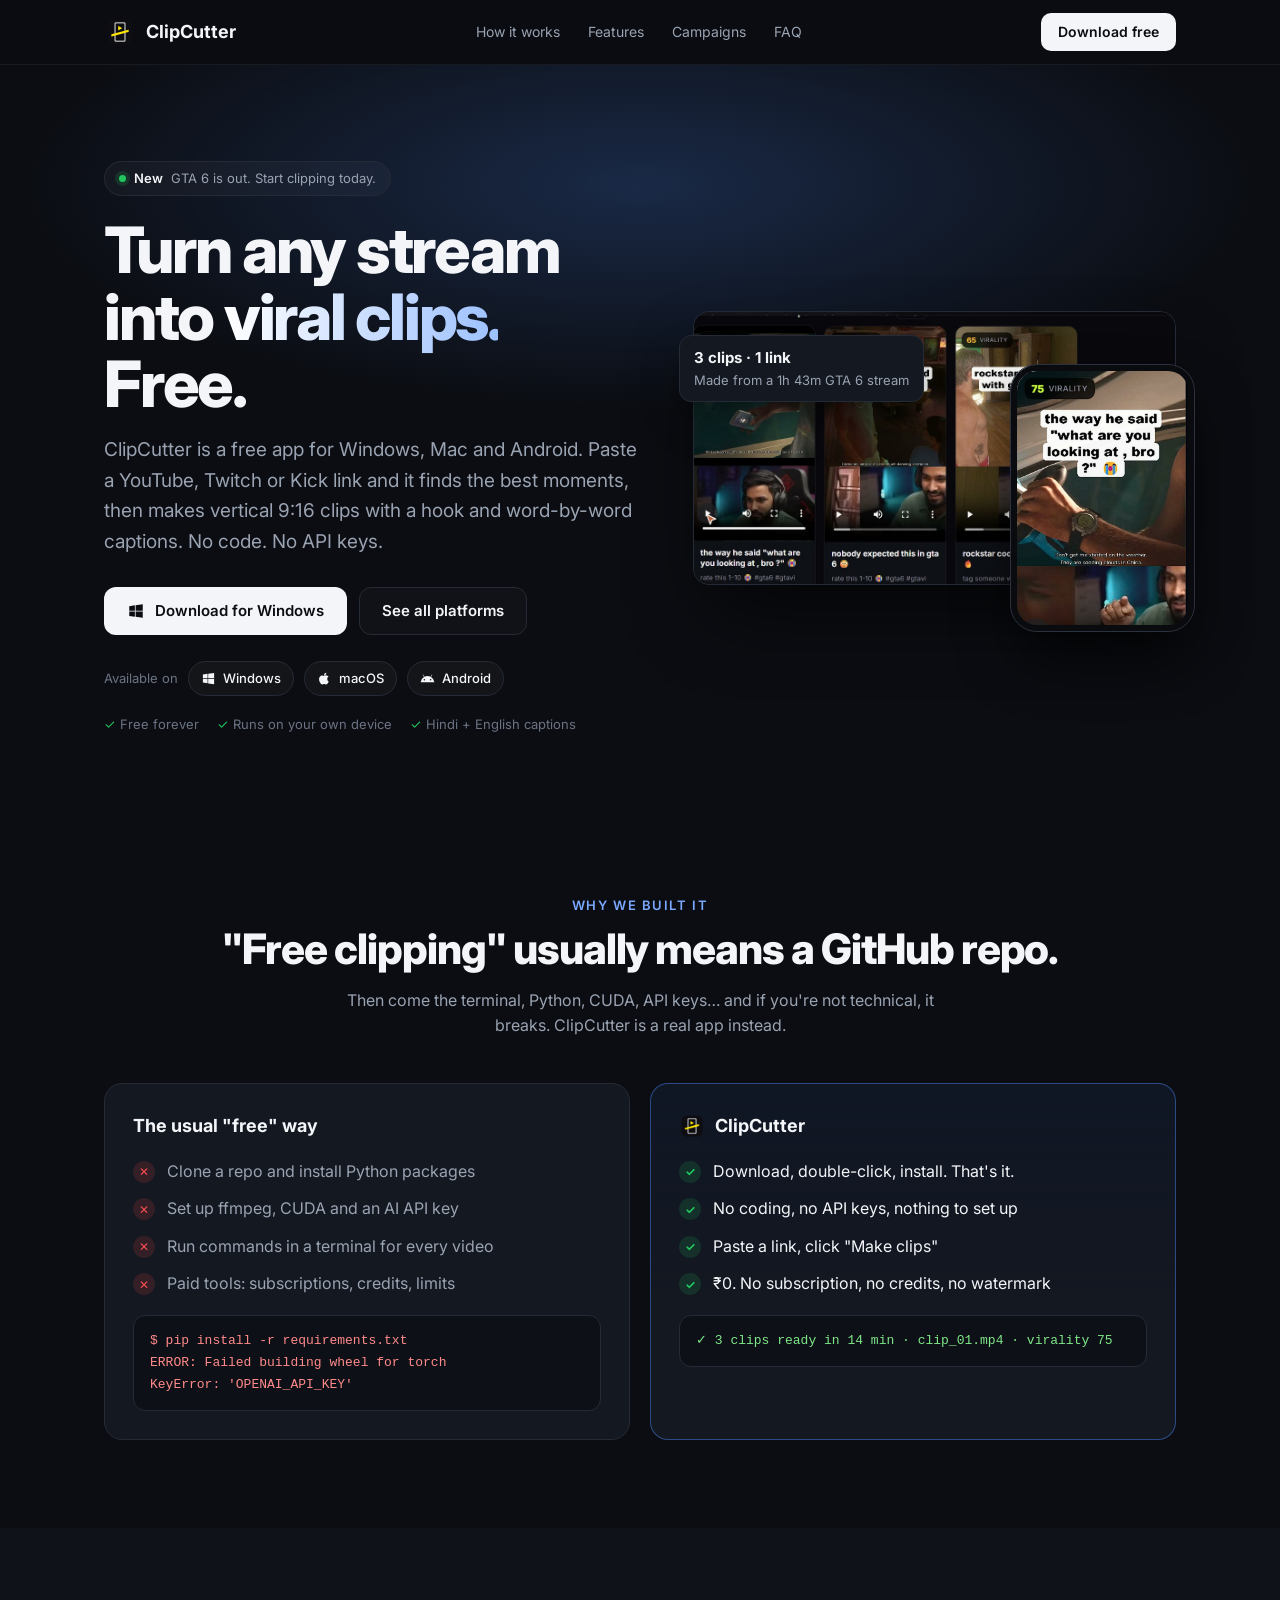
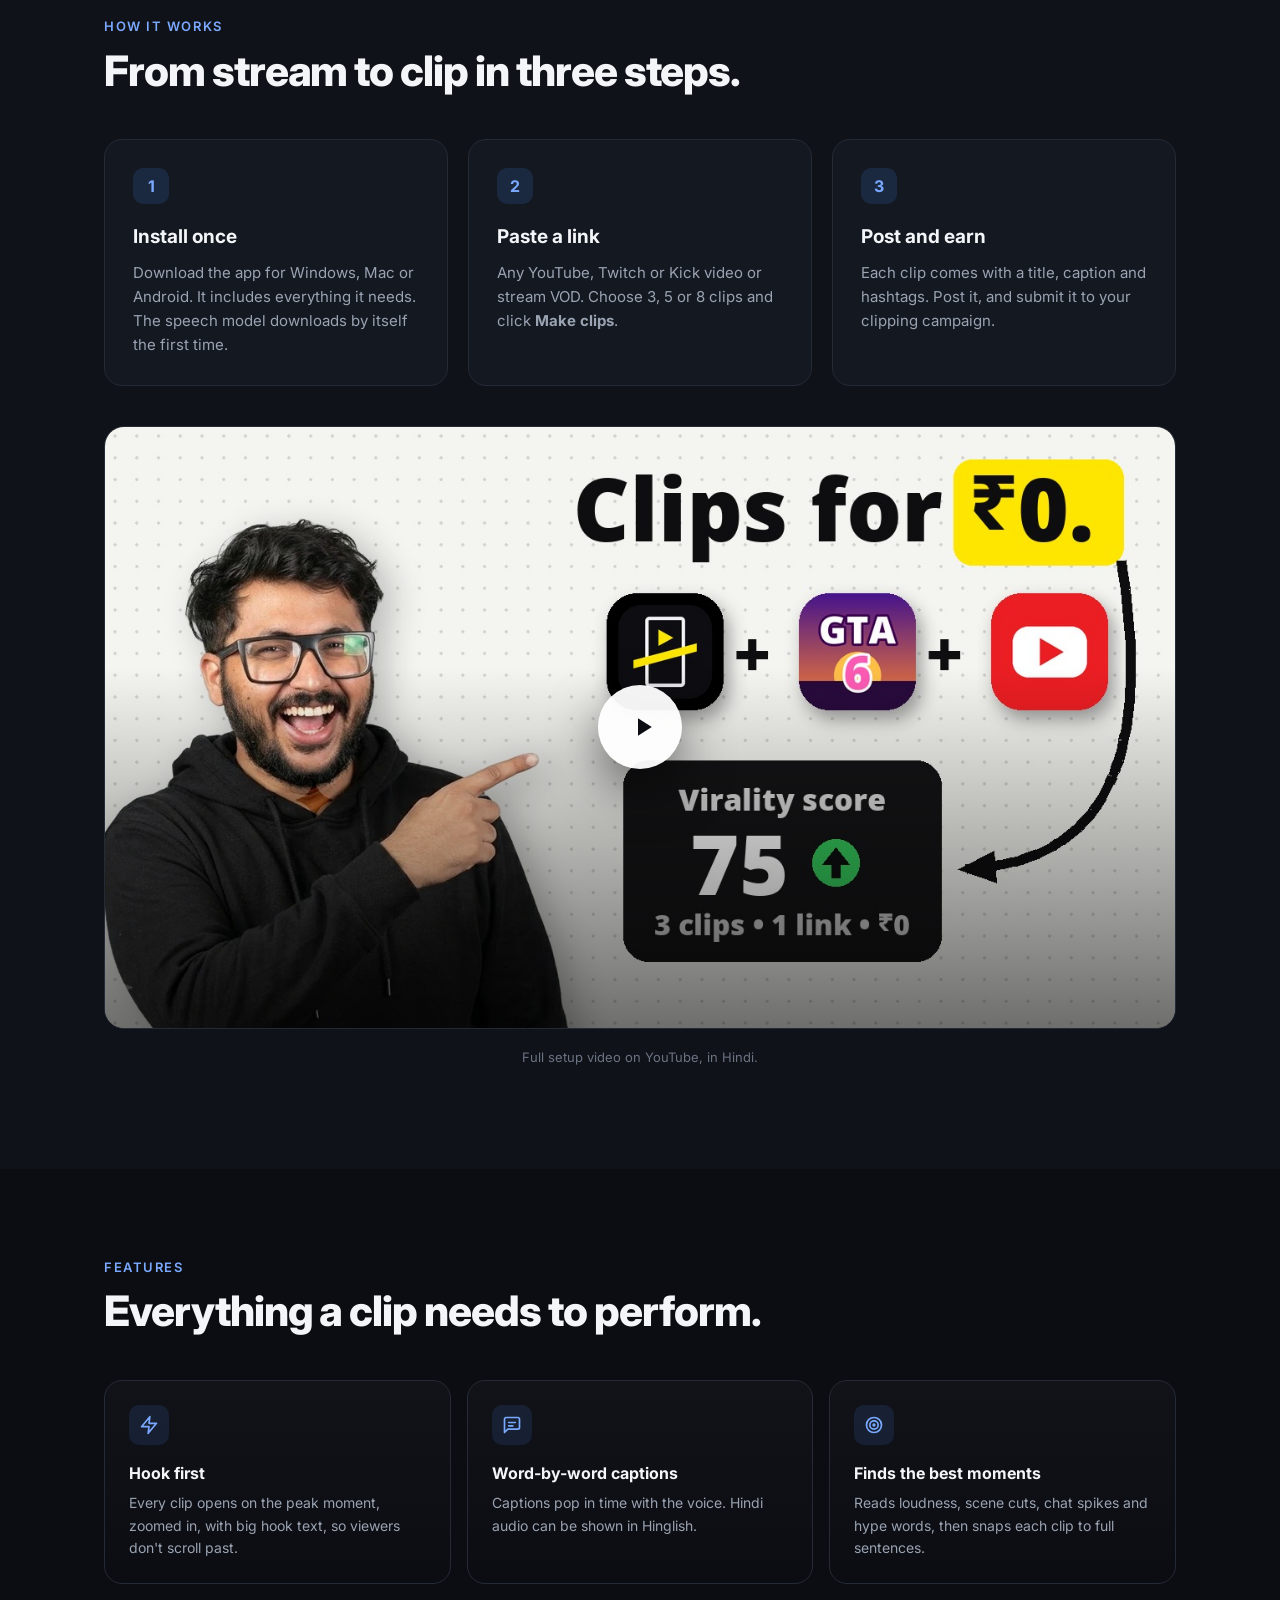
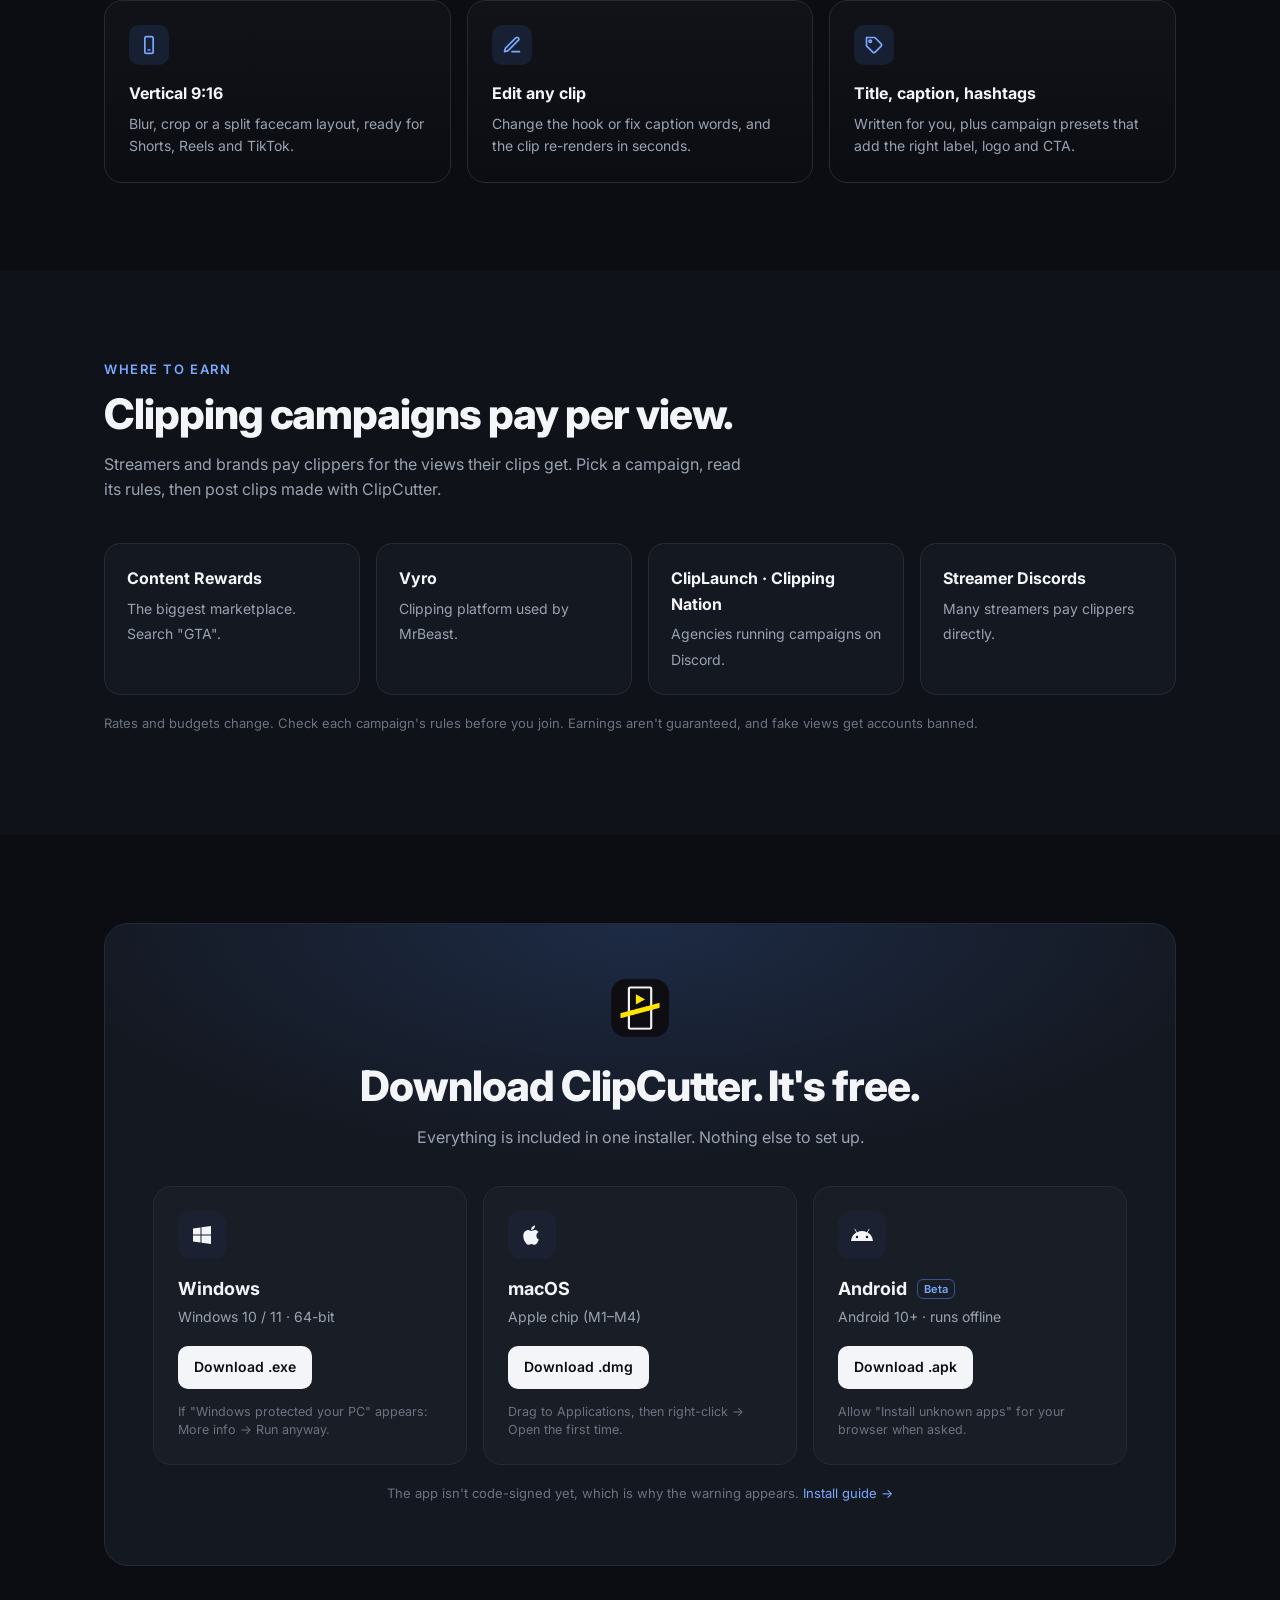
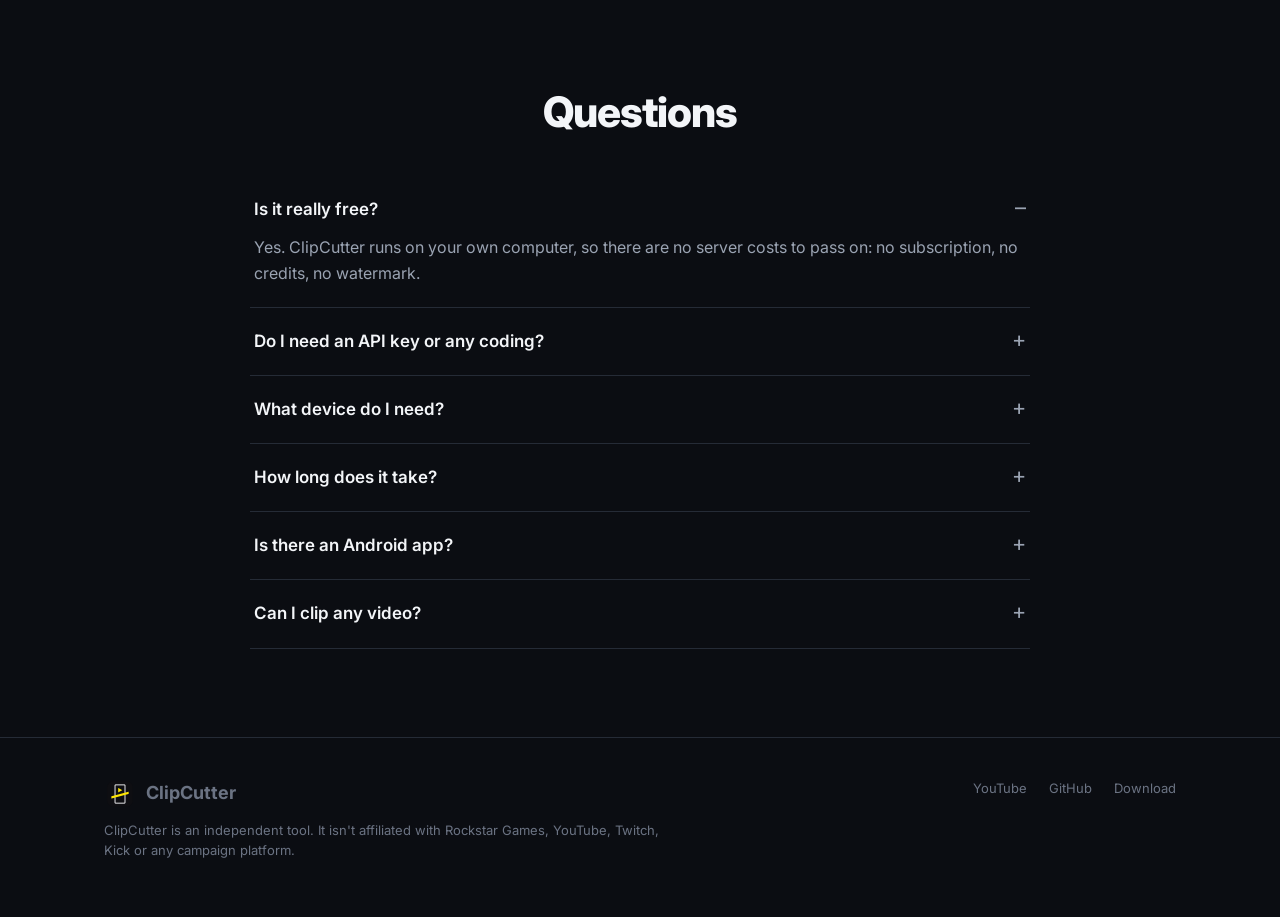
==== web/index.html @ a18f4a1c "Website for clipcutter.in: landing page (Windows, Mac, Android downloads) Co-Authored-By: Claude Opu" ====
<!doctype html>
<html lang="en">
<head>
<meta charset="utf-8">
<meta name="viewport" content="width=device-width, initial-scale=1">
<title>ClipCutter: free AI clipping app for GTA 6 streams</title>
<meta name="description" content="ClipCutter is a free app for Windows, Mac and Android that turns any stream or long video into vertical 9:16 clips with a hook and word-by-word captions. No code, no API keys. Windows and Mac.">
<link rel="canonical" href="https://clipcutter.in/">
<meta property="og:title" content="ClipCutter: free AI clipping app">
<meta property="og:description" content="Paste a stream link, get vertical clips with a hook and captions. Free desktop app for Windows and Mac. No code, no API keys.">
<meta property="og:image" content="https://clipcutter.in/img/video-thumb.jpg">
<meta property="og:url" content="https://clipcutter.in/">
<meta property="og:type" content="website">
<meta name="twitter:card" content="summary_large_image">
<meta name="theme-color" content="#0b0d12">
<link rel="icon" type="image/png" href="img/favicon.png">
<link rel="apple-touch-icon" href="img/apple-touch-icon.png">
<link rel="preconnect" href="https://fonts.googleapis.com">
<link rel="preconnect" href="https://fonts.gstatic.com" crossorigin>
<link href="https://fonts.googleapis.com/css2?family=Inter:wght@400;500;600;700;800&display=swap" rel="stylesheet">
<script type="application/ld+json">
{"@context":"https://schema.org","@type":"SoftwareApplication","name":"ClipCutter","operatingSystem":"Windows 10, Windows 11, macOS (Apple Silicon), Android 10+","applicationCategory":"MultimediaApplication","offers":{"@type":"Offer","price":"0","priceCurrency":"INR"},"url":"https://clipcutter.in/","downloadUrl":"https://github.com/pandeymynk/clipcutter/releases/latest"}
</script>
<style>
:root{
  --bg:#0b0d12; --bg2:#0f1218; --card:#141821; --line:#252b36; --text:#f3f5f8; --sub:#9aa3b2; --dim:#6b7383;
  --acc:#4c8dff; --acc2:#7aa9ff; --ok:#22c55e; --bad:#ff4d4f; --brand:#e6ff3d;
  --r:18px; --max:1120px;
}
*{box-sizing:border-box}
html{scroll-behavior:smooth}
body{margin:0;background:var(--bg);color:var(--text);font:16px/1.6 Inter,system-ui,-apple-system,Segoe UI,Roboto,sans-serif;-webkit-font-smoothing:antialiased}
a{color:inherit;text-decoration:none}
img{max-width:100%;display:block}
.wrap{max-width:var(--max);margin:0 auto;padding:0 24px}
/* nav */
.nav{position:sticky;top:0;z-index:20;background:rgba(11,13,18,.78);backdrop-filter:blur(14px);border-bottom:1px solid rgba(255,255,255,.06)}
.nav .wrap{display:flex;align-items:center;justify-content:space-between;height:64px}
.logo{display:flex;align-items:center;gap:10px;font-weight:700;font-size:18px}
.logo img{width:32px;height:32px;border-radius:8px}
.nav nav{display:flex;gap:28px;font-size:14px;color:var(--sub)}
.nav nav a:hover{color:var(--text)}
.btn{display:inline-flex;align-items:center;justify-content:center;gap:10px;height:48px;padding:0 22px;border-radius:12px;font-weight:600;font-size:15px;border:1px solid transparent;transition:.15s}
.btn.sm{height:38px;padding:0 16px;font-size:14px;border-radius:10px}
.btn.primary{background:var(--text);color:#0b0d12}
.btn.primary:hover{background:#fff;transform:translateY(-1px)}
.btn.ghost{border-color:var(--line);color:var(--text);background:rgba(255,255,255,.02)}
.btn.ghost:hover{border-color:#3a4252;background:rgba(255,255,255,.05)}
.btn svg{width:18px;height:18px}
/* hero */
.hero{position:relative;padding:96px 0 72px;overflow:hidden}
.hero:before{content:"";position:absolute;inset:-200px -20% auto;height:640px;background:radial-gradient(closest-side,rgba(76,141,255,.22),transparent 70%);pointer-events:none}
.hero .wrap{position:relative;display:grid;grid-template-columns:1.05fr .95fr;gap:56px;align-items:center}
.pill{display:inline-flex;align-items:center;gap:8px;padding:6px 14px;border:1px solid var(--line);border-radius:999px;font-size:13px;color:var(--sub);background:rgba(255,255,255,.03)}
.pill b{color:var(--text);font-weight:600}
.dot{width:7px;height:7px;border-radius:50%;background:var(--ok);box-shadow:0 0 0 4px rgba(34,197,94,.15)}
h1{font-size:clamp(38px,5.6vw,64px);line-height:1.05;letter-spacing:-.035em;margin:20px 0 18px;font-weight:800}
h1 .grad{background:linear-gradient(90deg,#fff,#9cc0ff);-webkit-background-clip:text;background-clip:text;color:transparent}
.lead{font-size:clamp(17px,1.6vw,19px);color:var(--sub);max-width:540px;margin:0 0 30px}
.ctas{display:flex;flex-wrap:wrap;gap:12px}
.meta{margin-top:18px;font-size:13px;color:var(--dim);display:flex;flex-wrap:wrap;gap:6px 18px}
.meta span:before{content:"✓ ";color:var(--ok)}
.shot{position:relative}
.shot .app{border-radius:16px;border:1px solid var(--line);box-shadow:0 40px 80px -20px rgba(0,0,0,.7)}
.shot .phone{position:absolute;right:-18px;bottom:-46px;width:38%;border-radius:26px;border:6px solid #0a0b0e;outline:1px solid #2b313d;box-shadow:0 30px 60px -10px rgba(0,0,0,.8)}
.shot .tag{position:absolute;left:-14px;top:24px;background:var(--card);border:1px solid var(--line);border-radius:12px;padding:10px 14px;font-size:13px;color:var(--sub);box-shadow:0 20px 40px -10px rgba(0,0,0,.6)}
.shot .tag b{display:block;color:var(--text);font-size:15px}
/* sections */
section{padding:88px 0}
.eyebrow{font-size:13px;font-weight:600;letter-spacing:.12em;text-transform:uppercase;color:var(--acc2)}
h2{font-size:clamp(28px,3.4vw,42px);letter-spacing:-.025em;line-height:1.15;margin:10px 0 14px;font-weight:800}
.sub{color:var(--sub);max-width:640px;margin:0}
.center{text-align:center}.center .sub{margin:0 auto}
/* compare */
.compare{display:grid;grid-template-columns:1fr 1fr;gap:20px;margin-top:44px}
.col{min-width:0;background:var(--card);border:1px solid var(--line);border-radius:var(--r);padding:28px}
.col h3{margin:0 0 18px;font-size:18px;display:flex;align-items:center;gap:10px}
.col ul{list-style:none;margin:0;padding:0;display:grid;gap:12px;color:var(--sub)}
.col li{display:flex;gap:12px;align-items:flex-start}
.col li i{flex:none;width:22px;height:22px;border-radius:50%;display:grid;place-items:center;font-style:normal;font-size:12px;font-weight:700;margin-top:2px}
.col.bad li i{background:rgba(255,77,79,.14);color:var(--bad)}
.col.good{border-color:rgba(76,141,255,.45);background:linear-gradient(180deg,rgba(76,141,255,.08),var(--card) 60%)}
.col.good li{color:var(--text)}
.col.good li i{background:rgba(34,197,94,.15);color:var(--ok)}
.term{text-overflow:ellipsis;font:13px/1.7 ui-monospace,SFMono-Regular,Menlo,monospace;background:#0d1016;border:1px solid var(--line);border-radius:12px;padding:14px 16px;margin-top:18px;color:#ff8a8a;overflow:hidden;white-space:nowrap}
.term .ok{color:#7ee787}
/* steps */
.steps{display:grid;grid-template-columns:repeat(3,1fr);gap:20px;margin-top:44px}
.step{min-width:0;background:var(--card);border:1px solid var(--line);border-radius:var(--r);padding:28px;position:relative}
.step .n{width:36px;height:36px;border-radius:10px;background:rgba(76,141,255,.14);color:var(--acc2);display:grid;place-items:center;font-weight:700;margin-bottom:18px}
.step h3{margin:0 0 8px;font-size:19px}
.step p{margin:0;color:var(--sub);font-size:15px}
/* features */
.grid{display:grid;grid-template-columns:repeat(3,1fr);gap:16px;margin-top:44px}
.feat{min-width:0;border:1px solid var(--line);border-radius:var(--r);padding:24px;background:linear-gradient(180deg,rgba(255,255,255,.025),transparent)}
.feat .ic{width:40px;height:40px;border-radius:10px;background:rgba(76,141,255,.12);color:var(--acc2);display:grid;place-items:center;margin-bottom:16px}.feat .ic svg{width:20px;height:20px}
.feat h3{margin:0 0 6px;font-size:16px}
.feat p{margin:0;color:var(--sub);font-size:14px}
/* video */
.video{margin-top:40px;border-radius:20px;overflow:hidden;border:1px solid var(--line);aspect-ratio:16/9;background:#000;position:relative}
.video iframe,.video img{width:100%;height:100%;border:0;object-fit:cover}
.video .play{position:absolute;inset:0;display:grid;place-items:center;background:linear-gradient(180deg,transparent 40%,rgba(0,0,0,.55))}
.video .play span{width:84px;height:84px;border-radius:50%;background:rgba(255,255,255,.95);display:grid;place-items:center;box-shadow:0 20px 50px rgba(0,0,0,.5)}
.video .play svg{width:30px;height:30px;margin-left:5px}
/* campaigns */
.camps{display:grid;grid-template-columns:repeat(4,1fr);gap:16px;margin-top:40px}
.camp{border:1px solid var(--line);border-radius:16px;padding:22px;background:var(--card)}
.camp b{display:block;font-size:16px;margin-bottom:4px}
.camp span{color:var(--sub);font-size:14px}
.note{margin-top:18px;color:var(--dim);font-size:13px}
/* download */
.dl{border:1px solid var(--line);border-radius:24px;padding:48px;background:radial-gradient(600px 240px at 50% 0,rgba(76,141,255,.16),transparent),var(--card);text-align:center}
.dl .ctas{justify-content:center;margin-top:28px}
.os{display:grid;grid-template-columns:1fr 1fr;gap:16px;max-width:760px;margin:32px auto 0;text-align:left}
.os div{border:1px solid var(--line);border-radius:14px;padding:18px 20px;font-size:14px;color:var(--sub)}
.os b{color:var(--text);display:block;margin-bottom:4px;font-size:15px}
.plats{display:flex;flex-wrap:wrap;align-items:center;gap:10px;margin-top:26px;font-size:13px;color:var(--dim)}
.plats b{display:inline-flex;align-items:center;gap:7px;padding:6px 12px;border:1px solid var(--line);border-radius:999px;color:var(--text);font-weight:500;background:rgba(255,255,255,.03)}
.plats svg{width:15px;height:15px}
.os3{display:grid;grid-template-columns:repeat(3,1fr);gap:16px;margin:36px auto 0;text-align:left}
.plat{display:flex;flex-direction:column;border:1px solid var(--line);border-radius:18px;padding:24px;background:rgba(255,255,255,.02);transition:.15s}
.plat:hover{border-color:rgba(76,141,255,.6);transform:translateY(-2px);background:rgba(76,141,255,.06)}
.plat .pi{width:48px;height:48px;border-radius:12px;background:#1b2130;display:grid;place-items:center;margin-bottom:16px}
.plat .pi svg{width:24px;height:24px}
.plat b{font-size:18px}.plat b i{font-style:normal;font-size:11px;font-weight:600;color:var(--acc2);border:1px solid rgba(76,141,255,.5);border-radius:6px;padding:2px 6px;margin-left:6px;vertical-align:middle}
.plat span{color:var(--sub);font-size:14px;margin-top:2px}
.plat em{font-style:normal;margin-top:18px;display:inline-flex;align-self:flex-start;background:var(--text);color:#0b0d12;font-weight:600;font-size:14px;padding:10px 16px;border-radius:10px}
.plat small{color:var(--dim);font-size:12.5px;margin-top:14px;line-height:1.5}
/* faq */
.faq{max-width:780px;margin:40px auto 0}
details{border-bottom:1px solid var(--line);padding:20px 4px}
summary{cursor:pointer;list-style:none;font-weight:600;font-size:17px;display:flex;justify-content:space-between;gap:20px}
summary::-webkit-details-marker{display:none}
summary:after{content:"+";color:var(--sub);font-weight:400;font-size:22px;line-height:1}
details[open] summary:after{content:"–"}
details p{color:var(--sub);margin:12px 0 0}
/* footer */
footer{border-top:1px solid var(--line);padding:40px 0 56px;color:var(--dim);font-size:13px}
footer .wrap{display:flex;flex-wrap:wrap;justify-content:space-between;gap:20px;align-items:flex-start}
footer .links{display:flex;gap:22px}
footer a:hover{color:var(--text)}
footer p{max-width:560px;margin:10px 0 0}
/* responsive */
@media (max-width:900px){
  .hero{padding:56px 0 64px}
  .hero .wrap{grid-template-columns:1fr;gap:56px}
  .nav nav{display:none}
  .compare,.steps,.grid,.os,.os3{grid-template-columns:1fr}
  .camps{grid-template-columns:1fr 1fr}
  .shot .phone{right:-4px;bottom:-30px}
  .shot .tag{left:8px;top:-18px}
  section{padding:64px 0}
  .dl{padding:32px 20px}
}
@media (max-width:480px){ .camps{grid-template-columns:1fr} .ctas .btn{width:100%} .nav .logo{font-size:16px} }
</style>
</head>
<body>

<header class="nav">
  <div class="wrap">
    <a class="logo" href="#"><img src="img/icon.png" alt="">ClipCutter</a>
    <nav><a href="#how">How it works</a><a href="#features">Features</a><a href="#campaigns">Campaigns</a><a href="#faq">FAQ</a></nav>
    <a class="btn sm primary" href="#download">Download free</a>
  </div>
</header>

<main>
<!-- HERO -->
<div class="hero">
  <div class="wrap">
    <div>
      <span class="pill"><span class="dot"></span><b>New</b> GTA 6 is out. Start clipping today.</span>
      <h1>Turn any stream into <span class="grad">viral clips.</span> Free.</h1>
      <p class="lead">ClipCutter is a free app for Windows, Mac and Android. Paste a YouTube, Twitch or Kick link and it finds the best moments, then makes vertical 9:16 clips with a hook and word-by-word captions. No code. No API keys.</p>
      <div class="ctas">
        <a class="btn primary" href="#download"><svg viewBox="0 0 24 24" fill="currentColor"><path d="M3 5.5 10.5 4.4v7.1H3zm0 13 7.5 1.1v-7H3zm8.5 1.3L21 21v-8.4h-9.5zm0-15.6v7.4H21V3z"/></svg>Download for Windows</a>
        <a class="btn ghost" href="#download">See all platforms</a><!--<a class="btn ghost" href="#download"><svg viewBox="0 0 24 24" fill="currentColor"><path d="M16.4 12.6c0-2.4 2-3.6 2.1-3.7-1.1-1.7-2.9-1.9-3.5-1.9-1.5-.2-2.9.9-3.7.9-.8 0-1.9-.9-3.2-.8-1.6 0-3.1 1-4 2.4-1.7 3-.4 7.4 1.2 9.8.8 1.2 1.8 2.5 3 2.4 1.2 0 1.7-.8 3.1-.8s1.9.8 3.2.8c1.3 0 2.1-1.2 2.9-2.4.9-1.3 1.3-2.6 1.3-2.7 0 0-2.4-.9-2.4-4M14 5.6c.7-.8 1.1-1.9 1-3-1 0-2.1.7-2.8 1.5-.6.7-1.2 1.8-1 2.9 1.1.1 2.1-.6 2.8-1.4"/></svg>Mac (Apple chip)</a>-->
      </div>
      <div class="plats"><span>Available on</span><b><svg viewBox="0 0 24 24" fill="currentColor"><path d="M3 5.5 10.5 4.4v7.1H3zm0 13 7.5 1.1v-7H3zm8.5 1.3L21 21v-8.4h-9.5zm0-15.6v7.4H21V3z"/></svg>Windows</b><b><svg viewBox="0 0 24 24" fill="currentColor"><path d="M16.4 12.6c0-2.4 2-3.6 2.1-3.7-1.1-1.7-2.9-1.9-3.5-1.9-1.5-.2-2.9.9-3.7.9-.8 0-1.9-.9-3.2-.8-1.6 0-3.1 1-4 2.4-1.7 3-.4 7.4 1.2 9.8.8 1.2 1.8 2.5 3 2.4 1.2 0 1.7-.8 3.1-.8s1.9.8 3.2.8c1.3 0 2.1-1.2 2.9-2.4.9-1.3 1.3-2.6 1.3-2.7 0 0-2.4-.9-2.4-4M14 5.6c.7-.8 1.1-1.9 1-3-1 0-2.1.7-2.8 1.5-.6.7-1.2 1.8-1 2.9 1.1.1 2.1-.6 2.8-1.4"/></svg>macOS</b><b><svg viewBox="0 0 24 24" fill="currentColor"><path d="M17.6 9.48l1.84-3.18a.38.38 0 0 0-.66-.38l-1.86 3.22a11.4 11.4 0 0 0-9.84 0L5.22 5.92a.38.38 0 1 0-.66.38L6.4 9.48A10.8 10.8 0 0 0 1 18h22a10.8 10.8 0 0 0-5.4-8.52M7 15.25a1.25 1.25 0 1 1 0-2.5 1.25 1.25 0 0 1 0 2.5m10 0a1.25 1.25 0 1 1 0-2.5 1.25 1.25 0 0 1 0 2.5"/></svg>Android</b></div>
      <div class="meta"><span>Free forever</span><span>Runs on your own device</span><span>Hindi + English captions</span></div>
    </div>
    <div class="shot">
      <img class="app" src="img/app-clips.jpg" alt="ClipCutter showing three GTA 6 clips it made, with virality scores">
      <img class="phone" src="img/clip.jpg" alt="A vertical GTA 6 clip with a hook and captions">
      <div class="tag"><b>3 clips · 1 link</b>Made from a 1h 43m GTA 6 stream</div>
    </div>
  </div>
</div>

<!-- PROBLEM -->
<section>
  <div class="wrap center">
    <div class="eyebrow">Why we built it</div>
    <h2>"Free clipping" usually means a GitHub repo.</h2>
    <p class="sub">Then come the terminal, Python, CUDA, API keys… and if you're not technical, it breaks. ClipCutter is a real app instead.</p>
    <div class="compare" style="text-align:left">
      <div class="col bad">
        <h3>The usual "free" way</h3>
        <ul>
          <li><i>✕</i>Clone a repo and install Python packages</li>
          <li><i>✕</i>Set up ffmpeg, CUDA and an AI API key</li>
          <li><i>✕</i>Run commands in a terminal for every video</li>
          <li><i>✕</i>Paid tools: subscriptions, credits, limits</li>
        </ul>
        <div class="term">$ pip install -r requirements.txt<br>ERROR: Failed building wheel for torch<br>KeyError: 'OPENAI_API_KEY'</div>
      </div>
      <div class="col good">
        <h3><img src="img/icon.png" alt="" width="26" height="26" style="border-radius:6px">ClipCutter</h3>
        <ul>
          <li><i>✓</i>Download, double-click, install. That's it.</li>
          <li><i>✓</i>No coding, no API keys, nothing to set up</li>
          <li><i>✓</i>Paste a link, click "Make clips"</li>
          <li><i>✓</i>₹0. No subscription, no credits, no watermark</li>
        </ul>
        <div class="term"><span class="ok">✓ 3 clips ready in 14 min · clip_01.mp4 · virality 75</span></div>
      </div>
    </div>
  </div>
</section>

<!-- HOW -->
<section id="how" style="background:var(--bg2)">
  <div class="wrap">
    <div class="eyebrow">How it works</div>
    <h2>From stream to clip in three steps.</h2>
    <div class="steps">
      <div class="step"><div class="n">1</div><h3>Install once</h3><p>Download the app for Windows, Mac or Android. It includes everything it needs. The speech model downloads by itself the first time.</p></div>
      <div class="step"><div class="n">2</div><h3>Paste a link</h3><p>Any YouTube, Twitch or Kick video or stream VOD. Choose 3, 5 or 8 clips and click <b>Make clips</b>.</p></div>
      <div class="step"><div class="n">3</div><h3>Post and earn</h3><p>Each clip comes with a title, caption and hashtags. Post it, and submit it to your clipping campaign.</p></div>
    </div>
    <div class="video" id="video">
      <a href="https://www.youtube.com/watch?v=IZMwiKB4aTA" target="_blank" rel="noopener">
        <img src="img/video-thumb.jpg" alt="Watch the full setup video">
        <div class="play"><span><svg viewBox="0 0 24 24" fill="#0b0d12"><path d="M8 5v14l11-7z"/></svg></span></div>
      </a>
    </div>
    <p class="note center">Full setup video on YouTube, in Hindi.</p>
  </div>
</section>

<!-- FEATURES -->
<section id="features">
  <div class="wrap">
    <div class="eyebrow">Features</div>
    <h2>Everything a clip needs to perform.</h2>
    <div class="grid">
      <div class="feat"><div class="ic"><svg viewBox="0 0 24 24" fill="none" stroke="currentColor" stroke-width="2" stroke-linecap="round" stroke-linejoin="round"><path d="M13 2 3 14h9l-1 8 10-12h-9z"/></svg></div><h3>Hook first</h3><p>Every clip opens on the peak moment, zoomed in, with big hook text, so viewers don't scroll past.</p></div>
      <div class="feat"><div class="ic"><svg viewBox="0 0 24 24" fill="none" stroke="currentColor" stroke-width="2" stroke-linecap="round" stroke-linejoin="round"><path d="M21 15a2 2 0 0 1-2 2H7l-4 4V5a2 2 0 0 1 2-2h14a2 2 0 0 1 2 2z"/><path d="M8 9h8M8 13h5"/></svg></div><h3>Word-by-word captions</h3><p>Captions pop in time with the voice. Hindi audio can be shown in Hinglish.</p></div>
      <div class="feat"><div class="ic"><svg viewBox="0 0 24 24" fill="none" stroke="currentColor" stroke-width="2" stroke-linecap="round" stroke-linejoin="round"><circle cx="12" cy="12" r="9"/><circle cx="12" cy="12" r="5"/><circle cx="12" cy="12" r="1"/></svg></div><h3>Finds the best moments</h3><p>Reads loudness, scene cuts, chat spikes and hype words, then snaps each clip to full sentences.</p></div>
      <div class="feat"><div class="ic"><svg viewBox="0 0 24 24" fill="none" stroke="currentColor" stroke-width="2" stroke-linecap="round" stroke-linejoin="round"><rect x="7" y="2" width="10" height="20" rx="2"/><path d="M11 18h2"/></svg></div><h3>Vertical 9:16</h3><p>Blur, crop or a split facecam layout, ready for Shorts, Reels and TikTok.</p></div>
      <div class="feat"><div class="ic"><svg viewBox="0 0 24 24" fill="none" stroke="currentColor" stroke-width="2" stroke-linecap="round" stroke-linejoin="round"><path d="M12 20h9"/><path d="M16.5 3.5a2.1 2.1 0 0 1 3 3L7 19l-4 1 1-4z"/></svg></div><h3>Edit any clip</h3><p>Change the hook or fix caption words, and the clip re-renders in seconds.</p></div>
      <div class="feat"><div class="ic"><svg viewBox="0 0 24 24" fill="none" stroke="currentColor" stroke-width="2" stroke-linecap="round" stroke-linejoin="round"><path d="M20.6 13.4 13.4 20.6a2 2 0 0 1-2.8 0L3 13V3h10l7.6 7.6a2 2 0 0 1 0 2.8z"/><circle cx="7.5" cy="7.5" r="1.5"/></svg></div><h3>Title, caption, hashtags</h3><p>Written for you, plus campaign presets that add the right label, logo and CTA.</p></div>
    </div>
  </div>
</section>

<!-- CAMPAIGNS -->
<section id="campaigns" style="background:var(--bg2)">
  <div class="wrap">
    <div class="eyebrow">Where to earn</div>
    <h2>Clipping campaigns pay per view.</h2>
    <p class="sub">Streamers and brands pay clippers for the views their clips get. Pick a campaign, read its rules, then post clips made with ClipCutter.</p>
    <div class="camps">
      <a class="camp" href="https://contentrewards.com" target="_blank" rel="noopener"><b>Content Rewards</b><span>The biggest marketplace. Search "GTA".</span></a>
      <a class="camp" href="https://vyro.com" target="_blank" rel="noopener"><b>Vyro</b><span>Clipping platform used by MrBeast.</span></a>
      <div class="camp"><b>ClipLaunch · Clipping Nation</b><span>Agencies running campaigns on Discord.</span></div>
      <div class="camp"><b>Streamer Discords</b><span>Many streamers pay clippers directly.</span></div>
    </div>
    <p class="note">Rates and budgets change. Check each campaign's rules before you join. Earnings aren't guaranteed, and fake views get accounts banned.</p>
  </div>
</section>

<!-- DOWNLOAD -->
<section id="download">
  <div class="wrap">
    <div class="dl">
      <img src="img/icon.png" alt="" width="72" height="72" style="margin:0 auto 18px;border-radius:18px">
      <h2 style="margin-top:0">Download ClipCutter. It's free.</h2>
      <p class="sub" style="margin:0 auto">Everything is included in one installer. Nothing else to set up.</p>
      <div class="os3">
        <a class="plat" href="https://github.com/pandeymynk/clipcutter/releases/latest" target="_blank" rel="noopener"><div class="pi"><svg viewBox="0 0 24 24" fill="currentColor"><path d="M3 5.5 10.5 4.4v7.1H3zm0 13 7.5 1.1v-7H3zm8.5 1.3L21 21v-8.4h-9.5zm0-15.6v7.4H21V3z"/></svg></div><b>Windows</b><span>Windows 10 / 11 · 64-bit</span><em>Download .exe</em>
          <small>If "Windows protected your PC" appears: More info → Run anyway.</small></a>
        <a class="plat" href="https://github.com/pandeymynk/clipcutter/releases/latest" target="_blank" rel="noopener"><div class="pi"><svg viewBox="0 0 24 24" fill="currentColor"><path d="M16.4 12.6c0-2.4 2-3.6 2.1-3.7-1.1-1.7-2.9-1.9-3.5-1.9-1.5-.2-2.9.9-3.7.9-.8 0-1.9-.9-3.2-.8-1.6 0-3.1 1-4 2.4-1.7 3-.4 7.4 1.2 9.8.8 1.2 1.8 2.5 3 2.4 1.2 0 1.7-.8 3.1-.8s1.9.8 3.2.8c1.3 0 2.1-1.2 2.9-2.4.9-1.3 1.3-2.6 1.3-2.7 0 0-2.4-.9-2.4-4M14 5.6c.7-.8 1.1-1.9 1-3-1 0-2.1.7-2.8 1.5-.6.7-1.2 1.8-1 2.9 1.1.1 2.1-.6 2.8-1.4"/></svg></div><b>macOS</b><span>Apple chip (M1–M4)</span><em>Download .dmg</em>
          <small>Drag to Applications, then right-click → Open the first time.</small></a>
        <a class="plat" href="https://github.com/pandeymynk/clipcutter/releases/latest" target="_blank" rel="noopener"><div class="pi"><svg viewBox="0 0 24 24" fill="currentColor"><path d="M17.6 9.48l1.84-3.18a.38.38 0 0 0-.66-.38l-1.86 3.22a11.4 11.4 0 0 0-9.84 0L5.22 5.92a.38.38 0 1 0-.66.38L6.4 9.48A10.8 10.8 0 0 0 1 18h22a10.8 10.8 0 0 0-5.4-8.52M7 15.25a1.25 1.25 0 1 1 0-2.5 1.25 1.25 0 0 1 0 2.5m10 0a1.25 1.25 0 1 1 0-2.5 1.25 1.25 0 0 1 0 2.5"/></svg></div><b>Android <i>Beta</i></b><span>Android 10+ · runs offline</span><em>Download .apk</em>
          <small>Allow "Install unknown apps" for your browser when asked.</small></a>
      </div>
      <p class="note">The app isn't code-signed yet, which is why the warning appears. <a href="https://github.com/pandeymynk/clipcutter/blob/main/docs/INSTALL.md" target="_blank" rel="noopener" style="color:var(--acc2)">Install guide →</a></p>
    </div>
  </div>
</section>

<!-- FAQ -->
<section id="faq" style="padding-top:24px">
  <div class="wrap">
    <h2 class="center">Questions</h2>
    <div class="faq">
      <details open><summary>Is it really free?</summary><p>Yes. ClipCutter runs on your own computer, so there are no server costs to pass on: no subscription, no credits, no watermark.</p></details>
      <details><summary>Do I need an API key or any coding?</summary><p>No. Clips, captions and hooks work out of the box. If you want AI-written hooks, you can paste a free key (NVIDIA, Groq, OpenRouter or Gemini) into the app. That part is optional.</p></details>
      <details><summary>What device do I need?</summary><p>Windows 10/11 (64-bit), a Mac with an Apple chip, or an Android 10+ phone. 8 GB RAM is enough. Keep a few GB free: the app downloads the video once and cuts clips from it.</p></details>
      <details><summary>How long does it take?</summary><p>Most of the time goes into downloading. A 1h 43m GTA 6 stream took about 15 minutes on a normal laptop, and each clip rendered in under 30 seconds.</p></details>
      <details><summary>Is there an Android app?</summary><p>Yes, in beta. The Android app runs fully offline on the phone: it downloads the video, finds the moments and renders clips itself. Clips take longer than on a laptop, and a phone with 6 GB RAM or more works best.</p></details>
      <details><summary>Can I clip any video?</summary><p>Only clip content you have permission to use, such as a campaign's own footage or a streamer who allows clipping. Follow each campaign's rules.</p></details>
    </div>
  </div>
</section>
</main>

<footer>
  <div class="wrap">
    <div>
      <a class="logo" href="#"><img src="img/icon.png" alt="">ClipCutter</a>
      <p>ClipCutter is an independent tool. It isn't affiliated with Rockstar Games, YouTube, Twitch, Kick or any campaign platform.</p>
    </div>
    <div class="links">
      <a href="https://www.youtube.com/channel/UC2say3EqnwX8rt2Wl0jIXGg" target="_blank" rel="noopener">YouTube</a>
      <a href="https://github.com/pandeymynk/clipcutter" target="_blank" rel="noopener">GitHub</a>
      <a href="#download">Download</a>
    </div>
  </div>
</footer>
</body>
</html>
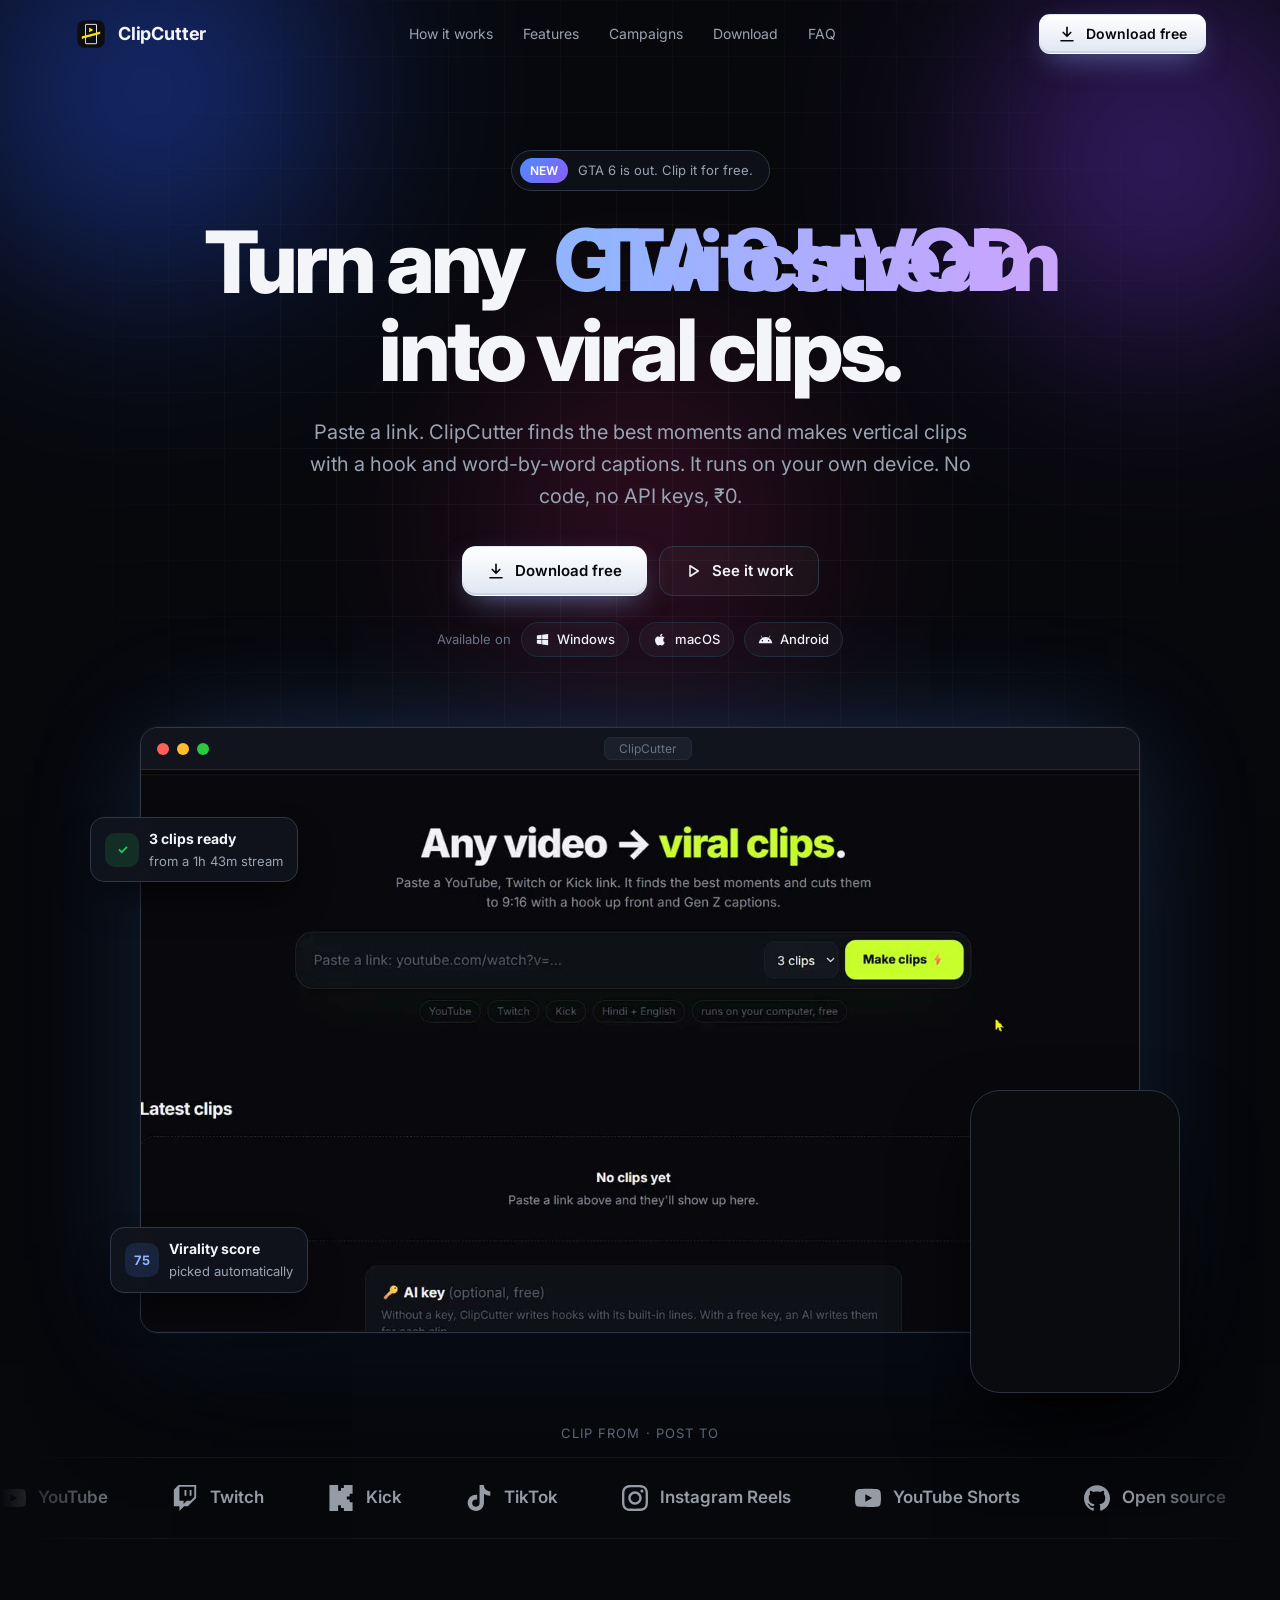
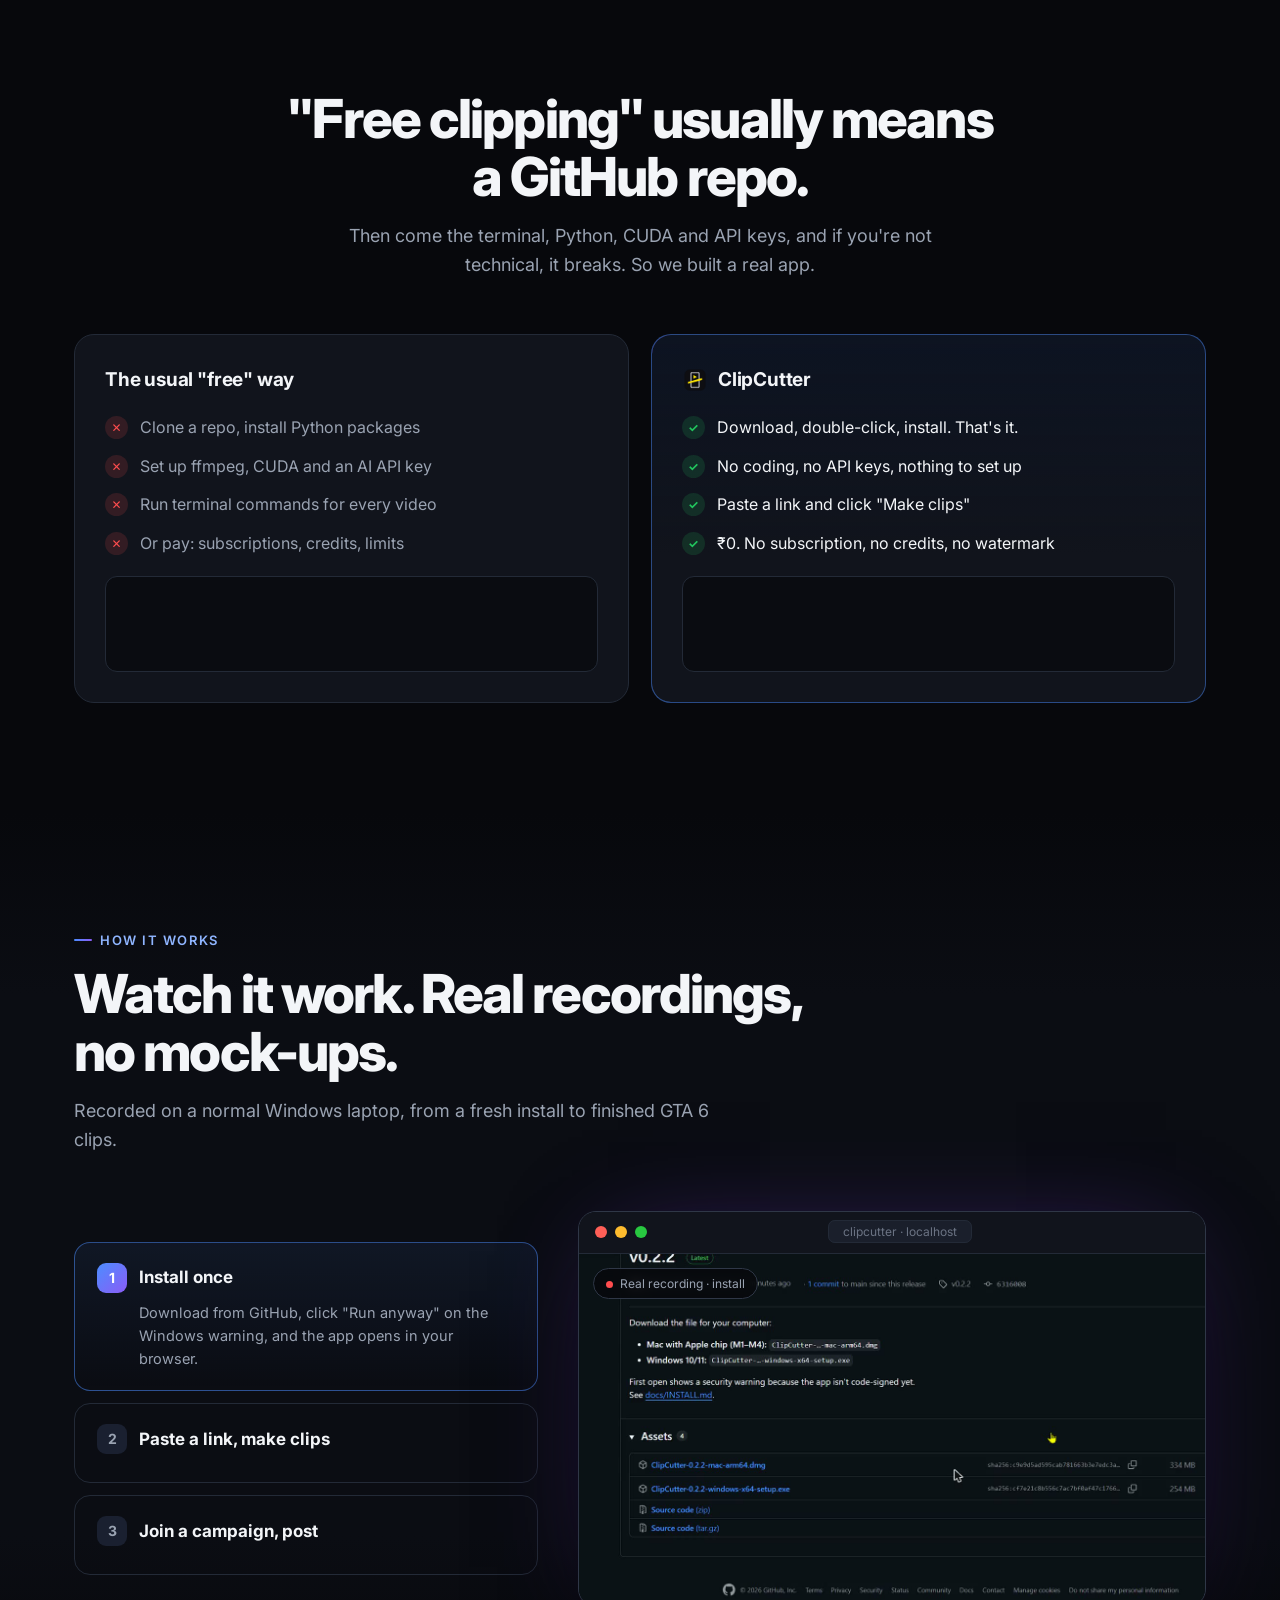
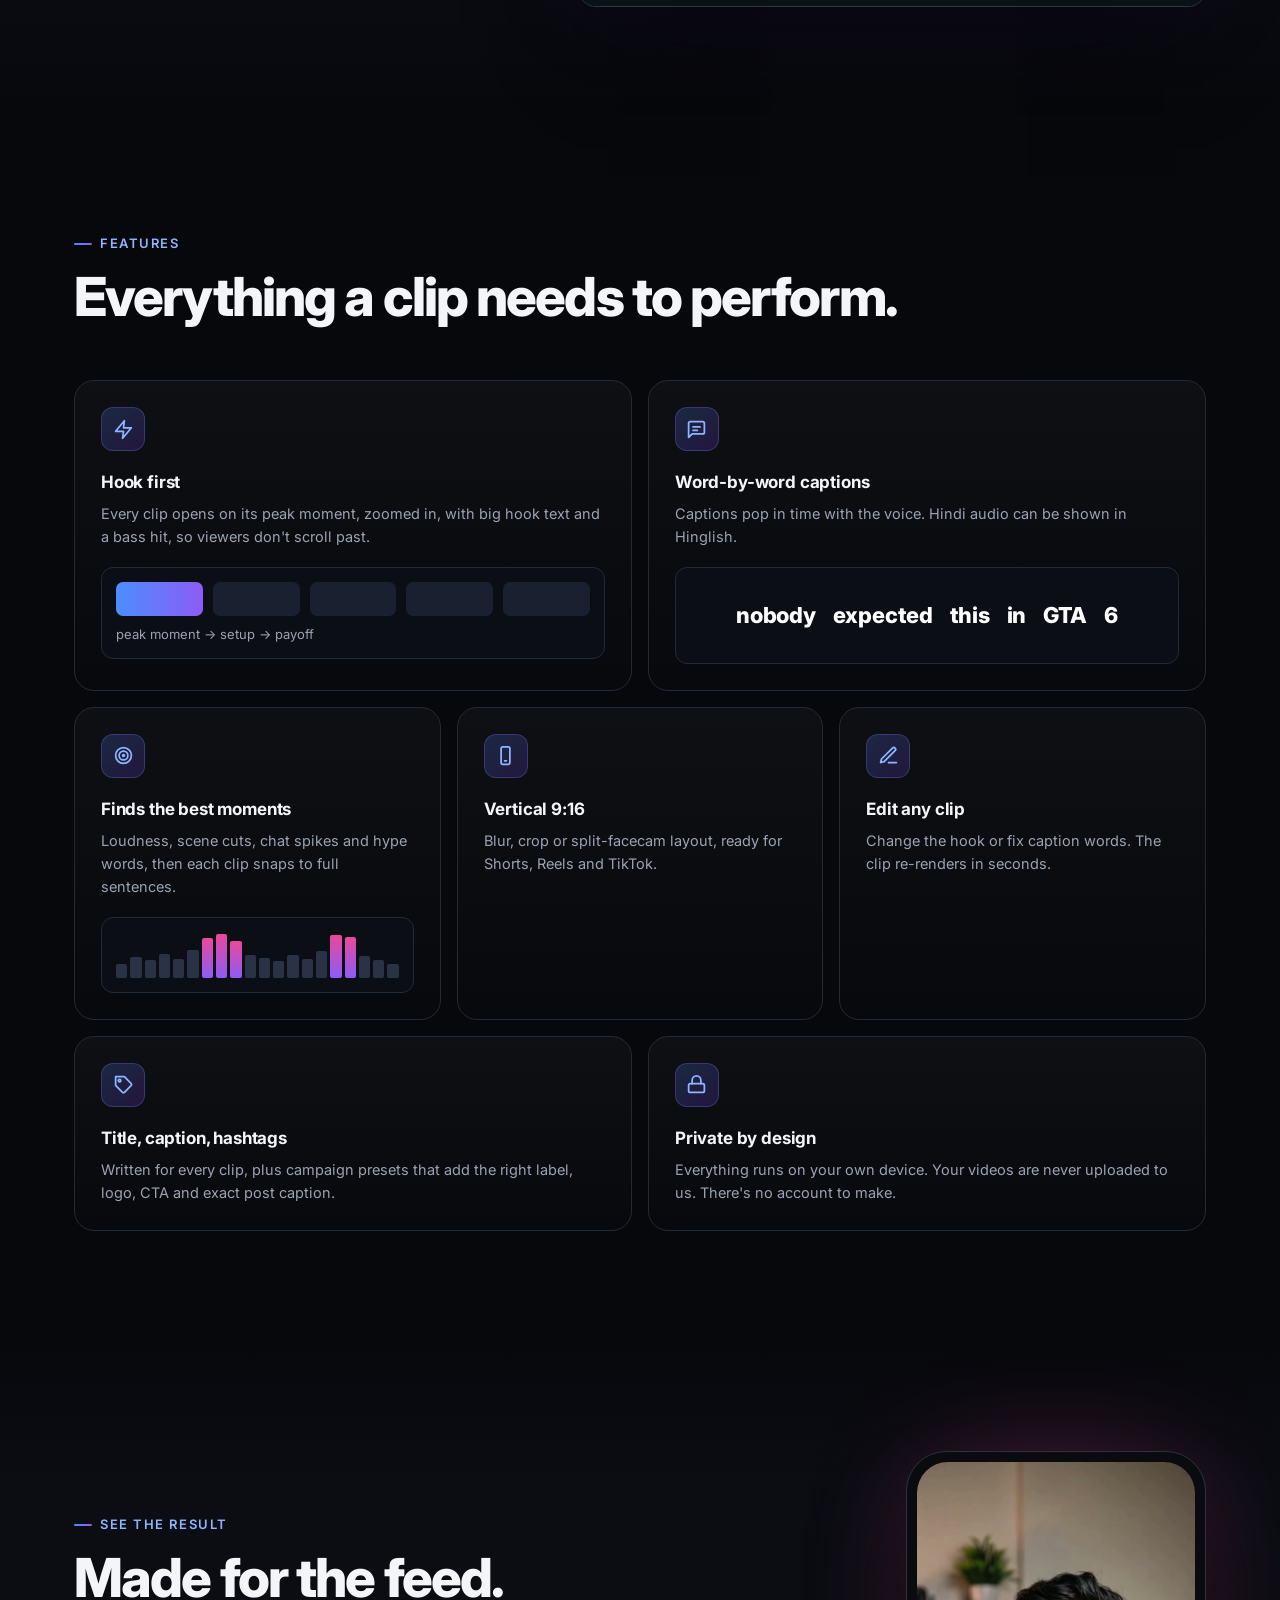
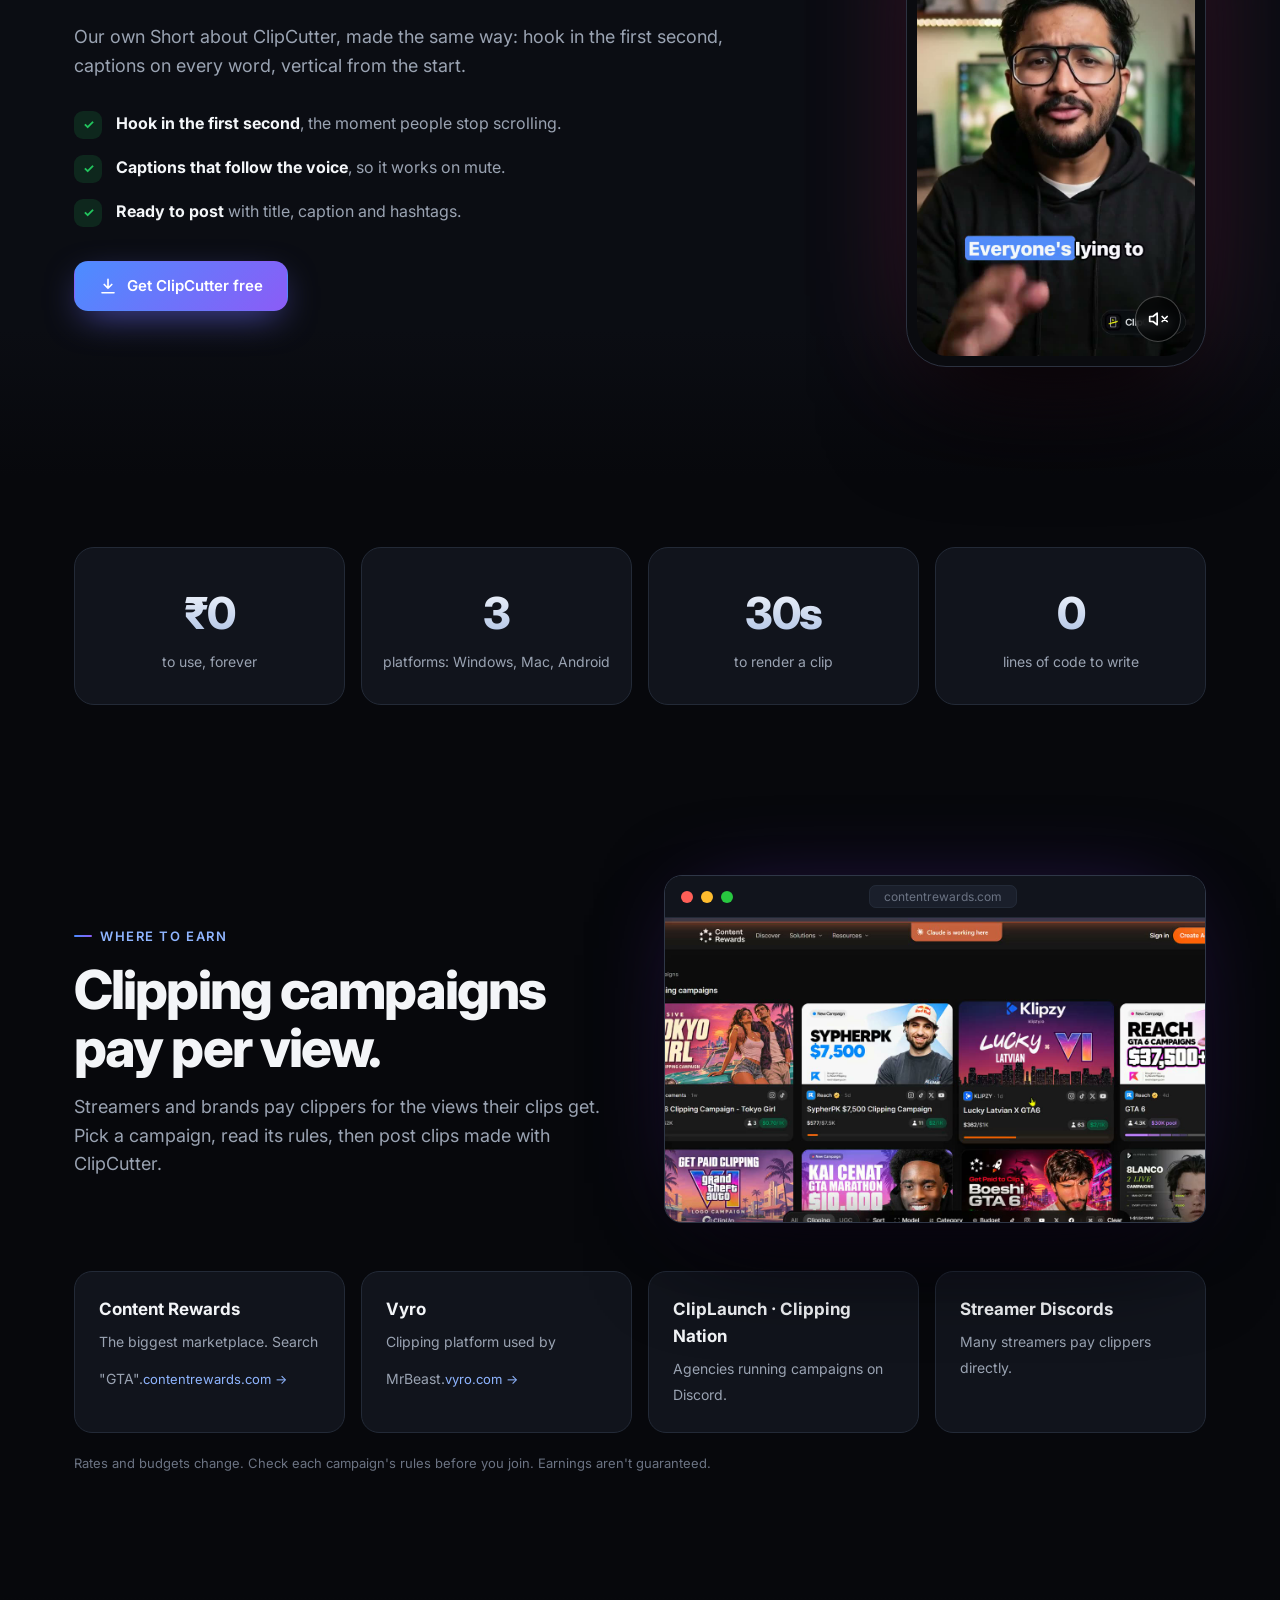
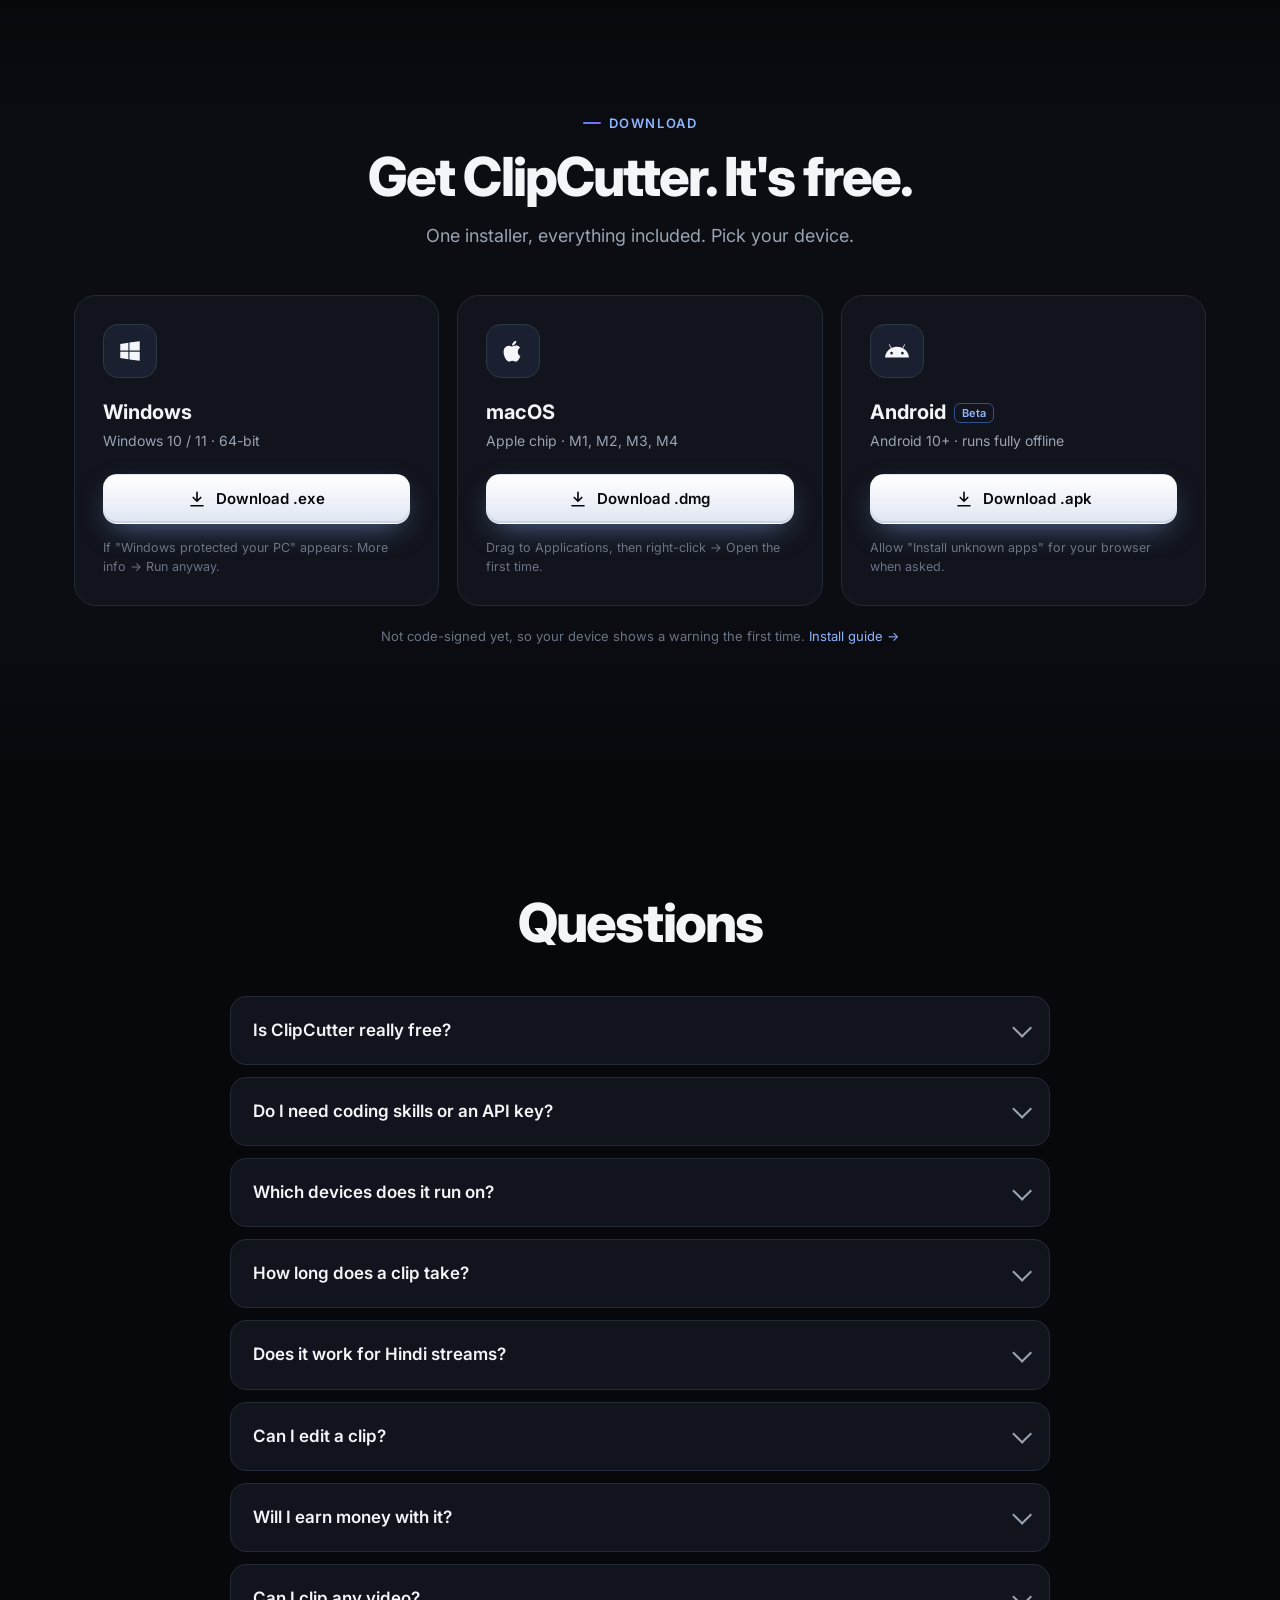
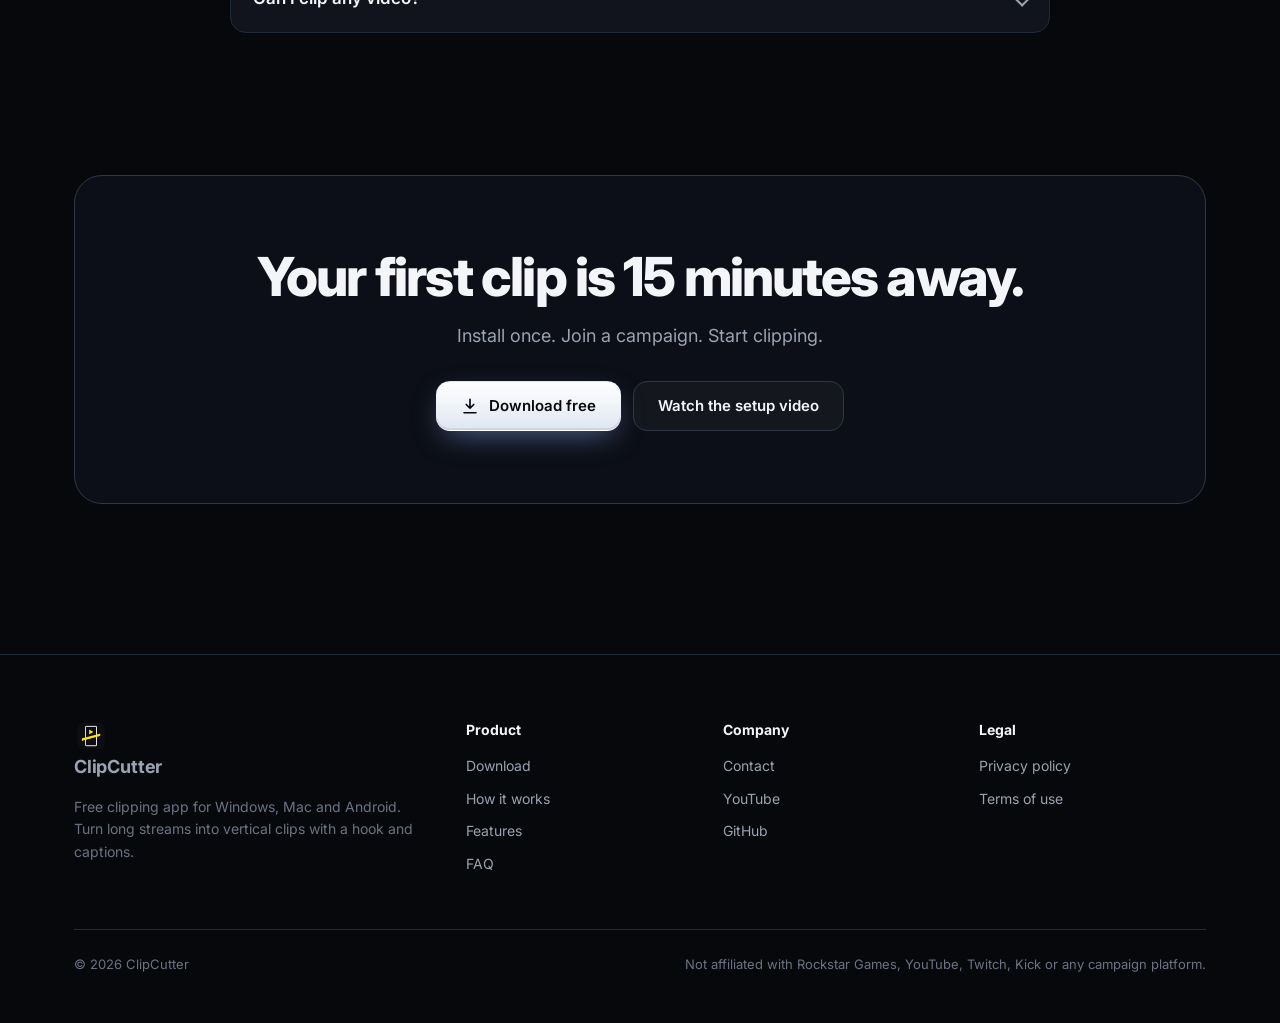
==== commit df29515e: "Website: animated multi-page site (home, download, privacy, terms, contact, 404) Real screen-recordi" ====
--- a/web/index.html
+++ b/web/index.html
@@ -4,321 +4,233 @@
 <meta charset="utf-8">
 <meta name="viewport" content="width=device-width, initial-scale=1">
 <title>ClipCutter: free AI clipping app for GTA 6 streams</title>
-<meta name="description" content="ClipCutter is a free app for Windows, Mac and Android that turns any stream or long video into vertical 9:16 clips with a hook and word-by-word captions. No code, no API keys. Windows and Mac.">
+<meta name="description" content="Free app for Windows, Mac and Android. Paste a stream link and get vertical 9:16 clips with a hook and word-by-word captions. No code, no API keys.">
 <link rel="canonical" href="https://clipcutter.in/">
-<meta property="og:title" content="ClipCutter: free AI clipping app">
-<meta property="og:description" content="Paste a stream link, get vertical clips with a hook and captions. Free desktop app for Windows and Mac. No code, no API keys.">
+<meta property="og:site_name" content="ClipCutter">
+<meta property="og:title" content="ClipCutter: free AI clipping app for GTA 6 streams">
+<meta property="og:description" content="Free app for Windows, Mac and Android. Paste a stream link and get vertical 9:16 clips with a hook and word-by-word captions. No code, no API keys.">
 <meta property="og:image" content="https://clipcutter.in/img/video-thumb.jpg">
 <meta property="og:url" content="https://clipcutter.in/">
 <meta property="og:type" content="website">
 <meta name="twitter:card" content="summary_large_image">
-<meta name="theme-color" content="#0b0d12">
+<meta name="theme-color" content="#07080c">
 <link rel="icon" type="image/png" href="img/favicon.png">
 <link rel="apple-touch-icon" href="img/apple-touch-icon.png">
 <link rel="preconnect" href="https://fonts.googleapis.com">
 <link rel="preconnect" href="https://fonts.gstatic.com" crossorigin>
 <link href="https://fonts.googleapis.com/css2?family=Inter:wght@400;500;600;700;800&display=swap" rel="stylesheet">
-<script type="application/ld+json">
-{"@context":"https://schema.org","@type":"SoftwareApplication","name":"ClipCutter","operatingSystem":"Windows 10, Windows 11, macOS (Apple Silicon), Android 10+","applicationCategory":"MultimediaApplication","offers":{"@type":"Offer","price":"0","priceCurrency":"INR"},"url":"https://clipcutter.in/","downloadUrl":"https://github.com/pandeymynk/clipcutter/releases/latest"}
-</script>
-<style>
-:root{
-  --bg:#0b0d12; --bg2:#0f1218; --card:#141821; --line:#252b36; --text:#f3f5f8; --sub:#9aa3b2; --dim:#6b7383;
-  --acc:#4c8dff; --acc2:#7aa9ff; --ok:#22c55e; --bad:#ff4d4f; --brand:#e6ff3d;
-  --r:18px; --max:1120px;
-}
-*{box-sizing:border-box}
-html{scroll-behavior:smooth}
-body{margin:0;background:var(--bg);color:var(--text);font:16px/1.6 Inter,system-ui,-apple-system,Segoe UI,Roboto,sans-serif;-webkit-font-smoothing:antialiased}
-a{color:inherit;text-decoration:none}
-img{max-width:100%;display:block}
-.wrap{max-width:var(--max);margin:0 auto;padding:0 24px}
-/* nav */
-.nav{position:sticky;top:0;z-index:20;background:rgba(11,13,18,.78);backdrop-filter:blur(14px);border-bottom:1px solid rgba(255,255,255,.06)}
-.nav .wrap{display:flex;align-items:center;justify-content:space-between;height:64px}
-.logo{display:flex;align-items:center;gap:10px;font-weight:700;font-size:18px}
-.logo img{width:32px;height:32px;border-radius:8px}
-.nav nav{display:flex;gap:28px;font-size:14px;color:var(--sub)}
-.nav nav a:hover{color:var(--text)}
-.btn{display:inline-flex;align-items:center;justify-content:center;gap:10px;height:48px;padding:0 22px;border-radius:12px;font-weight:600;font-size:15px;border:1px solid transparent;transition:.15s}
-.btn.sm{height:38px;padding:0 16px;font-size:14px;border-radius:10px}
-.btn.primary{background:var(--text);color:#0b0d12}
-.btn.primary:hover{background:#fff;transform:translateY(-1px)}
-.btn.ghost{border-color:var(--line);color:var(--text);background:rgba(255,255,255,.02)}
-.btn.ghost:hover{border-color:#3a4252;background:rgba(255,255,255,.05)}
-.btn svg{width:18px;height:18px}
-/* hero */
-.hero{position:relative;padding:96px 0 72px;overflow:hidden}
-.hero:before{content:"";position:absolute;inset:-200px -20% auto;height:640px;background:radial-gradient(closest-side,rgba(76,141,255,.22),transparent 70%);pointer-events:none}
-.hero .wrap{position:relative;display:grid;grid-template-columns:1.05fr .95fr;gap:56px;align-items:center}
-.pill{display:inline-flex;align-items:center;gap:8px;padding:6px 14px;border:1px solid var(--line);border-radius:999px;font-size:13px;color:var(--sub);background:rgba(255,255,255,.03)}
-.pill b{color:var(--text);font-weight:600}
-.dot{width:7px;height:7px;border-radius:50%;background:var(--ok);box-shadow:0 0 0 4px rgba(34,197,94,.15)}
-h1{font-size:clamp(38px,5.6vw,64px);line-height:1.05;letter-spacing:-.035em;margin:20px 0 18px;font-weight:800}
-h1 .grad{background:linear-gradient(90deg,#fff,#9cc0ff);-webkit-background-clip:text;background-clip:text;color:transparent}
-.lead{font-size:clamp(17px,1.6vw,19px);color:var(--sub);max-width:540px;margin:0 0 30px}
-.ctas{display:flex;flex-wrap:wrap;gap:12px}
-.meta{margin-top:18px;font-size:13px;color:var(--dim);display:flex;flex-wrap:wrap;gap:6px 18px}
-.meta span:before{content:"✓ ";color:var(--ok)}
-.shot{position:relative}
-.shot .app{border-radius:16px;border:1px solid var(--line);box-shadow:0 40px 80px -20px rgba(0,0,0,.7)}
-.shot .phone{position:absolute;right:-18px;bottom:-46px;width:38%;border-radius:26px;border:6px solid #0a0b0e;outline:1px solid #2b313d;box-shadow:0 30px 60px -10px rgba(0,0,0,.8)}
-.shot .tag{position:absolute;left:-14px;top:24px;background:var(--card);border:1px solid var(--line);border-radius:12px;padding:10px 14px;font-size:13px;color:var(--sub);box-shadow:0 20px 40px -10px rgba(0,0,0,.6)}
-.shot .tag b{display:block;color:var(--text);font-size:15px}
-/* sections */
-section{padding:88px 0}
-.eyebrow{font-size:13px;font-weight:600;letter-spacing:.12em;text-transform:uppercase;color:var(--acc2)}
-h2{font-size:clamp(28px,3.4vw,42px);letter-spacing:-.025em;line-height:1.15;margin:10px 0 14px;font-weight:800}
-.sub{color:var(--sub);max-width:640px;margin:0}
-.center{text-align:center}.center .sub{margin:0 auto}
-/* compare */
-.compare{display:grid;grid-template-columns:1fr 1fr;gap:20px;margin-top:44px}
-.col{min-width:0;background:var(--card);border:1px solid var(--line);border-radius:var(--r);padding:28px}
-.col h3{margin:0 0 18px;font-size:18px;display:flex;align-items:center;gap:10px}
-.col ul{list-style:none;margin:0;padding:0;display:grid;gap:12px;color:var(--sub)}
-.col li{display:flex;gap:12px;align-items:flex-start}
-.col li i{flex:none;width:22px;height:22px;border-radius:50%;display:grid;place-items:center;font-style:normal;font-size:12px;font-weight:700;margin-top:2px}
-.col.bad li i{background:rgba(255,77,79,.14);color:var(--bad)}
-.col.good{border-color:rgba(76,141,255,.45);background:linear-gradient(180deg,rgba(76,141,255,.08),var(--card) 60%)}
-.col.good li{color:var(--text)}
-.col.good li i{background:rgba(34,197,94,.15);color:var(--ok)}
-.term{text-overflow:ellipsis;font:13px/1.7 ui-monospace,SFMono-Regular,Menlo,monospace;background:#0d1016;border:1px solid var(--line);border-radius:12px;padding:14px 16px;margin-top:18px;color:#ff8a8a;overflow:hidden;white-space:nowrap}
-.term .ok{color:#7ee787}
-/* steps */
-.steps{display:grid;grid-template-columns:repeat(3,1fr);gap:20px;margin-top:44px}
-.step{min-width:0;background:var(--card);border:1px solid var(--line);border-radius:var(--r);padding:28px;position:relative}
-.step .n{width:36px;height:36px;border-radius:10px;background:rgba(76,141,255,.14);color:var(--acc2);display:grid;place-items:center;font-weight:700;margin-bottom:18px}
-.step h3{margin:0 0 8px;font-size:19px}
-.step p{margin:0;color:var(--sub);font-size:15px}
-/* features */
-.grid{display:grid;grid-template-columns:repeat(3,1fr);gap:16px;margin-top:44px}
-.feat{min-width:0;border:1px solid var(--line);border-radius:var(--r);padding:24px;background:linear-gradient(180deg,rgba(255,255,255,.025),transparent)}
-.feat .ic{width:40px;height:40px;border-radius:10px;background:rgba(76,141,255,.12);color:var(--acc2);display:grid;place-items:center;margin-bottom:16px}.feat .ic svg{width:20px;height:20px}
-.feat h3{margin:0 0 6px;font-size:16px}
-.feat p{margin:0;color:var(--sub);font-size:14px}
-/* video */
-.video{margin-top:40px;border-radius:20px;overflow:hidden;border:1px solid var(--line);aspect-ratio:16/9;background:#000;position:relative}
-.video iframe,.video img{width:100%;height:100%;border:0;object-fit:cover}
-.video .play{position:absolute;inset:0;display:grid;place-items:center;background:linear-gradient(180deg,transparent 40%,rgba(0,0,0,.55))}
-.video .play span{width:84px;height:84px;border-radius:50%;background:rgba(255,255,255,.95);display:grid;place-items:center;box-shadow:0 20px 50px rgba(0,0,0,.5)}
-.video .play svg{width:30px;height:30px;margin-left:5px}
-/* campaigns */
-.camps{display:grid;grid-template-columns:repeat(4,1fr);gap:16px;margin-top:40px}
-.camp{border:1px solid var(--line);border-radius:16px;padding:22px;background:var(--card)}
-.camp b{display:block;font-size:16px;margin-bottom:4px}
-.camp span{color:var(--sub);font-size:14px}
-.note{margin-top:18px;color:var(--dim);font-size:13px}
-/* download */
-.dl{border:1px solid var(--line);border-radius:24px;padding:48px;background:radial-gradient(600px 240px at 50% 0,rgba(76,141,255,.16),transparent),var(--card);text-align:center}
-.dl .ctas{justify-content:center;margin-top:28px}
-.os{display:grid;grid-template-columns:1fr 1fr;gap:16px;max-width:760px;margin:32px auto 0;text-align:left}
-.os div{border:1px solid var(--line);border-radius:14px;padding:18px 20px;font-size:14px;color:var(--sub)}
-.os b{color:var(--text);display:block;margin-bottom:4px;font-size:15px}
-.plats{display:flex;flex-wrap:wrap;align-items:center;gap:10px;margin-top:26px;font-size:13px;color:var(--dim)}
-.plats b{display:inline-flex;align-items:center;gap:7px;padding:6px 12px;border:1px solid var(--line);border-radius:999px;color:var(--text);font-weight:500;background:rgba(255,255,255,.03)}
-.plats svg{width:15px;height:15px}
-.os3{display:grid;grid-template-columns:repeat(3,1fr);gap:16px;margin:36px auto 0;text-align:left}
-.plat{display:flex;flex-direction:column;border:1px solid var(--line);border-radius:18px;padding:24px;background:rgba(255,255,255,.02);transition:.15s}
-.plat:hover{border-color:rgba(76,141,255,.6);transform:translateY(-2px);background:rgba(76,141,255,.06)}
-.plat .pi{width:48px;height:48px;border-radius:12px;background:#1b2130;display:grid;place-items:center;margin-bottom:16px}
-.plat .pi svg{width:24px;height:24px}
-.plat b{font-size:18px}.plat b i{font-style:normal;font-size:11px;font-weight:600;color:var(--acc2);border:1px solid rgba(76,141,255,.5);border-radius:6px;padding:2px 6px;margin-left:6px;vertical-align:middle}
-.plat span{color:var(--sub);font-size:14px;margin-top:2px}
-.plat em{font-style:normal;margin-top:18px;display:inline-flex;align-self:flex-start;background:var(--text);color:#0b0d12;font-weight:600;font-size:14px;padding:10px 16px;border-radius:10px}
-.plat small{color:var(--dim);font-size:12.5px;margin-top:14px;line-height:1.5}
-/* faq */
-.faq{max-width:780px;margin:40px auto 0}
-details{border-bottom:1px solid var(--line);padding:20px 4px}
-summary{cursor:pointer;list-style:none;font-weight:600;font-size:17px;display:flex;justify-content:space-between;gap:20px}
-summary::-webkit-details-marker{display:none}
-summary:after{content:"+";color:var(--sub);font-weight:400;font-size:22px;line-height:1}
-details[open] summary:after{content:"–"}
-details p{color:var(--sub);margin:12px 0 0}
-/* footer */
-footer{border-top:1px solid var(--line);padding:40px 0 56px;color:var(--dim);font-size:13px}
-footer .wrap{display:flex;flex-wrap:wrap;justify-content:space-between;gap:20px;align-items:flex-start}
-footer .links{display:flex;gap:22px}
-footer a:hover{color:var(--text)}
-footer p{max-width:560px;margin:10px 0 0}
-/* responsive */
-@media (max-width:900px){
-  .hero{padding:56px 0 64px}
-  .hero .wrap{grid-template-columns:1fr;gap:56px}
-  .nav nav{display:none}
-  .compare,.steps,.grid,.os,.os3{grid-template-columns:1fr}
-  .camps{grid-template-columns:1fr 1fr}
-  .shot .phone{right:-4px;bottom:-30px}
-  .shot .tag{left:8px;top:-18px}
-  section{padding:64px 0}
-  .dl{padding:32px 20px}
-}
-@media (max-width:480px){ .camps{grid-template-columns:1fr} .ctas .btn{width:100%} .nav .logo{font-size:16px} }
-</style>
+<link rel="stylesheet" href="assets/site.css">
 </head>
 <body>
-
 <header class="nav">
   <div class="wrap">
-    <a class="logo" href="#"><img src="img/icon.png" alt="">ClipCutter</a>
-    <nav><a href="#how">How it works</a><a href="#features">Features</a><a href="#campaigns">Campaigns</a><a href="#faq">FAQ</a></nav>
-    <a class="btn sm primary" href="#download">Download free</a>
+    <a class="logo" href="index.html"><img src="img/icon.png" alt="">ClipCutter</a>
+    <nav class="menu"><a href="index.html#demo">How it works</a><a href="index.html#features">Features</a><a href="index.html#campaigns">Campaigns</a><a href="download.html">Download</a><a href="index.html#faq">FAQ</a></nav>
+    <a class="btn sm primary" href="download.html"><svg viewBox="0 0 24 24" fill="none" stroke="currentColor" stroke-width="2.2" stroke-linecap="round" stroke-linejoin="round"><path d="M12 3v12m0 0-5-5m5 5 5-5M4 21h16"/></svg>Download free</a>
+    <button class="burger" aria-label="Menu"><svg viewBox="0 0 24 24" fill="none" stroke="currentColor" stroke-width="2" stroke-linecap="round" stroke-linejoin="round"><path d="M4 7h16M4 12h16M4 17h16"/></svg></button>
   </div>
 </header>
 
 <main>
-<!-- HERO -->
 <div class="hero">
-  <div class="wrap">
-    <div>
-      <span class="pill"><span class="dot"></span><b>New</b> GTA 6 is out. Start clipping today.</span>
-      <h1>Turn any stream into <span class="grad">viral clips.</span> Free.</h1>
-      <p class="lead">ClipCutter is a free app for Windows, Mac and Android. Paste a YouTube, Twitch or Kick link and it finds the best moments, then makes vertical 9:16 clips with a hook and word-by-word captions. No code. No API keys.</p>
-      <div class="ctas">
-        <a class="btn primary" href="#download"><svg viewBox="0 0 24 24" fill="currentColor"><path d="M3 5.5 10.5 4.4v7.1H3zm0 13 7.5 1.1v-7H3zm8.5 1.3L21 21v-8.4h-9.5zm0-15.6v7.4H21V3z"/></svg>Download for Windows</a>
-        <a class="btn ghost" href="#download">See all platforms</a><!--<a class="btn ghost" href="#download"><svg viewBox="0 0 24 24" fill="currentColor"><path d="M16.4 12.6c0-2.4 2-3.6 2.1-3.7-1.1-1.7-2.9-1.9-3.5-1.9-1.5-.2-2.9.9-3.7.9-.8 0-1.9-.9-3.2-.8-1.6 0-3.1 1-4 2.4-1.7 3-.4 7.4 1.2 9.8.8 1.2 1.8 2.5 3 2.4 1.2 0 1.7-.8 3.1-.8s1.9.8 3.2.8c1.3 0 2.1-1.2 2.9-2.4.9-1.3 1.3-2.6 1.3-2.7 0 0-2.4-.9-2.4-4M14 5.6c.7-.8 1.1-1.9 1-3-1 0-2.1.7-2.8 1.5-.6.7-1.2 1.8-1 2.9 1.1.1 2.1-.6 2.8-1.4"/></svg>Mac (Apple chip)</a>-->
-      </div>
-      <div class="plats"><span>Available on</span><b><svg viewBox="0 0 24 24" fill="currentColor"><path d="M3 5.5 10.5 4.4v7.1H3zm0 13 7.5 1.1v-7H3zm8.5 1.3L21 21v-8.4h-9.5zm0-15.6v7.4H21V3z"/></svg>Windows</b><b><svg viewBox="0 0 24 24" fill="currentColor"><path d="M16.4 12.6c0-2.4 2-3.6 2.1-3.7-1.1-1.7-2.9-1.9-3.5-1.9-1.5-.2-2.9.9-3.7.9-.8 0-1.9-.9-3.2-.8-1.6 0-3.1 1-4 2.4-1.7 3-.4 7.4 1.2 9.8.8 1.2 1.8 2.5 3 2.4 1.2 0 1.7-.8 3.1-.8s1.9.8 3.2.8c1.3 0 2.1-1.2 2.9-2.4.9-1.3 1.3-2.6 1.3-2.7 0 0-2.4-.9-2.4-4M14 5.6c.7-.8 1.1-1.9 1-3-1 0-2.1.7-2.8 1.5-.6.7-1.2 1.8-1 2.9 1.1.1 2.1-.6 2.8-1.4"/></svg>macOS</b><b><svg viewBox="0 0 24 24" fill="currentColor"><path d="M17.6 9.48l1.84-3.18a.38.38 0 0 0-.66-.38l-1.86 3.22a11.4 11.4 0 0 0-9.84 0L5.22 5.92a.38.38 0 1 0-.66.38L6.4 9.48A10.8 10.8 0 0 0 1 18h22a10.8 10.8 0 0 0-5.4-8.52M7 15.25a1.25 1.25 0 1 1 0-2.5 1.25 1.25 0 0 1 0 2.5m10 0a1.25 1.25 0 1 1 0-2.5 1.25 1.25 0 0 1 0 2.5"/></svg>Android</b></div>
-      <div class="meta"><span>Free forever</span><span>Runs on your own device</span><span>Hindi + English captions</span></div>
-    </div>
-    <div class="shot">
-      <img class="app" src="img/app-clips.jpg" alt="ClipCutter showing three GTA 6 clips it made, with virality scores">
-      <img class="phone" src="img/clip.jpg" alt="A vertical GTA 6 clip with a hook and captions">
-      <div class="tag"><b>3 clips · 1 link</b>Made from a 1h 43m GTA 6 stream</div>
+  <div class="aurora"><i></i><i></i><i></i></div><div class="grid-bg"></div>
+  <div class="wrap">
+    <span class="pill rv"><b>NEW</b>GTA 6 is out. Clip it for free.</span>
+    <h1 class="rv d1">Turn any <span class="rot"><span class="grad">GTA 6 stream</span><span class="grad">Twitch VOD</span><span class="grad">podcast</span><span class="grad">YouTube video</span></span><br>into viral clips.</h1>
+    <p class="lead rv d2">Paste a link. ClipCutter finds the best moments and makes vertical clips with a hook and word-by-word captions. It runs on your own device. No code, no API keys, ₹0.</p>
+    <div class="ctas rv d3">
+      <a class="btn primary" href="download.html"><svg viewBox="0 0 24 24" fill="none" stroke="currentColor" stroke-width="2.2" stroke-linecap="round" stroke-linejoin="round"><path d="M12 3v12m0 0-5-5m5 5 5-5M4 21h16"/></svg>Download free</a>
+      <a class="btn ghost" href="#demo"><svg viewBox="0 0 24 24" fill="none" stroke="currentColor" stroke-width="2" stroke-linecap="round" stroke-linejoin="round"><path d="M8 5v14l11-7z"/></svg>See it work</a>
+    </div>
+    <div class="plats rv d4"><span>Available on</span><b><svg viewBox="0 0 24 24" fill="currentColor"><path d="M3 5.5 10.5 4.4v7.1H3zm0 13 7.5 1.1v-7H3zm8.5 1.3L21 21v-8.4h-9.5zm0-15.6v7.4H21V3z"/></svg>Windows</b><b><svg viewBox="0 0 24 24" fill="currentColor"><path d="M16.4 12.6c0-2.4 2-3.6 2.1-3.7-1.1-1.7-2.9-1.9-3.5-1.9-1.5-.2-2.9.9-3.7.9-.8 0-1.9-.9-3.2-.8-1.6 0-3.1 1-4 2.4-1.7 3-.4 7.4 1.2 9.8.8 1.2 1.8 2.5 3 2.4 1.2 0 1.7-.8 3.1-.8s1.9.8 3.2.8c1.3 0 2.1-1.2 2.9-2.4.9-1.3 1.3-2.6 1.3-2.7 0 0-2.4-.9-2.4-4M14 5.6c.7-.8 1.1-1.9 1-3-1 0-2.1.7-2.8 1.5-.6.7-1.2 1.8-1 2.9 1.1.1 2.1-.6 2.8-1.4"/></svg>macOS</b><b><svg viewBox="0 0 24 24" fill="currentColor"><path d="M17.6 9.48l1.84-3.18a.38.38 0 0 0-.66-.38l-1.86 3.22a11.4 11.4 0 0 0-9.84 0L5.22 5.92a.38.38 0 1 0-.66.38L6.4 9.48A10.8 10.8 0 0 0 1 18h22a10.8 10.8 0 0 0-5.4-8.52M7 15.25a1.25 1.25 0 1 1 0-2.5 1.25 1.25 0 0 1 0 2.5m10 0a1.25 1.25 0 1 1 0-2.5 1.25 1.25 0 0 1 0 2.5"/></svg>Android</b></div>
+    <div class="stage">
+      <div class="window">
+        <div class="bar"><i></i><i></i><i></i><span><em>ClipCutter</em></span></div>
+        <video data-auto muted loop playsinline preload="metadata" poster="media/demo-make.jpg" src="media/demo-make.mp4"></video>
+      </div>
+      <div class="phone"><video data-auto muted loop playsinline preload="metadata" src="media/clip.mp4"></video></div>
+      <div class="chip c1"><span class="ic">✓</span><span><b>3 clips ready</b>from a 1h 43m stream</span></div>
+      <div class="chip c2"><span class="ic">75</span><span><b>Virality score</b>picked automatically</span></div>
     </div>
   </div>
 </div>
 
-<!-- PROBLEM -->
+<div class="mlabel">Clip from · post to</div>
+<div class="marquee"><div class="track"><span><img src="img/brands/youtube.svg" alt="">YouTube</span><span><img src="img/brands/twitch.svg" alt="">Twitch</span><span><img src="img/brands/kick.svg" alt="">Kick</span><span><img src="img/brands/tiktok.svg" alt="">TikTok</span><span><img src="img/brands/instagram.svg" alt="">Instagram Reels</span><span><img src="img/brands/youtube.svg" alt="">YouTube Shorts</span><span><img src="img/brands/github.svg" alt="">Open source</span><span><img src="img/brands/youtube.svg" alt="">YouTube</span><span><img src="img/brands/twitch.svg" alt="">Twitch</span><span><img src="img/brands/kick.svg" alt="">Kick</span><span><img src="img/brands/tiktok.svg" alt="">TikTok</span><span><img src="img/brands/instagram.svg" alt="">Instagram Reels</span><span><img src="img/brands/youtube.svg" alt="">YouTube Shorts</span><span><img src="img/brands/github.svg" alt="">Open source</span></div></div>
+
 <section>
   <div class="wrap center">
-    <div class="eyebrow">Why we built it</div>
-    <h2>"Free clipping" usually means a GitHub repo.</h2>
-    <p class="sub">Then come the terminal, Python, CUDA, API keys… and if you're not technical, it breaks. ClipCutter is a real app instead.</p>
+    <span class="eyebrow rv">Why we built it</span>
+    <h2 class="rv d1">"Free clipping" usually means<br>a GitHub repo.</h2>
+    <p class="sub rv d2">Then come the terminal, Python, CUDA and API keys, and if you're not technical, it breaks. So we built a real app.</p>
     <div class="compare" style="text-align:left">
-      <div class="col bad">
+      <div class="col bad rv d1">
         <h3>The usual "free" way</h3>
-        <ul>
-          <li><i>✕</i>Clone a repo and install Python packages</li>
-          <li><i>✕</i>Set up ffmpeg, CUDA and an AI API key</li>
-          <li><i>✕</i>Run commands in a terminal for every video</li>
-          <li><i>✕</i>Paid tools: subscriptions, credits, limits</li>
-        </ul>
-        <div class="term">$ pip install -r requirements.txt<br>ERROR: Failed building wheel for torch<br>KeyError: 'OPENAI_API_KEY'</div>
-      </div>
-      <div class="col good">
-        <h3><img src="img/icon.png" alt="" width="26" height="26" style="border-radius:6px">ClipCutter</h3>
-        <ul>
-          <li><i>✓</i>Download, double-click, install. That's it.</li>
-          <li><i>✓</i>No coding, no API keys, nothing to set up</li>
-          <li><i>✓</i>Paste a link, click "Make clips"</li>
-          <li><i>✓</i>₹0. No subscription, no credits, no watermark</li>
-        </ul>
-        <div class="term"><span class="ok">✓ 3 clips ready in 14 min · clip_01.mp4 · virality 75</span></div>
-      </div>
-    </div>
-  </div>
-</section>
-
-<!-- HOW -->
-<section id="how" style="background:var(--bg2)">
-  <div class="wrap">
-    <div class="eyebrow">How it works</div>
-    <h2>From stream to clip in three steps.</h2>
-    <div class="steps">
-      <div class="step"><div class="n">1</div><h3>Install once</h3><p>Download the app for Windows, Mac or Android. It includes everything it needs. The speech model downloads by itself the first time.</p></div>
-      <div class="step"><div class="n">2</div><h3>Paste a link</h3><p>Any YouTube, Twitch or Kick video or stream VOD. Choose 3, 5 or 8 clips and click <b>Make clips</b>.</p></div>
-      <div class="step"><div class="n">3</div><h3>Post and earn</h3><p>Each clip comes with a title, caption and hashtags. Post it, and submit it to your clipping campaign.</p></div>
-    </div>
-    <div class="video" id="video">
-      <a href="https://www.youtube.com/watch?v=IZMwiKB4aTA" target="_blank" rel="noopener">
-        <img src="img/video-thumb.jpg" alt="Watch the full setup video">
-        <div class="play"><span><svg viewBox="0 0 24 24" fill="#0b0d12"><path d="M8 5v14l11-7z"/></svg></span></div>
-      </a>
-    </div>
-    <p class="note center">Full setup video on YouTube, in Hindi.</p>
-  </div>
-</section>
-
-<!-- FEATURES -->
+        <ul><li><i>✕</i>Clone a repo, install Python packages</li><li><i>✕</i>Set up ffmpeg, CUDA and an AI API key</li>
+        <li><i>✕</i>Run terminal commands for every video</li><li><i>✕</i>Or pay: subscriptions, credits, limits</li></ul>
+        <div class="term" data-type='[["cmd", "$ git clone github.com/someone/free-ai-clipper"], ["cmd", "$ pip install -r requirements.txt"], ["", "ERROR: Failed building wheel for torch"], ["cmd", "$ python main.py stream.mp4"], ["", "KeyError: 'OPENAI_API_KEY'"]]'></div>
+      </div>
+      <div class="col good rv d2">
+        <h3><img src="img/icon.png" alt="" width="26" height="26" style="border-radius:7px">ClipCutter</h3>
+        <ul><li><i>✓</i>Download, double-click, install. That's it.</li><li><i>✓</i>No coding, no API keys, nothing to set up</li>
+        <li><i>✓</i>Paste a link and click "Make clips"</li><li><i>✓</i>₹0. No subscription, no credits, no watermark</li></ul>
+        <div class="term" data-type='[["cmd", "> Paste link \u00b7 3 clips \u00b7 Make clips"], ["ok", "\u2713 Downloaded \u00b7 found 9 moments"], ["ok", "\u2713 clip_01.mp4  virality 75"], ["ok", "\u2713 3 clips ready"]]'></div>
+      </div>
+    </div>
+  </div>
+</section>
+
+<section id="demo" class="alt">
+  <div class="wrap">
+    <span class="eyebrow rv">How it works</span>
+    <h2 class="rv d1">Watch it work. Real recordings,<br>no mock-ups.</h2>
+    <p class="sub rv d2">Recorded on a normal Windows laptop, from a fresh install to finished GTA 6 clips.</p>
+    <div class="demo">
+      <div class="tabs rv">
+        <button class="tab" data-src="media/demo-install.mp4" data-poster="media/demo-install.jpg" data-label="Real recording · install">
+          <b><span>1</span>Install once</b><p>Download from GitHub, click "Run anyway" on the Windows warning, and the app opens in your browser.</p><i class="prog"></i></button>
+        <button class="tab" data-src="media/demo-make.mp4" data-poster="media/demo-make.jpg" data-label="Real recording · making clips (sped up)">
+          <b><span>2</span>Paste a link, make clips</b><p>Paste a GTA 6 stream, pick 3 clips. It downloads, finds the hype moments and renders each clip with a hook and captions.</p><i class="prog"></i></button>
+        <button class="tab" data-src="media/demo-campaigns.mp4" data-poster="media/demo-campaigns.jpg" data-label="Real recording · Content Rewards">
+          <b><span>3</span>Join a campaign, post</b><p>Pick a GTA campaign on Content Rewards or Vyro, post your clips, and submit them for paid views.</p><i class="prog"></i></button>
+      </div>
+      <div class="screen rv d2">
+        <div class="bar"><i></i><i></i><i></i><span><em>clipcutter · localhost</em></span></div>
+        <video muted playsinline preload="metadata"></video>
+        <span class="label">Real screen recording</span>
+      </div>
+    </div>
+  </div>
+</section>
+
 <section id="features">
   <div class="wrap">
-    <div class="eyebrow">Features</div>
-    <h2>Everything a clip needs to perform.</h2>
-    <div class="grid">
-      <div class="feat"><div class="ic"><svg viewBox="0 0 24 24" fill="none" stroke="currentColor" stroke-width="2" stroke-linecap="round" stroke-linejoin="round"><path d="M13 2 3 14h9l-1 8 10-12h-9z"/></svg></div><h3>Hook first</h3><p>Every clip opens on the peak moment, zoomed in, with big hook text, so viewers don't scroll past.</p></div>
-      <div class="feat"><div class="ic"><svg viewBox="0 0 24 24" fill="none" stroke="currentColor" stroke-width="2" stroke-linecap="round" stroke-linejoin="round"><path d="M21 15a2 2 0 0 1-2 2H7l-4 4V5a2 2 0 0 1 2-2h14a2 2 0 0 1 2 2z"/><path d="M8 9h8M8 13h5"/></svg></div><h3>Word-by-word captions</h3><p>Captions pop in time with the voice. Hindi audio can be shown in Hinglish.</p></div>
-      <div class="feat"><div class="ic"><svg viewBox="0 0 24 24" fill="none" stroke="currentColor" stroke-width="2" stroke-linecap="round" stroke-linejoin="round"><circle cx="12" cy="12" r="9"/><circle cx="12" cy="12" r="5"/><circle cx="12" cy="12" r="1"/></svg></div><h3>Finds the best moments</h3><p>Reads loudness, scene cuts, chat spikes and hype words, then snaps each clip to full sentences.</p></div>
-      <div class="feat"><div class="ic"><svg viewBox="0 0 24 24" fill="none" stroke="currentColor" stroke-width="2" stroke-linecap="round" stroke-linejoin="round"><rect x="7" y="2" width="10" height="20" rx="2"/><path d="M11 18h2"/></svg></div><h3>Vertical 9:16</h3><p>Blur, crop or a split facecam layout, ready for Shorts, Reels and TikTok.</p></div>
-      <div class="feat"><div class="ic"><svg viewBox="0 0 24 24" fill="none" stroke="currentColor" stroke-width="2" stroke-linecap="round" stroke-linejoin="round"><path d="M12 20h9"/><path d="M16.5 3.5a2.1 2.1 0 0 1 3 3L7 19l-4 1 1-4z"/></svg></div><h3>Edit any clip</h3><p>Change the hook or fix caption words, and the clip re-renders in seconds.</p></div>
-      <div class="feat"><div class="ic"><svg viewBox="0 0 24 24" fill="none" stroke="currentColor" stroke-width="2" stroke-linecap="round" stroke-linejoin="round"><path d="M20.6 13.4 13.4 20.6a2 2 0 0 1-2.8 0L3 13V3h10l7.6 7.6a2 2 0 0 1 0 2.8z"/><circle cx="7.5" cy="7.5" r="1.5"/></svg></div><h3>Title, caption, hashtags</h3><p>Written for you, plus campaign presets that add the right label, logo and CTA.</p></div>
-    </div>
-  </div>
-</section>
-
-<!-- CAMPAIGNS -->
-<section id="campaigns" style="background:var(--bg2)">
-  <div class="wrap">
-    <div class="eyebrow">Where to earn</div>
-    <h2>Clipping campaigns pay per view.</h2>
-    <p class="sub">Streamers and brands pay clippers for the views their clips get. Pick a campaign, read its rules, then post clips made with ClipCutter.</p>
+    <span class="eyebrow rv">Features</span>
+    <h2 class="rv d1">Everything a clip needs to perform.</h2>
+    <div class="bento">
+      <div class="feat w3 rv"><div class="ic"><svg viewBox="0 0 24 24" fill="none" stroke="currentColor" stroke-width="2" stroke-linecap="round" stroke-linejoin="round"><path d="M13 2 3 14h9l-1 8 10-12h-9z"/></svg></div><h3>Hook first</h3>
+        <p>Every clip opens on its peak moment, zoomed in, with big hook text and a bass hit, so viewers don't scroll past.</p>
+        <div class="viz"><div class="hookdemo"><i class="pk"></i><i></i><i></i><i></i><i></i></div><div style="margin-top:8px">peak moment → setup → payoff</div></div></div>
+      <div class="feat w3 rv d1"><div class="ic"><svg viewBox="0 0 24 24" fill="none" stroke="currentColor" stroke-width="2" stroke-linecap="round" stroke-linejoin="round"><path d="M21 15a2 2 0 0 1-2 2H7l-4 4V5a2 2 0 0 1 2-2h14a2 2 0 0 1 2 2z"/><path d="M8 9h8M8 13h5"/></svg></div><h3>Word-by-word captions</h3>
+        <p>Captions pop in time with the voice. Hindi audio can be shown in Hinglish.</p>
+        <div class="viz"><div class="capdemo"><span>nobody</span> <span>expected</span> <span>this</span> <span>in</span> <span>GTA</span> <span>6</span> </div></div></div>
+      <div class="feat rv"><div class="ic"><svg viewBox="0 0 24 24" fill="none" stroke="currentColor" stroke-width="2" stroke-linecap="round" stroke-linejoin="round"><circle cx="12" cy="12" r="9"/><circle cx="12" cy="12" r="5"/><circle cx="12" cy="12" r="1"/></svg></div><h3>Finds the best moments</h3>
+        <p>Loudness, scene cuts, chat spikes and hype words, then each clip snaps to full sentences.</p>
+        <div class="viz"><div class="wave"><i class="" style="height:30%;animation-delay:-0.00s"></i><i class="" style="height:45%;animation-delay:-0.08s"></i><i class="" style="height:38%;animation-delay:-0.16s"></i><i class="" style="height:52%;animation-delay:-0.24s"></i><i class="" style="height:40%;animation-delay:-0.32s"></i><i class="" style="height:60%;animation-delay:-0.40s"></i><i class="hi" style="height:85%;animation-delay:-0.48s"></i><i class="hi" style="height:95%;animation-delay:-0.56s"></i><i class="hi" style="height:80%;animation-delay:-0.64s"></i><i class="" style="height:50%;animation-delay:-0.72s"></i><i class="" style="height:42%;animation-delay:-0.80s"></i><i class="" style="height:36%;animation-delay:-0.88s"></i><i class="" style="height:48%;animation-delay:-0.96s"></i><i class="" style="height:40%;animation-delay:-1.04s"></i><i class="" style="height:58%;animation-delay:-1.12s"></i><i class="hi" style="height:92%;animation-delay:-1.20s"></i><i class="hi" style="height:88%;animation-delay:-1.28s"></i><i class="" style="height:46%;animation-delay:-1.36s"></i><i class="" style="height:38%;animation-delay:-1.44s"></i><i class="" style="height:30%;animation-delay:-1.52s"></i></div></div></div>
+      <div class="feat rv d1"><div class="ic"><svg viewBox="0 0 24 24" fill="none" stroke="currentColor" stroke-width="2" stroke-linecap="round" stroke-linejoin="round"><rect x="7" y="2" width="10" height="20" rx="2"/><path d="M11 18h2"/></svg></div><h3>Vertical 9:16</h3>
+        <p>Blur, crop or split-facecam layout, ready for Shorts, Reels and TikTok.</p></div>
+      <div class="feat rv d2"><div class="ic"><svg viewBox="0 0 24 24" fill="none" stroke="currentColor" stroke-width="2" stroke-linecap="round" stroke-linejoin="round"><path d="M12 20h9"/><path d="M16.5 3.5a2.1 2.1 0 0 1 3 3L7 19l-4 1 1-4z"/></svg></div><h3>Edit any clip</h3>
+        <p>Change the hook or fix caption words. The clip re-renders in seconds.</p></div>
+      <div class="feat w3 rv"><div class="ic"><svg viewBox="0 0 24 24" fill="none" stroke="currentColor" stroke-width="2" stroke-linecap="round" stroke-linejoin="round"><path d="M20.6 13.4 13.4 20.6a2 2 0 0 1-2.8 0L3 13V3h10l7.6 7.6a2 2 0 0 1 0 2.8z"/><circle cx="7.5" cy="7.5" r="1.5"/></svg></div><h3>Title, caption, hashtags</h3>
+        <p>Written for every clip, plus campaign presets that add the right label, logo, CTA and exact post caption.</p></div>
+      <div class="feat w3 rv d1"><div class="ic"><svg viewBox="0 0 24 24" fill="none" stroke="currentColor" stroke-width="2" stroke-linecap="round" stroke-linejoin="round"><rect x="3" y="11" width="18" height="10" rx="2"/><path d="M7 11V7a5 5 0 0 1 10 0v4"/></svg></div><h3>Private by design</h3>
+        <p>Everything runs on your own device. Your videos are never uploaded to us. There's no account to make.</p></div>
+    </div>
+  </div>
+</section>
+
+<section class="alt">
+  <div class="wrap reel">
+    <div>
+      <span class="eyebrow rv">See the result</span>
+      <h2 class="rv d1">Made for the feed.</h2>
+      <p class="sub rv d2">Our own Short about ClipCutter, made the same way: hook in the first second, captions on every word, vertical from the start.</p>
+      <div class="points">
+        <div class="rv d1"><i>✓</i><span><b>Hook in the first second</b>, the moment people stop scrolling.</span></div>
+        <div class="rv d2"><i>✓</i><span><b>Captions that follow the voice</b>, so it works on mute.</span></div>
+        <div class="rv d3"><i>✓</i><span><b>Ready to post</b> with title, caption and hashtags.</span></div>
+      </div>
+      <div class="ctas rv d4" style="justify-content:flex-start;margin-top:34px"><a class="btn glow" href="download.html"><svg viewBox="0 0 24 24" fill="none" stroke="currentColor" stroke-width="2.2" stroke-linecap="round" stroke-linejoin="round"><path d="M12 3v12m0 0-5-5m5 5 5-5M4 21h16"/></svg>Get ClipCutter free</a></div>
+    </div>
+    <div class="reelphone rv d2">
+      <video data-auto muted loop playsinline preload="metadata" poster="media/reel-poster.jpg" src="media/reel.mp4"></video>
+      <button class="snd" aria-label="Sound" data-off='<svg viewBox="0 0 24 24" fill="none" stroke="currentColor" stroke-width="2" stroke-linecap="round" stroke-linejoin="round"><path d="M11 5 6 9H2v6h4l5 4z"/><path d="m23 9-6 6M17 9l6 6"/></svg>' data-on='<svg viewBox="0 0 24 24" fill="none" stroke="currentColor" stroke-width="2" stroke-linecap="round" stroke-linejoin="round"><path d="M11 5 6 9H2v6h4l5 4z"/><path d="M15.5 8.5a5 5 0 0 1 0 7M19 5a10 10 0 0 1 0 14"/></svg>'><svg viewBox="0 0 24 24" fill="none" stroke="currentColor" stroke-width="2" stroke-linecap="round" stroke-linejoin="round"><path d="M11 5 6 9H2v6h4l5 4z"/><path d="m23 9-6 6M17 9l6 6"/></svg></button>
+    </div>
+  </div>
+</section>
+
+<section style="padding-top:60px;padding-bottom:60px">
+  <div class="wrap stats">
+    <div class="stat rv"><b data-count="0" data-pre="₹">₹0</b><span>to use, forever</span></div>
+    <div class="stat rv d1"><b data-count="3">3</b><span>platforms: Windows, Mac, Android</span></div>
+    <div class="stat rv d2"><b data-count="30" data-pre="&lt;" data-suf="s">30s</b><span>to render a clip</span></div>
+    <div class="stat rv d3"><b data-count="0">0</b><span>lines of code to write</span></div>
+  </div>
+</section>
+
+<section id="campaigns">
+  <div class="wrap">
+    <div class="split">
+      <div>
+        <span class="eyebrow rv">Where to earn</span>
+        <h2 class="rv d1">Clipping campaigns pay per view.</h2>
+        <p class="sub rv d2">Streamers and brands pay clippers for the views their clips get. Pick a campaign, read its rules, then post clips made with ClipCutter.</p>
+      </div>
+      <div class="screen rv d2"><div class="bar"><i></i><i></i><i></i><span><em>contentrewards.com</em></span></div>
+        <video data-auto muted loop playsinline preload="metadata" poster="media/demo-campaigns.jpg" src="media/demo-campaigns.mp4"></video></div>
+    </div>
     <div class="camps">
-      <a class="camp" href="https://contentrewards.com" target="_blank" rel="noopener"><b>Content Rewards</b><span>The biggest marketplace. Search "GTA".</span></a>
-      <a class="camp" href="https://vyro.com" target="_blank" rel="noopener"><b>Vyro</b><span>Clipping platform used by MrBeast.</span></a>
-      <div class="camp"><b>ClipLaunch · Clipping Nation</b><span>Agencies running campaigns on Discord.</span></div>
-      <div class="camp"><b>Streamer Discords</b><span>Many streamers pay clippers directly.</span></div>
-    </div>
-    <p class="note">Rates and budgets change. Check each campaign's rules before you join. Earnings aren't guaranteed, and fake views get accounts banned.</p>
-  </div>
-</section>
-
-<!-- DOWNLOAD -->
-<section id="download">
-  <div class="wrap">
-    <div class="dl">
-      <img src="img/icon.png" alt="" width="72" height="72" style="margin:0 auto 18px;border-radius:18px">
-      <h2 style="margin-top:0">Download ClipCutter. It's free.</h2>
-      <p class="sub" style="margin:0 auto">Everything is included in one installer. Nothing else to set up.</p>
-      <div class="os3">
-        <a class="plat" href="https://github.com/pandeymynk/clipcutter/releases/latest" target="_blank" rel="noopener"><div class="pi"><svg viewBox="0 0 24 24" fill="currentColor"><path d="M3 5.5 10.5 4.4v7.1H3zm0 13 7.5 1.1v-7H3zm8.5 1.3L21 21v-8.4h-9.5zm0-15.6v7.4H21V3z"/></svg></div><b>Windows</b><span>Windows 10 / 11 · 64-bit</span><em>Download .exe</em>
-          <small>If "Windows protected your PC" appears: More info → Run anyway.</small></a>
-        <a class="plat" href="https://github.com/pandeymynk/clipcutter/releases/latest" target="_blank" rel="noopener"><div class="pi"><svg viewBox="0 0 24 24" fill="currentColor"><path d="M16.4 12.6c0-2.4 2-3.6 2.1-3.7-1.1-1.7-2.9-1.9-3.5-1.9-1.5-.2-2.9.9-3.7.9-.8 0-1.9-.9-3.2-.8-1.6 0-3.1 1-4 2.4-1.7 3-.4 7.4 1.2 9.8.8 1.2 1.8 2.5 3 2.4 1.2 0 1.7-.8 3.1-.8s1.9.8 3.2.8c1.3 0 2.1-1.2 2.9-2.4.9-1.3 1.3-2.6 1.3-2.7 0 0-2.4-.9-2.4-4M14 5.6c.7-.8 1.1-1.9 1-3-1 0-2.1.7-2.8 1.5-.6.7-1.2 1.8-1 2.9 1.1.1 2.1-.6 2.8-1.4"/></svg></div><b>macOS</b><span>Apple chip (M1–M4)</span><em>Download .dmg</em>
-          <small>Drag to Applications, then right-click → Open the first time.</small></a>
-        <a class="plat" href="https://github.com/pandeymynk/clipcutter/releases/latest" target="_blank" rel="noopener"><div class="pi"><svg viewBox="0 0 24 24" fill="currentColor"><path d="M17.6 9.48l1.84-3.18a.38.38 0 0 0-.66-.38l-1.86 3.22a11.4 11.4 0 0 0-9.84 0L5.22 5.92a.38.38 0 1 0-.66.38L6.4 9.48A10.8 10.8 0 0 0 1 18h22a10.8 10.8 0 0 0-5.4-8.52M7 15.25a1.25 1.25 0 1 1 0-2.5 1.25 1.25 0 0 1 0 2.5m10 0a1.25 1.25 0 1 1 0-2.5 1.25 1.25 0 0 1 0 2.5"/></svg></div><b>Android <i>Beta</i></b><span>Android 10+ · runs offline</span><em>Download .apk</em>
-          <small>Allow "Install unknown apps" for your browser when asked.</small></a>
-      </div>
-      <p class="note">The app isn't code-signed yet, which is why the warning appears. <a href="https://github.com/pandeymynk/clipcutter/blob/main/docs/INSTALL.md" target="_blank" rel="noopener" style="color:var(--acc2)">Install guide →</a></p>
-    </div>
-  </div>
-</section>
-
-<!-- FAQ -->
-<section id="faq" style="padding-top:24px">
-  <div class="wrap">
-    <h2 class="center">Questions</h2>
-    <div class="faq">
-      <details open><summary>Is it really free?</summary><p>Yes. ClipCutter runs on your own computer, so there are no server costs to pass on: no subscription, no credits, no watermark.</p></details>
-      <details><summary>Do I need an API key or any coding?</summary><p>No. Clips, captions and hooks work out of the box. If you want AI-written hooks, you can paste a free key (NVIDIA, Groq, OpenRouter or Gemini) into the app. That part is optional.</p></details>
-      <details><summary>What device do I need?</summary><p>Windows 10/11 (64-bit), a Mac with an Apple chip, or an Android 10+ phone. 8 GB RAM is enough. Keep a few GB free: the app downloads the video once and cuts clips from it.</p></details>
-      <details><summary>How long does it take?</summary><p>Most of the time goes into downloading. A 1h 43m GTA 6 stream took about 15 minutes on a normal laptop, and each clip rendered in under 30 seconds.</p></details>
-      <details><summary>Is there an Android app?</summary><p>Yes, in beta. The Android app runs fully offline on the phone: it downloads the video, finds the moments and renders clips itself. Clips take longer than on a laptop, and a phone with 6 GB RAM or more works best.</p></details>
-      <details><summary>Can I clip any video?</summary><p>Only clip content you have permission to use, such as a campaign's own footage or a streamer who allows clipping. Follow each campaign's rules.</p></details>
+      <a class="camp rv" href="https://contentrewards.com" target="_blank" rel="noopener"><b>Content Rewards</b><span>The biggest marketplace. Search "GTA".</span><em>contentrewards.com →</em></a>
+      <a class="camp rv d1" href="https://vyro.com" target="_blank" rel="noopener"><b>Vyro</b><span>Clipping platform used by MrBeast.</span><em>vyro.com →</em></a>
+      <div class="camp rv d2"><b>ClipLaunch · Clipping Nation</b><span>Agencies running campaigns on Discord.</span></div>
+      <div class="camp rv d3"><b>Streamer Discords</b><span>Many streamers pay clippers directly.</span></div>
+    </div>
+    <p class="note">Rates and budgets change. Check each campaign's rules before you join. Earnings aren't guaranteed.</p>
+  </div>
+</section>
+
+<section id="download" class="alt">
+  <div class="wrap center">
+    <span class="eyebrow rv">Download</span>
+    <h2 class="rv d1">Get ClipCutter. It's free.</h2>
+    <p class="sub rv d2">One installer, everything included. Pick your device.</p>
+    <div class="os3">
+  <div class="plat rv d1" data-os="win"><div class="pi"><svg viewBox="0 0 24 24" fill="currentColor"><path d="M3 5.5 10.5 4.4v7.1H3zm0 13 7.5 1.1v-7H3zm8.5 1.3L21 21v-8.4h-9.5zm0-15.6v7.4H21V3z"/></svg></div><b>Windows</b><span>Windows 10 / 11 · 64-bit</span>
+    <a class="btn primary" href="https://github.com/pandeymynk/clipcutter/releases/latest" target="_blank" rel="noopener"><svg viewBox="0 0 24 24" fill="none" stroke="currentColor" stroke-width="2.2" stroke-linecap="round" stroke-linejoin="round"><path d="M12 3v12m0 0-5-5m5 5 5-5M4 21h16"/></svg>Download .exe</a>
+    <small>If "Windows protected your PC" appears: More info → Run anyway.</small></div>
+  <div class="plat rv d2" data-os="mac"><div class="pi"><svg viewBox="0 0 24 24" fill="currentColor"><path d="M16.4 12.6c0-2.4 2-3.6 2.1-3.7-1.1-1.7-2.9-1.9-3.5-1.9-1.5-.2-2.9.9-3.7.9-.8 0-1.9-.9-3.2-.8-1.6 0-3.1 1-4 2.4-1.7 3-.4 7.4 1.2 9.8.8 1.2 1.8 2.5 3 2.4 1.2 0 1.7-.8 3.1-.8s1.9.8 3.2.8c1.3 0 2.1-1.2 2.9-2.4.9-1.3 1.3-2.6 1.3-2.7 0 0-2.4-.9-2.4-4M14 5.6c.7-.8 1.1-1.9 1-3-1 0-2.1.7-2.8 1.5-.6.7-1.2 1.8-1 2.9 1.1.1 2.1-.6 2.8-1.4"/></svg></div><b>macOS</b><span>Apple chip · M1, M2, M3, M4</span>
+    <a class="btn primary" href="https://github.com/pandeymynk/clipcutter/releases/latest" target="_blank" rel="noopener"><svg viewBox="0 0 24 24" fill="none" stroke="currentColor" stroke-width="2.2" stroke-linecap="round" stroke-linejoin="round"><path d="M12 3v12m0 0-5-5m5 5 5-5M4 21h16"/></svg>Download .dmg</a>
+    <small>Drag to Applications, then right-click → Open the first time.</small></div>
+  <div class="plat rv d3" data-os="android"><div class="pi"><svg viewBox="0 0 24 24" fill="currentColor"><path d="M17.6 9.48l1.84-3.18a.38.38 0 0 0-.66-.38l-1.86 3.22a11.4 11.4 0 0 0-9.84 0L5.22 5.92a.38.38 0 1 0-.66.38L6.4 9.48A10.8 10.8 0 0 0 1 18h22a10.8 10.8 0 0 0-5.4-8.52M7 15.25a1.25 1.25 0 1 1 0-2.5 1.25 1.25 0 0 1 0 2.5m10 0a1.25 1.25 0 1 1 0-2.5 1.25 1.25 0 0 1 0 2.5"/></svg></div><b>Android<i>Beta</i></b><span>Android 10+ · runs fully offline</span>
+    <a class="btn primary" href="https://github.com/pandeymynk/clipcutter/releases/latest" target="_blank" rel="noopener"><svg viewBox="0 0 24 24" fill="none" stroke="currentColor" stroke-width="2.2" stroke-linecap="round" stroke-linejoin="round"><path d="M12 3v12m0 0-5-5m5 5 5-5M4 21h16"/></svg>Download .apk</a>
+    <small>Allow "Install unknown apps" for your browser when asked.</small></div>
+</div>
+    <p class="note">Not code-signed yet, so your device shows a warning the first time. <a href="download.html" style="color:var(--acc2)">Install guide →</a></p>
+  </div>
+</section>
+
+<section id="faq">
+  <div class="wrap">
+    <h2 class="center rv">Questions</h2>
+    <div class="faq"><details class="rv"><summary>Is ClipCutter really free?</summary><p>Yes. It runs on your own device, so there are no server costs to pass on to you: no subscription, no credits and no watermark.</p></details><details class="rv"><summary>Do I need coding skills or an API key?</summary><p>No. Install it and paste a link. Clips, captions and hooks work out of the box. A free AI key (NVIDIA, Groq, OpenRouter or Gemini) is optional, only if you want AI-written hooks.</p></details><details class="rv"><summary>Which devices does it run on?</summary><p>Windows 10/11 (64-bit), Macs with an Apple chip (M1–M4), and Android 10+ phones (beta). 8 GB RAM is enough on a computer; on Android, 6 GB or more works best.</p></details><details class="rv"><summary>How long does a clip take?</summary><p>Most of the time goes into downloading the video. A 1h 43m GTA 6 stream took about 15 minutes on a normal laptop, and each clip rendered in under 30 seconds. Phones are slower.</p></details><details class="rv"><summary>Does it work for Hindi streams?</summary><p>Yes. It understands Hindi and English hype words, and Hindi captions can be shown in Hinglish (Roman letters).</p></details><details class="rv"><summary>Can I edit a clip?</summary><p>Yes. Change the hook text or fix any caption word, and the clip re-renders in a few seconds. Title and post caption are editable too.</p></details><details class="rv"><summary>Will I earn money with it?</summary><p>ClipCutter makes the clips. Earnings come from clipping campaigns and depend on views, the campaign's rate and its rules. There's no guarantee, and fake views get accounts banned.</p></details><details class="rv"><summary>Can I clip any video?</summary><p>Only clip content you have permission to use, such as a campaign's own footage or a streamer who allows clipping.</p></details></div>
+  </div>
+</section>
+
+<section style="padding-top:20px">
+  <div class="wrap">
+    <div class="band rv">
+      <div class="aurora"><i></i><i></i><i></i></div>
+      <h2 style="margin-top:0">Your first clip is 15 minutes away.</h2>
+      <p class="sub" style="margin:0 auto 30px">Install once. Join a campaign. Start clipping.</p>
+      <div class="ctas"><a class="btn primary" href="download.html"><svg viewBox="0 0 24 24" fill="none" stroke="currentColor" stroke-width="2.2" stroke-linecap="round" stroke-linejoin="round"><path d="M12 3v12m0 0-5-5m5 5 5-5M4 21h16"/></svg>Download free</a><a class="btn ghost" href="https://www.youtube.com/watch?v=IZMwiKB4aTA" target="_blank" rel="noopener">Watch the setup video</a></div>
     </div>
   </div>
 </section>
 </main>
-
 <footer>
   <div class="wrap">
-    <div>
-      <a class="logo" href="#"><img src="img/icon.png" alt="">ClipCutter</a>
-      <p>ClipCutter is an independent tool. It isn't affiliated with Rockstar Games, YouTube, Twitch, Kick or any campaign platform.</p>
-    </div>
-    <div class="links">
-      <a href="https://www.youtube.com/channel/UC2say3EqnwX8rt2Wl0jIXGg" target="_blank" rel="noopener">YouTube</a>
-      <a href="https://github.com/pandeymynk/clipcutter" target="_blank" rel="noopener">GitHub</a>
-      <a href="#download">Download</a>
-    </div>
+    <div class="fgrid">
+      <div>
+        <a class="logo" href="index.html"><img src="img/icon.png" alt="">ClipCutter</a>
+        <p>Free clipping app for Windows, Mac and Android. Turn long streams into vertical clips with a hook and captions.</p>
+      </div>
+      <div><h4>Product</h4><a href="download.html">Download</a><a href="index.html#demo">How it works</a><a href="index.html#features">Features</a><a href="index.html#faq">FAQ</a></div>
+      <div><h4>Company</h4><a href="contact.html">Contact</a><a href="https://www.youtube.com/channel/UC2say3EqnwX8rt2Wl0jIXGg" target="_blank" rel="noopener">YouTube</a><a href="https://github.com/pandeymynk/clipcutter" target="_blank" rel="noopener">GitHub</a></div>
+      <div><h4>Legal</h4><a href="privacy.html">Privacy policy</a><a href="terms.html">Terms of use</a></div>
+    </div>
+    <div class="fbot"><span>© <span data-year>2026</span> ClipCutter</span><span>Not affiliated with Rockstar Games, YouTube, Twitch, Kick or any campaign platform.</span></div>
   </div>
 </footer>
+<script src="assets/site.js" defer></script>
 </body>
 </html>
--- a/web/assets/site.css
+++ b/web/assets/site.css
@@ -0,0 +1,274 @@
+:root{
+  --bg:#07080c; --bg2:#0b0d13; --card:#11141c; --card2:#151a24; --line:#232a37; --line2:#2f3747;
+  --text:#f3f5f8; --sub:#9aa3b2; --dim:#6b7383;
+  --acc:#4c8dff; --acc2:#8fb5ff; --vio:#8b5cf6; --pink:#ec4899; --ok:#22c55e; --bad:#ff4d4f; --brand:#e6ff3d;
+  --r:20px; --max:1180px;
+}
+*{box-sizing:border-box}
+html{scroll-behavior:smooth}
+body{margin:0;background:var(--bg);color:var(--text);font:16px/1.6 Inter,system-ui,-apple-system,"Segoe UI",Roboto,sans-serif;-webkit-font-smoothing:antialiased;overflow-x:hidden}
+a{color:inherit;text-decoration:none}
+img,video{max-width:100%;display:block}
+code{font:13px ui-monospace,SFMono-Regular,Menlo,monospace;background:#161b25;border:1px solid var(--line);border-radius:6px;padding:1px 6px}
+.wrap{max-width:var(--max);margin:0 auto;padding:0 24px}
+::selection{background:rgba(76,141,255,.35)}
+
+/* ---------- nav ---------- */
+.nav{position:fixed;inset:0 0 auto;z-index:50;transition:.3s}
+.nav.scrolled{background:rgba(7,8,12,.72);backdrop-filter:blur(16px) saturate(140%);border-bottom:1px solid rgba(255,255,255,.06)}
+.nav .wrap{display:flex;align-items:center;justify-content:space-between;height:68px}
+.logo{display:flex;align-items:center;gap:10px;font-weight:700;font-size:18px;letter-spacing:-.01em}
+.logo img{width:34px;height:34px;border-radius:9px}
+.menu{display:flex;gap:30px;font-size:14px;color:var(--sub)}
+.menu a{position:relative;transition:.2s}
+.menu a:hover,.menu a.on{color:var(--text)}
+.menu a:after{content:"";position:absolute;left:0;right:100%;bottom:-6px;height:2px;background:var(--acc);border-radius:2px;transition:.25s}
+.menu a:hover:after,.menu a.on:after{right:0}
+.burger{display:none;background:none;border:0;color:var(--text);width:40px;height:40px;cursor:pointer}
+.burger svg{width:24px;height:24px}
+
+/* ---------- buttons ---------- */
+.btn{position:relative;display:inline-flex;align-items:center;justify-content:center;gap:10px;height:50px;padding:0 24px;border-radius:14px;font-weight:600;font-size:15px;border:1px solid transparent;transition:transform .2s,box-shadow .2s,background .2s,border-color .2s;cursor:pointer;white-space:nowrap}
+.btn.sm{height:40px;padding:0 18px;font-size:14px;border-radius:11px}
+.btn svg{width:18px;height:18px}
+.btn.primary{background:linear-gradient(180deg,#fff,#dfe6f2);color:#07080c;box-shadow:0 10px 30px -10px rgba(143,181,255,.6),inset 0 -2px 0 rgba(0,0,0,.08)}
+.btn.primary:hover{transform:translateY(-2px);box-shadow:0 18px 40px -12px rgba(143,181,255,.75)}
+.btn.ghost{border-color:var(--line2);background:rgba(255,255,255,.03);color:var(--text)}
+.btn.ghost:hover{border-color:#4a5468;background:rgba(255,255,255,.06);transform:translateY(-2px)}
+.btn.glow{background:linear-gradient(135deg,var(--acc),var(--vio));color:#fff;box-shadow:0 12px 36px -10px rgba(110,110,255,.7)}
+.btn.glow:hover{transform:translateY(-2px);box-shadow:0 20px 46px -10px rgba(110,110,255,.9)}
+
+/* ---------- aurora background ---------- */
+.aurora{position:absolute;inset:0;overflow:hidden;pointer-events:none;z-index:0}
+.aurora i{position:absolute;border-radius:50%;filter:blur(90px);opacity:.55;animation:float 18s ease-in-out infinite}
+.aurora i:nth-child(1){width:620px;height:620px;left:-160px;top:-220px;background:radial-gradient(circle,#2b5cff,transparent 65%)}
+.aurora i:nth-child(2){width:560px;height:560px;right:-160px;top:-120px;background:radial-gradient(circle,#7c3aed,transparent 65%);animation-delay:-6s}
+.aurora i:nth-child(3){width:520px;height:520px;left:30%;top:260px;background:radial-gradient(circle,#db2777,transparent 65%);opacity:.28;animation-delay:-12s}
+@keyframes float{0%,100%{transform:translate(0,0) scale(1)}33%{transform:translate(60px,40px) scale(1.08)}66%{transform:translate(-40px,30px) scale(.95)}}
+.grid-bg{position:absolute;inset:0;background-image:linear-gradient(rgba(255,255,255,.035) 1px,transparent 1px),linear-gradient(90deg,rgba(255,255,255,.035) 1px,transparent 1px);background-size:56px 56px;mask-image:radial-gradient(ellipse 70% 60% at 50% 30%,#000 30%,transparent 75%);pointer-events:none}
+
+/* ---------- hero ---------- */
+.hero{position:relative;padding:150px 0 90px;text-align:center}
+.hero .wrap{position:relative;z-index:2}
+.pill{display:inline-flex;align-items:center;gap:10px;padding:7px 16px 7px 8px;border:1px solid var(--line2);border-radius:999px;font-size:13px;color:var(--sub);background:rgba(17,20,28,.7);backdrop-filter:blur(8px)}
+.pill b{color:#fff;font-weight:600;background:linear-gradient(135deg,var(--acc),var(--vio));padding:3px 10px;border-radius:999px;font-size:12px}
+h1{font-size:clamp(42px,7vw,86px);line-height:1.02;letter-spacing:-.045em;margin:26px auto 22px;font-weight:800;max-width:1000px}
+.grad{background:linear-gradient(90deg,#8fb5ff,#c4a6ff 45%,#ff8fc8);-webkit-background-clip:text;background-clip:text;color:transparent;background-size:200% 100%;animation:shine 6s linear infinite}
+@keyframes shine{to{background-position:-200% 0}}
+.rot{display:inline-grid;justify-items:center;vertical-align:bottom;height:1.04em;overflow:hidden}
+.rot span{grid-area:1/1;transform:translateY(105%);opacity:0;transition:transform .6s cubic-bezier(.2,.8,.2,1),opacity .6s}
+.rot span.on{transform:none;opacity:1}
+.rot span.out{transform:translateY(-105%);opacity:0}
+.lead{font-size:clamp(17px,1.7vw,20px);color:var(--sub);max-width:680px;margin:0 auto 34px}
+.ctas{display:flex;flex-wrap:wrap;gap:12px;justify-content:center}
+.plats{display:flex;flex-wrap:wrap;justify-content:center;align-items:center;gap:10px;margin-top:26px;font-size:13px;color:var(--dim)}
+.plats b{display:inline-flex;align-items:center;gap:7px;padding:6px 13px;border:1px solid var(--line);border-radius:999px;color:var(--text);font-weight:500;background:rgba(255,255,255,.03)}
+.plats svg{width:15px;height:15px}
+
+/* app window + phone */
+.stage{position:relative;margin:70px auto 0;max-width:1000px;perspective:1600px}
+.window{position:relative;border-radius:18px;background:#0d1017;border:1px solid var(--line2);box-shadow:0 60px 120px -30px rgba(0,0,0,.9),0 0 0 1px rgba(255,255,255,.03),0 0 120px -30px rgba(76,141,255,.45);overflow:hidden;transform:rotateX(14deg) scale(.96);transform-origin:50% 0;transition:transform 1.2s cubic-bezier(.2,.8,.2,1)}
+.window.in{transform:none}
+.bar{display:flex;align-items:center;gap:8px;height:42px;padding:0 16px;border-bottom:1px solid var(--line);background:#11141c}
+.bar i{width:12px;height:12px;border-radius:50%;background:#ff5f57}.bar i:nth-child(2){background:#febc2e}.bar i:nth-child(3){background:#28c840}
+.bar span{flex:1;text-align:center;font-size:12px;color:var(--dim);margin-right:44px}
+.bar span em{font-style:normal;background:#1a1f2b;border:1px solid var(--line);border-radius:7px;padding:3px 14px}
+.window video{width:100%;aspect-ratio:16/9;object-fit:cover;background:#0b0d12}
+.phone{position:absolute;right:-40px;bottom:-60px;width:210px;border-radius:30px;padding:8px;background:#0a0b0f;border:1px solid #2c3240;box-shadow:0 40px 80px -10px rgba(0,0,0,.9);animation:bob 6s ease-in-out infinite}
+.phone video{border-radius:22px;aspect-ratio:540/800;object-fit:cover;width:100%}
+@keyframes bob{0%,100%{transform:translateY(0) rotate(3deg)}50%{transform:translateY(-14px) rotate(1deg)}}
+.chip{position:absolute;display:flex;align-items:center;gap:10px;background:rgba(17,20,28,.9);backdrop-filter:blur(10px);border:1px solid var(--line2);border-radius:14px;padding:10px 14px;font-size:13px;color:var(--sub);box-shadow:0 20px 40px -12px rgba(0,0,0,.8);animation:bob 7s ease-in-out infinite;text-align:left}
+.chip b{display:block;color:var(--text);font-size:14px}
+.chip .ic{width:34px;height:34px;border-radius:10px;display:grid;place-items:center;background:rgba(34,197,94,.15);color:var(--ok);font-weight:700}
+.chip.c1{left:-50px;top:90px;animation-delay:-2s}
+.chip.c2{left:-30px;bottom:40px;animation-delay:-4s}
+.chip.c2 .ic{background:rgba(76,141,255,.15);color:var(--acc2)}
+
+/* ---------- marquee ---------- */
+.marquee{position:relative;overflow:hidden;padding:26px 0;border-block:1px solid rgba(255,255,255,.05);mask-image:linear-gradient(90deg,transparent,#000 12%,#000 88%,transparent)}
+.track{display:flex;gap:64px;width:max-content;animation:scroll 32s linear infinite}
+.track span{display:flex;align-items:center;gap:12px;color:#c9d1dc;font-weight:600;font-size:17px;opacity:.75;white-space:nowrap}
+.track img{width:26px;height:26px}
+@keyframes scroll{to{transform:translateX(-50%)}}
+.mlabel{text-align:center;color:var(--dim);font-size:13px;margin-bottom:14px;letter-spacing:.08em;text-transform:uppercase}
+
+/* ---------- sections ---------- */
+section{position:relative;padding:110px 0}
+.eyebrow{display:inline-flex;align-items:center;gap:8px;font-size:13px;font-weight:600;letter-spacing:.12em;text-transform:uppercase;color:var(--acc2)}
+.eyebrow:before{content:"";width:18px;height:2px;border-radius:2px;background:linear-gradient(90deg,var(--acc),var(--vio))}
+h2{font-size:clamp(32px,4.2vw,54px);letter-spacing:-.035em;line-height:1.08;margin:14px 0 16px;font-weight:800}
+h3{letter-spacing:-.01em}
+.sub{color:var(--sub);max-width:660px;margin:0;font-size:18px}
+.center{text-align:center}.center .sub{margin:0 auto}
+.alt{background:linear-gradient(180deg,var(--bg),var(--bg2) 20%,var(--bg2) 80%,var(--bg))}
+
+/* reveal */
+.rv{opacity:0;transform:translateY(34px);transition:opacity .9s cubic-bezier(.2,.8,.2,1),transform .9s cubic-bezier(.2,.8,.2,1)}
+.rv.in{opacity:1;transform:none}
+.rv.d1{transition-delay:.08s}.rv.d2{transition-delay:.16s}.rv.d3{transition-delay:.24s}.rv.d4{transition-delay:.32s}.rv.d5{transition-delay:.4s}
+
+/* compare */
+.compare{display:grid;grid-template-columns:1fr 1fr;gap:22px;margin-top:54px}
+.col{min-width:0;position:relative;background:var(--card);border:1px solid var(--line);border-radius:var(--r);padding:30px;overflow:hidden}
+.col h3{margin:0 0 20px;font-size:19px;display:flex;align-items:center;gap:10px}
+.col ul{list-style:none;margin:0;padding:0;display:grid;gap:13px;color:var(--sub)}
+.col li{display:flex;gap:12px;align-items:flex-start}
+.col li i{flex:none;width:23px;height:23px;border-radius:50%;display:grid;place-items:center;font-style:normal;font-size:12px;font-weight:700;margin-top:1px}
+.col.bad li i{background:rgba(255,77,79,.14);color:var(--bad)}
+.col.good{border-color:rgba(76,141,255,.45);background:linear-gradient(180deg,rgba(76,141,255,.09),var(--card) 60%)}
+.col.good:before{content:"";position:absolute;inset:-1px;border-radius:var(--r);padding:1px;background:conic-gradient(from var(--a,0deg),transparent 60%,var(--acc),var(--vio),transparent 90%);-webkit-mask:linear-gradient(#000 0 0) content-box,linear-gradient(#000 0 0);-webkit-mask-composite:xor;mask-composite:exclude;animation:spin 5s linear infinite}
+@property --a{syntax:"<angle>";initial-value:0deg;inherits:false}
+@keyframes spin{to{--a:360deg}}
+.col.good li{color:var(--text)}
+.col.good li i{background:rgba(34,197,94,.15);color:var(--ok)}
+.term{font:13px/1.75 ui-monospace,SFMono-Regular,Menlo,monospace;background:#0a0c11;border:1px solid var(--line);border-radius:12px;padding:14px 16px;margin-top:20px;min-height:96px;color:#ff8a8a;white-space:pre-wrap;word-break:break-all}
+.term .ok{color:#7ee787}.term .cmd{color:#9aa3b2}
+.term .cur{display:inline-block;width:8px;height:15px;background:#c9d1dc;vertical-align:-2px;animation:blink 1s steps(1) infinite}
+@keyframes blink{50%{opacity:0}}
+
+/* demo tabs */
+.demo{display:grid;grid-template-columns:.85fr 1.15fr;gap:40px;align-items:center;margin-top:56px}
+.tabs{display:grid;gap:12px}
+.tab{position:relative;text-align:left;background:transparent;border:1px solid var(--line);border-radius:16px;padding:20px 22px;color:var(--sub);cursor:pointer;transition:.25s;font:inherit;overflow:hidden}
+.tab b{display:flex;align-items:center;gap:12px;color:var(--text);font-size:17px}
+.tab b span{width:30px;height:30px;border-radius:9px;display:grid;place-items:center;font-size:14px;background:#1a2030;color:var(--sub);transition:.25s}
+.tab p{margin:8px 0 0 42px;font-size:14.5px;max-height:0;opacity:0;overflow:hidden;transition:max-height .4s,opacity .4s}
+.tab.on{border-color:rgba(76,141,255,.5);background:linear-gradient(180deg,rgba(76,141,255,.08),transparent)}
+.tab.on b span{background:linear-gradient(135deg,var(--acc),var(--vio));color:#fff}
+.tab.on p{max-height:120px;opacity:1}
+.tab .prog{position:absolute;left:0;bottom:0;height:2px;width:0;background:linear-gradient(90deg,var(--acc),var(--vio))}
+.screen{position:relative;border-radius:18px;border:1px solid var(--line2);background:#0d1017;overflow:hidden;box-shadow:0 50px 100px -30px rgba(0,0,0,.9),0 0 100px -40px rgba(124,58,237,.5)}
+.screen video{width:100%;aspect-ratio:16/9;object-fit:cover;transition:opacity .35s}
+.screen .label{position:absolute;left:14px;top:56px;background:rgba(7,8,12,.8);border:1px solid var(--line2);border-radius:999px;padding:5px 12px;font-size:12px;color:var(--sub);backdrop-filter:blur(6px)}
+.screen .label:before{content:"";display:inline-block;width:7px;height:7px;border-radius:50%;background:var(--bad);margin-right:7px;animation:blink 1.2s steps(1) infinite}
+
+/* bento features */
+.bento{display:grid;grid-template-columns:repeat(6,1fr);gap:16px;margin-top:54px}
+.feat{min-width:0;position:relative;grid-column:span 2;border:1px solid var(--line);border-radius:var(--r);padding:26px;background:linear-gradient(180deg,rgba(255,255,255,.03),rgba(255,255,255,.005));overflow:hidden;transition:border-color .3s,transform .3s}
+.feat.w3{grid-column:span 3}
+.feat:hover{border-color:var(--line2);transform:translateY(-4px)}
+.feat:after{content:"";position:absolute;inset:0;background:radial-gradient(400px circle at var(--mx,50%) var(--my,0%),rgba(76,141,255,.12),transparent 40%);opacity:0;transition:opacity .3s;pointer-events:none}
+.feat:hover:after{opacity:1}
+.feat .ic{width:44px;height:44px;border-radius:12px;background:linear-gradient(135deg,rgba(76,141,255,.2),rgba(124,58,237,.2));color:var(--acc2);display:grid;place-items:center;margin-bottom:18px;border:1px solid rgba(124,141,255,.25)}
+.feat .ic svg{width:21px;height:21px}
+.feat h3{margin:0 0 6px;font-size:17px}
+.feat p{margin:0;color:var(--sub);font-size:14.5px}
+.feat .viz{margin-top:18px;border-radius:12px;border:1px solid var(--line);background:#0b0e14;padding:14px;font-size:13px;color:var(--sub)}
+.capdemo{font-weight:800;font-size:22px;letter-spacing:-.01em;color:#fff;text-align:center;padding:16px 8px}
+.capdemo span{transition:.2s;padding:2px 6px;border-radius:7px}
+.capdemo span.on{background:var(--acc);color:#fff}
+.hookdemo{display:flex;align-items:center;gap:10px}
+.hookdemo i{flex:1;height:34px;border-radius:7px;background:#1a2030;position:relative;overflow:hidden}
+.hookdemo i.pk{background:linear-gradient(90deg,var(--acc),var(--vio));animation:pulse 2s ease-in-out infinite}
+@keyframes pulse{50%{opacity:.6}}
+.wave{display:flex;align-items:flex-end;gap:3px;height:46px}
+.wave i{flex:1;background:#2a3346;border-radius:2px;animation:wav 1.6s ease-in-out infinite}
+.wave i.hi{background:linear-gradient(180deg,var(--pink),var(--vio))}
+@keyframes wav{50%{transform:scaleY(.55)}}
+
+/* reel */
+.reel{display:grid;grid-template-columns:1fr auto;gap:60px;align-items:center}
+.reelphone{position:relative;width:300px;border-radius:40px;padding:10px;background:#0a0b0f;border:1px solid #2c3240;box-shadow:0 60px 100px -20px rgba(0,0,0,.9),0 0 120px -30px rgba(236,72,153,.45)}
+.reelphone video{border-radius:31px;width:100%;aspect-ratio:9/16;object-fit:cover;background:#000}
+.snd{position:absolute;right:24px;bottom:24px;width:46px;height:46px;border-radius:50%;border:1px solid rgba(255,255,255,.25);background:rgba(0,0,0,.55);backdrop-filter:blur(6px);color:#fff;display:grid;place-items:center;cursor:pointer}
+.snd svg{width:20px;height:20px}
+.points{display:grid;gap:16px;margin-top:30px}
+.points div{display:flex;gap:14px;align-items:flex-start;color:var(--sub)}
+.points b{color:var(--text)}
+.points i{flex:none;width:28px;height:28px;border-radius:9px;display:grid;place-items:center;background:rgba(34,197,94,.14);color:var(--ok);font-style:normal;font-size:13px;font-weight:700}
+
+/* stats */
+.stats{display:grid;grid-template-columns:repeat(4,1fr);gap:16px;margin-top:10px}
+.stat{text-align:center;border:1px solid var(--line);border-radius:var(--r);padding:30px 16px;background:var(--card)}
+.stat b{display:block;font-size:44px;font-weight:800;letter-spacing:-.03em;background:linear-gradient(180deg,#fff,#9fb7e0);-webkit-background-clip:text;background-clip:text;color:transparent}
+.stat span{color:var(--sub);font-size:14px}
+
+/* campaigns */
+.camps{display:grid;grid-template-columns:repeat(4,1fr);gap:16px;margin-top:48px}
+.camp{min-width:0;border:1px solid var(--line);border-radius:18px;padding:24px;background:var(--card);transition:.25s}
+.camp:hover{border-color:var(--line2);transform:translateY(-3px)}
+.camp b{display:block;font-size:17px;margin-bottom:6px}
+.camp span{color:var(--sub);font-size:14px}
+.camp em{display:inline-block;margin-top:14px;font-style:normal;font-size:13px;color:var(--acc2)}
+.note{margin-top:20px;color:var(--dim);font-size:13px}
+.split{display:grid;grid-template-columns:1fr 1fr;gap:48px;align-items:center}
+
+/* cta band */
+.band{position:relative;border-radius:28px;padding:72px 40px;text-align:center;overflow:hidden;border:1px solid var(--line2);background:#0c0f17}
+.band .aurora i{opacity:.4}
+.band>*{position:relative;z-index:2}
+
+/* platform cards */
+.os3{display:grid;grid-template-columns:repeat(3,1fr);gap:18px;margin-top:44px;text-align:left}
+.plat{position:relative;display:flex;flex-direction:column;border:1px solid var(--line);border-radius:22px;padding:28px;background:var(--card);transition:.3s;overflow:hidden}
+.plat:hover,.plat.you{border-color:rgba(76,141,255,.55);transform:translateY(-4px);box-shadow:0 30px 60px -30px rgba(76,141,255,.5)}
+.plat.you:before{content:"Your device";position:absolute;right:18px;top:18px;font-size:11px;font-weight:600;color:#fff;background:linear-gradient(135deg,var(--acc),var(--vio));padding:4px 10px;border-radius:999px}
+.plat .pi{width:54px;height:54px;border-radius:15px;background:#1a2030;display:grid;place-items:center;margin-bottom:18px;border:1px solid var(--line2)}
+.plat .pi svg{width:26px;height:26px}
+.plat b{font-size:20px}
+.plat b i{font-style:normal;font-size:11px;font-weight:600;color:var(--acc2);border:1px solid rgba(76,141,255,.5);border-radius:6px;padding:2px 7px;margin-left:8px;vertical-align:middle}
+.plat span{color:var(--sub);font-size:14px;margin-top:2px}
+.plat .btn{margin-top:22px;align-self:stretch}
+.plat small{color:var(--dim);font-size:12.5px;margin-top:14px;line-height:1.55}
+
+/* faq */
+.faq{max-width:820px;margin:44px auto 0}
+details{border:1px solid var(--line);border-radius:16px;padding:0 22px;margin-bottom:12px;background:var(--card);transition:border-color .2s}
+details[open]{border-color:var(--line2)}
+summary{cursor:pointer;list-style:none;font-weight:600;font-size:17px;display:flex;justify-content:space-between;align-items:center;gap:20px;padding:20px 0}
+summary::-webkit-details-marker{display:none}
+summary:after{content:"";flex:none;width:12px;height:12px;border-right:2px solid var(--sub);border-bottom:2px solid var(--sub);transform:rotate(45deg) translateY(-3px);transition:.25s}
+details[open] summary:after{transform:rotate(-135deg) translateY(-3px)}
+details p{color:var(--sub);margin:0 0 20px}
+
+/* page (legal etc.) */
+.page{padding:150px 0 90px}
+.page .doc{max-width:780px}
+.doc h1{font-size:clamp(38px,5vw,56px);margin:14px 0 10px}
+.doc .upd{color:var(--dim);font-size:14px;margin-bottom:40px}
+.doc h2{font-size:24px;margin:40px 0 10px;letter-spacing:-.02em}
+.doc p,.doc li{color:var(--sub)}
+.doc a{color:var(--acc2)}
+.doc ul{padding-left:20px}
+.steps{display:grid;gap:14px;margin:18px 0 0;padding:0;list-style:none;counter-reset:s}
+.steps li{counter-increment:s;display:flex;gap:14px;align-items:flex-start;color:var(--sub)}
+.steps li:before{content:counter(s);flex:none;width:28px;height:28px;border-radius:9px;display:grid;place-items:center;background:#1a2030;color:var(--text);font-weight:700;font-size:13px}
+.box{border:1px solid var(--line);border-radius:20px;padding:28px;background:var(--card)}
+.req{display:grid;grid-template-columns:repeat(3,1fr);gap:16px;margin-top:20px}
+.req div{border:1px solid var(--line);border-radius:16px;padding:20px;background:rgba(255,255,255,.02);font-size:14px;color:var(--sub)}
+.req b{display:block;color:var(--text);margin-bottom:8px;font-size:16px}
+.contact{display:grid;grid-template-columns:repeat(3,1fr);gap:16px;margin-top:30px}
+.contact a{border:1px solid var(--line);border-radius:18px;padding:24px;background:var(--card);transition:.25s}
+.contact a:hover{border-color:var(--line2);transform:translateY(-3px)}
+.contact img{width:30px;height:30px;margin-bottom:14px}
+.contact b{display:block;font-size:17px}
+.contact span{color:var(--sub);font-size:14px}
+
+/* footer */
+footer{border-top:1px solid var(--line);padding:64px 0 48px;color:var(--dim);font-size:14px;margin-top:40px}
+.fgrid{display:grid;grid-template-columns:1.6fr 1fr 1fr 1fr;gap:30px}
+.fgrid h4{color:var(--text);font-size:14px;margin:0 0 14px}
+.fgrid a{display:block;margin-bottom:10px;color:var(--sub)}
+.fgrid a:hover{color:var(--text)}
+.fgrid p{max-width:340px;margin:14px 0 0}
+.fbot{display:flex;justify-content:space-between;gap:20px;flex-wrap:wrap;margin-top:44px;padding-top:24px;border-top:1px solid var(--line);font-size:13px}
+
+/* responsive */
+@media (max-width:960px){
+  .menu{display:none}.burger{display:grid;place-items:center}
+  .nav.open .menu{display:flex;flex-direction:column;position:absolute;top:68px;left:0;right:0;background:rgba(7,8,12,.97);padding:20px 24px 28px;gap:18px;border-bottom:1px solid var(--line);font-size:17px}
+  .nav .wrap>.btn{display:none}
+  .hero{padding:120px 0 70px}
+  .phone{width:130px;right:-6px;bottom:-40px}
+  .chip{display:none}
+  .compare,.demo,.reel,.split,.os3,.req,.contact{grid-template-columns:1fr}
+  .bento{grid-template-columns:1fr}.feat,.feat.w3{grid-column:auto}
+  .stats,.camps{grid-template-columns:1fr 1fr}
+  .fgrid{grid-template-columns:1fr 1fr}
+  .reelphone{width:260px;margin:0 auto}
+  section{padding:80px 0}
+  .band{padding:52px 22px}
+}
+@media (max-width:520px){.ctas .btn{width:100%}.stats,.camps{grid-template-columns:1fr}.fgrid{grid-template-columns:1fr}}
+@media (prefers-reduced-motion:reduce){*,*:before,*:after{animation:none!important;transition:none!important}.rv{opacity:1;transform:none}.window{transform:none}}
+.box>b{display:flex;align-items:center;gap:10px}.box>b svg{width:22px;height:22px}
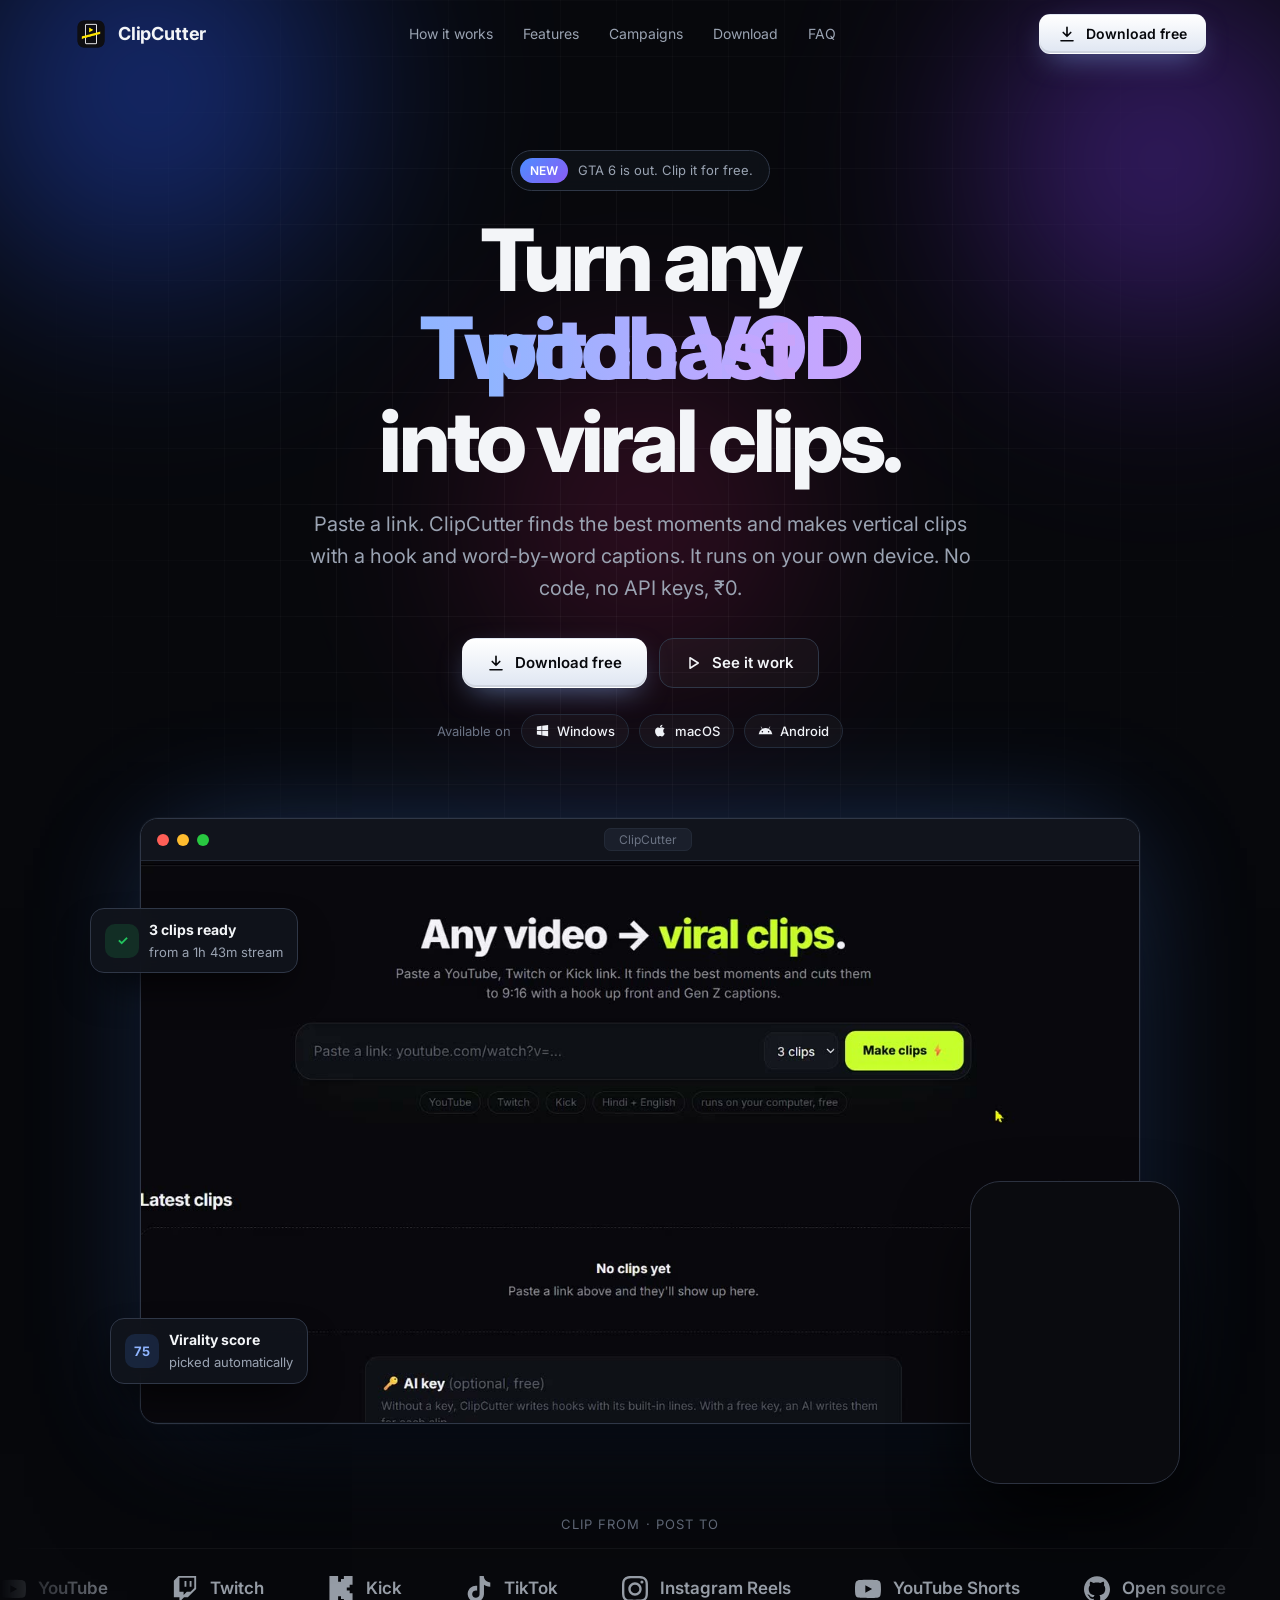
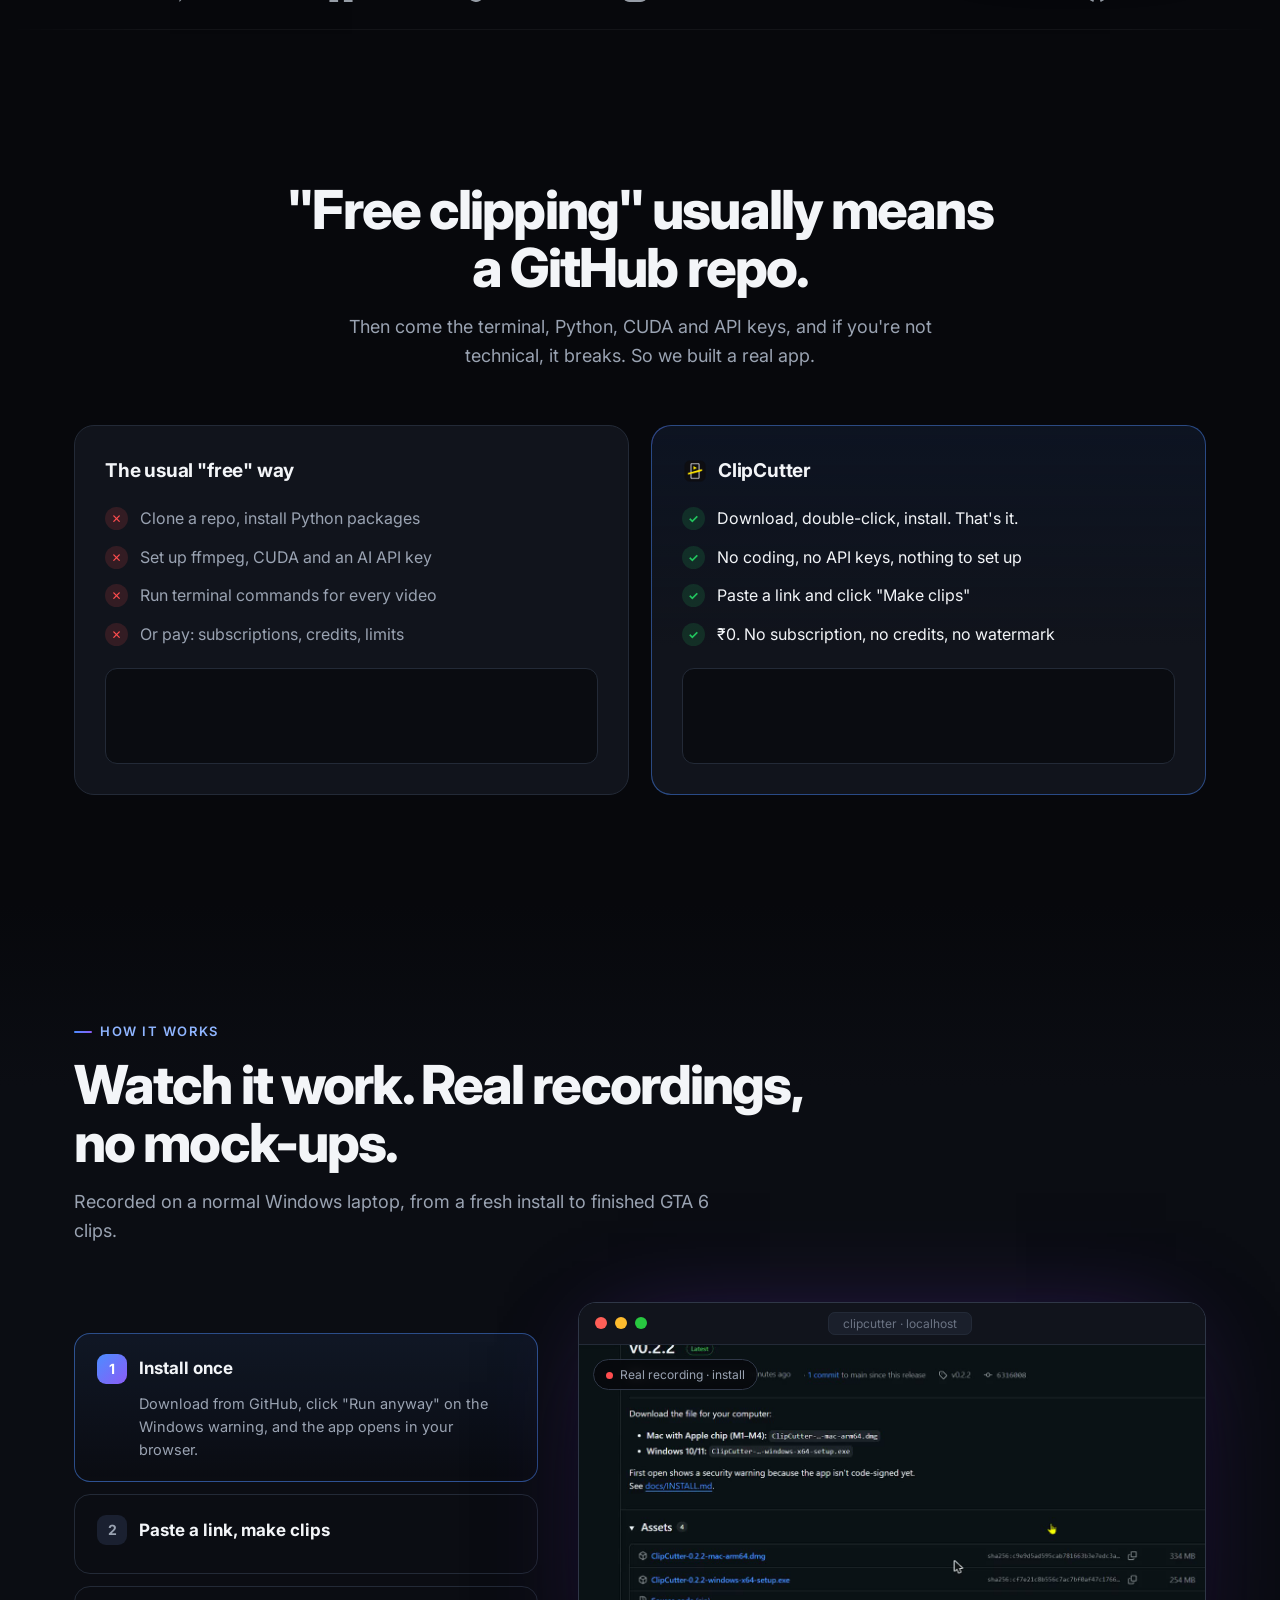
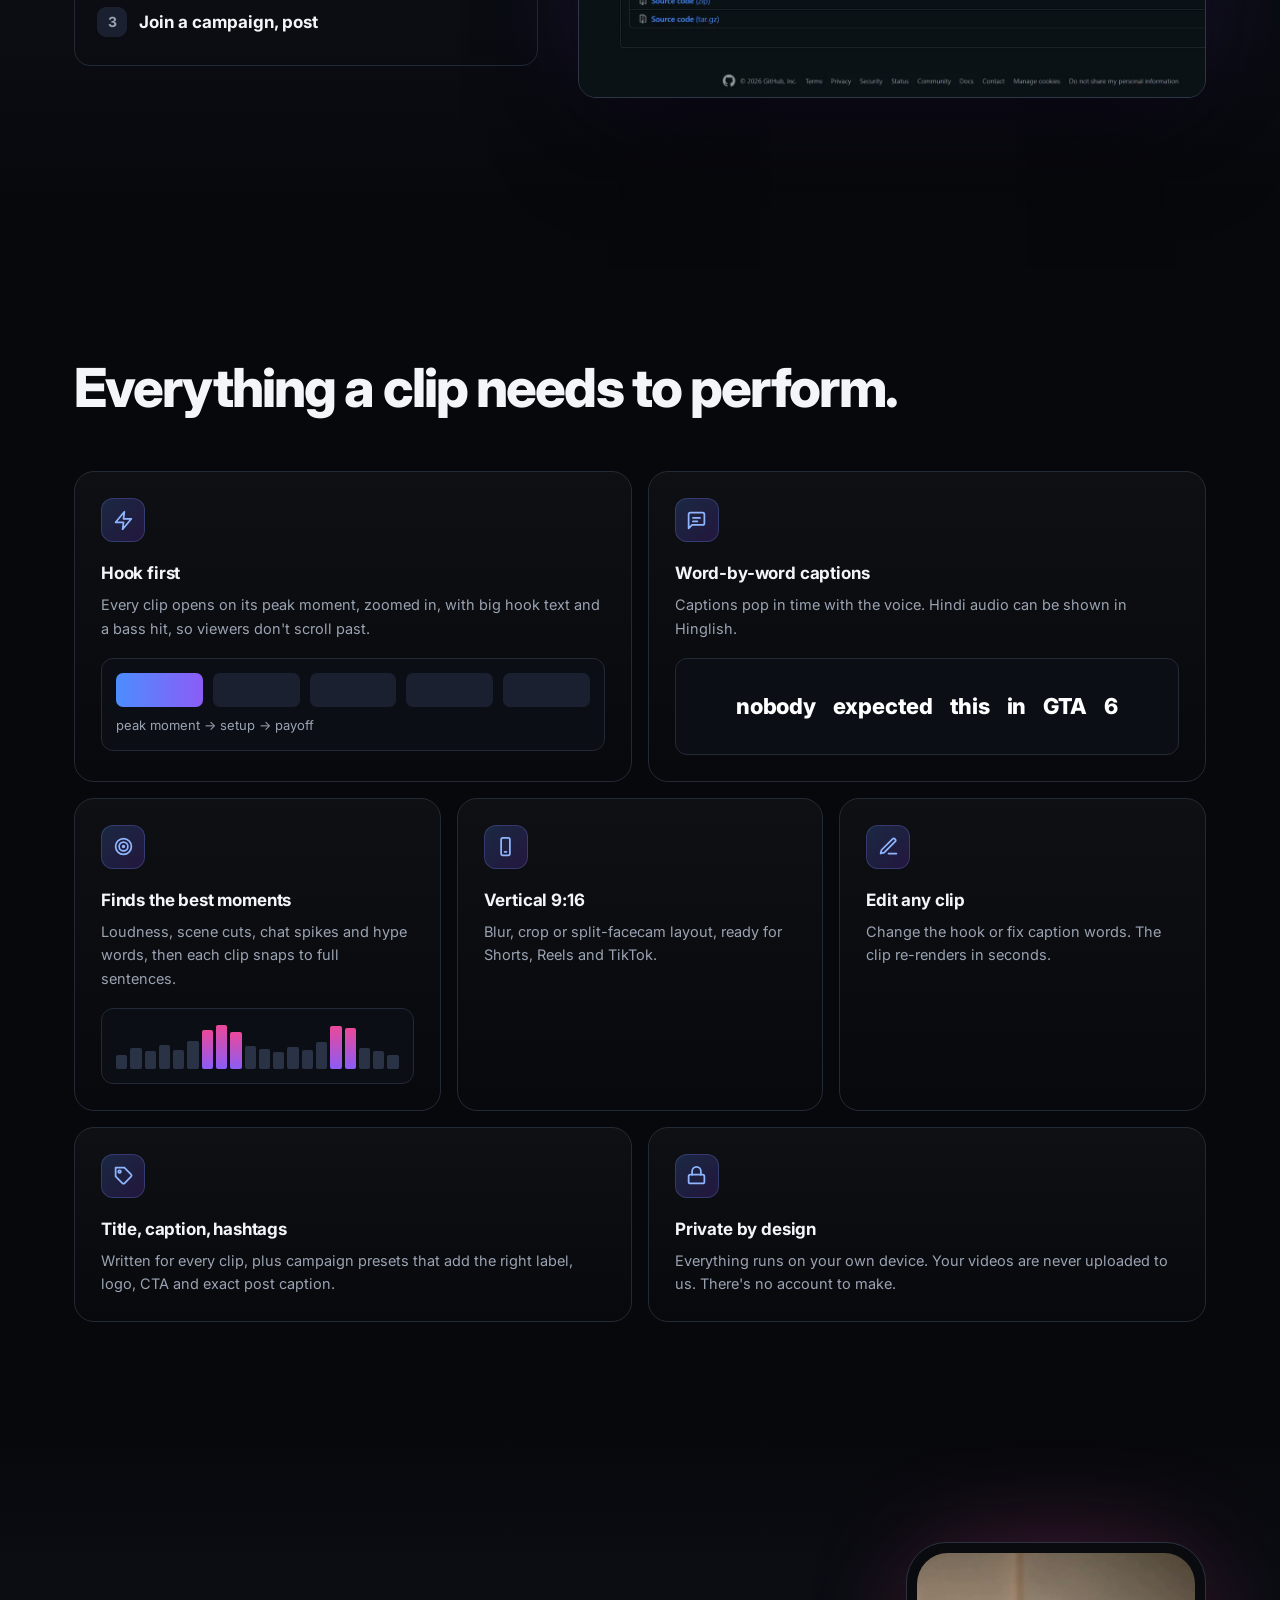
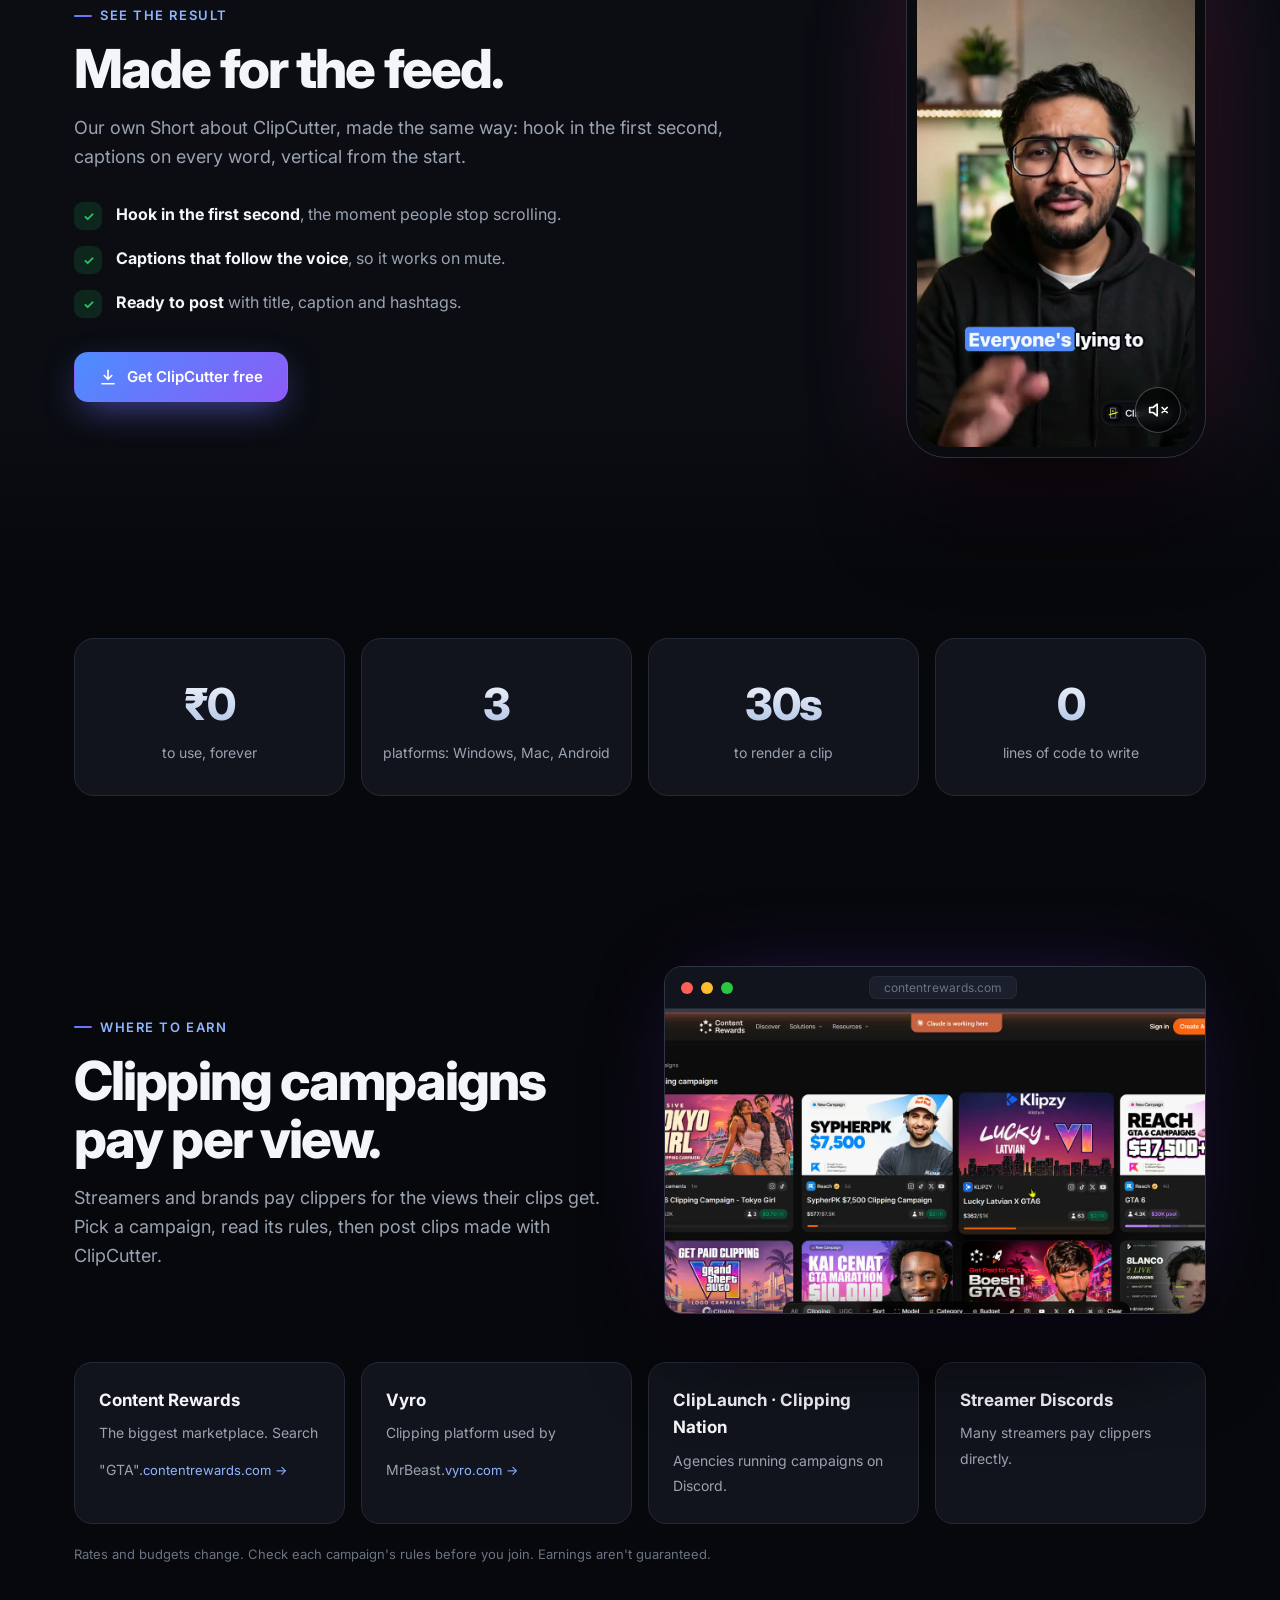
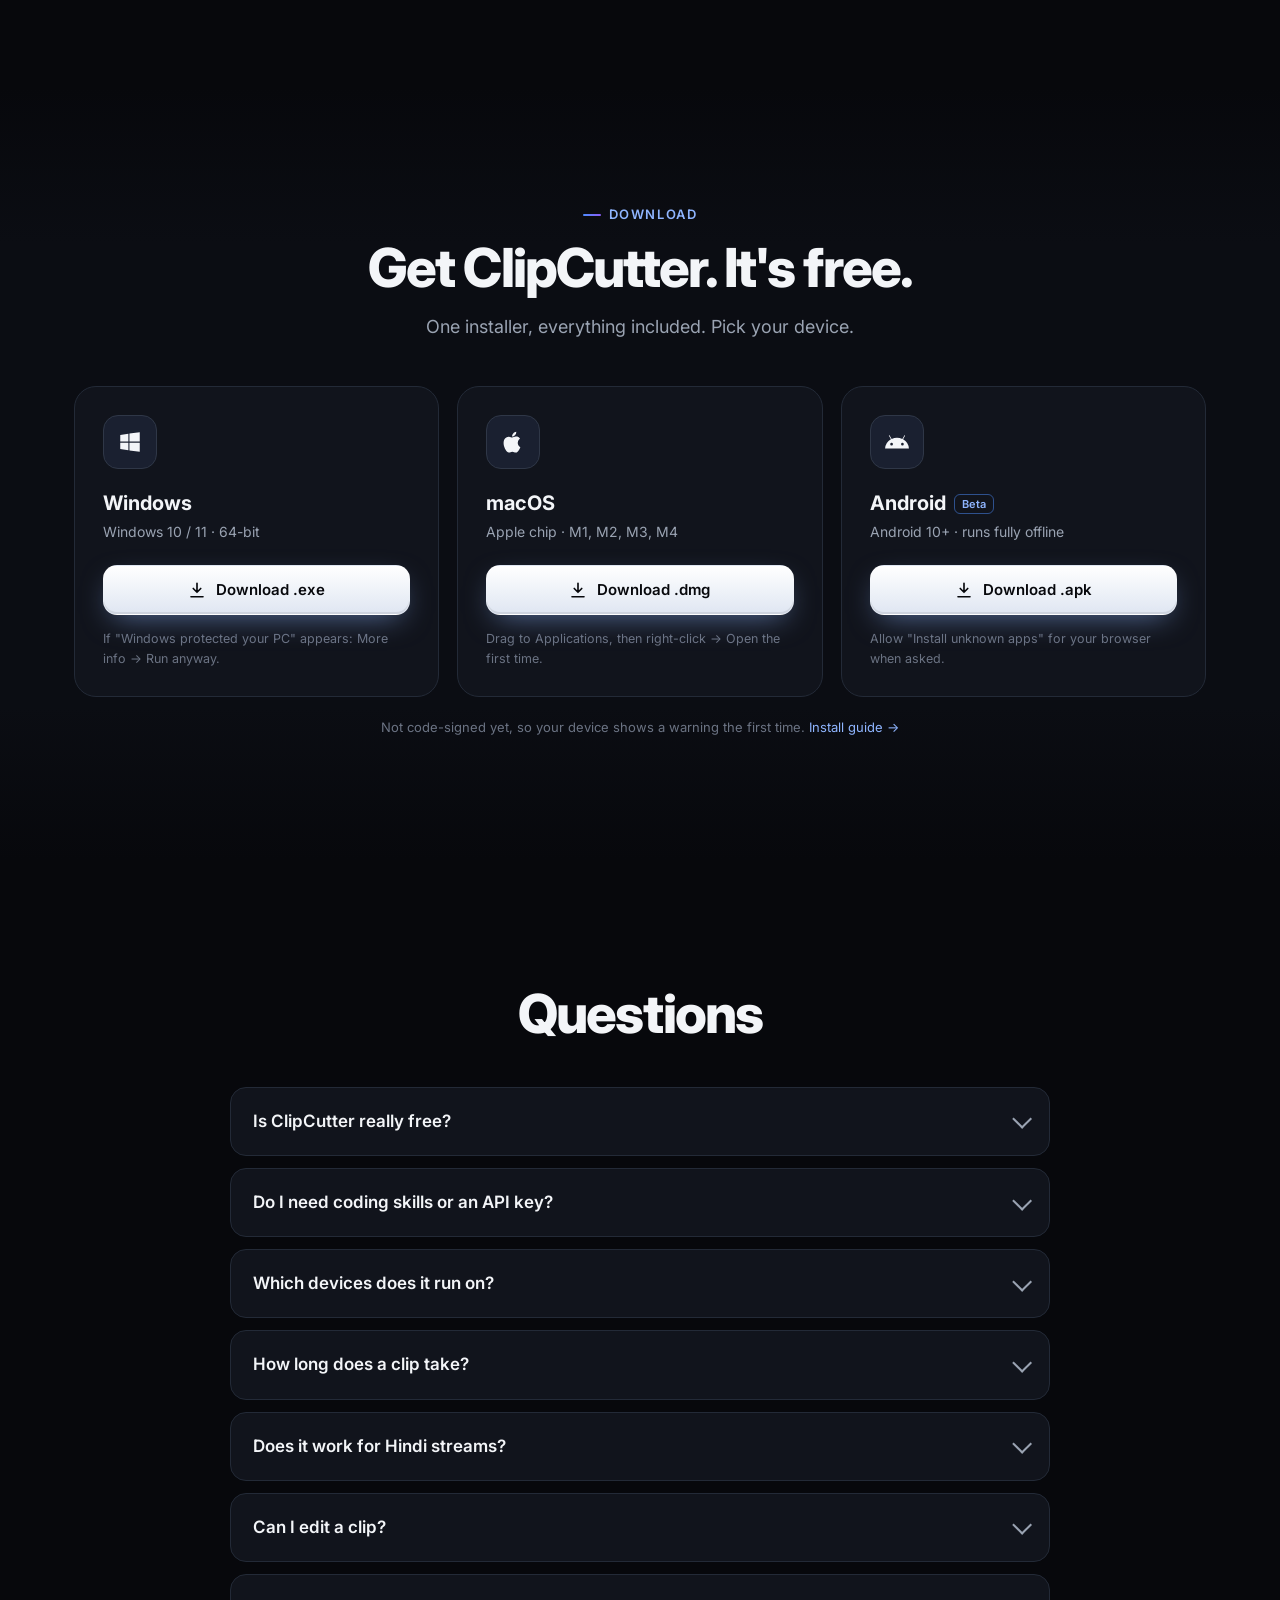
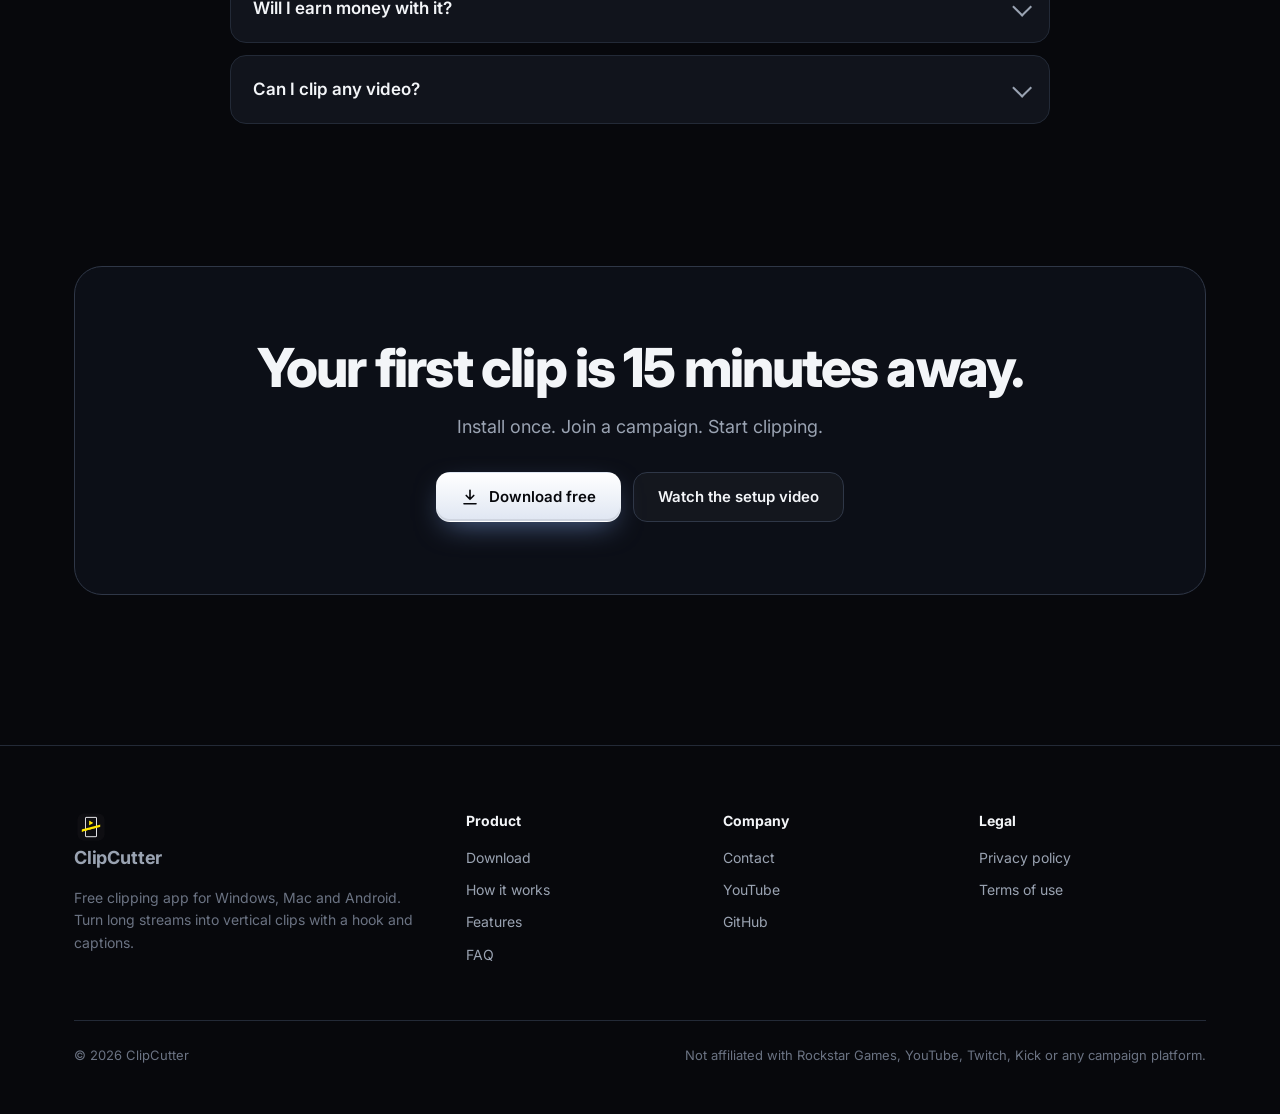
==== commit 795c6a31: "Website: live on clipcutter.in (Vercel); headline rotation fix, cache-busted assets Co-Authored-By: " ====
--- a/web/index.html
+++ b/web/index.html
@@ -19,7 +19,7 @@
 <link rel="preconnect" href="https://fonts.googleapis.com">
 <link rel="preconnect" href="https://fonts.gstatic.com" crossorigin>
 <link href="https://fonts.googleapis.com/css2?family=Inter:wght@400;500;600;700;800&display=swap" rel="stylesheet">
-<link rel="stylesheet" href="assets/site.css">
+<link rel="stylesheet" href="assets/site.css?v=5">
 </head>
 <body>
 <header class="nav">
@@ -36,7 +36,7 @@
   <div class="aurora"><i></i><i></i><i></i></div><div class="grid-bg"></div>
   <div class="wrap">
     <span class="pill rv"><b>NEW</b>GTA 6 is out. Clip it for free.</span>
-    <h1 class="rv d1">Turn any <span class="rot"><span class="grad">GTA 6 stream</span><span class="grad">Twitch VOD</span><span class="grad">podcast</span><span class="grad">YouTube video</span></span><br>into viral clips.</h1>
+    <h1 class="rv d1">Turn any <span class="rot"><span class="grad">GTA 6 stream</span><span class="grad">Twitch VOD</span><span class="grad">podcast</span><span class="grad">YouTube video</span></span>into viral clips.</h1>
     <p class="lead rv d2">Paste a link. ClipCutter finds the best moments and makes vertical clips with a hook and word-by-word captions. It runs on your own device. No code, no API keys, ₹0.</p>
     <div class="ctas rv d3">
       <a class="btn primary" href="download.html"><svg viewBox="0 0 24 24" fill="none" stroke="currentColor" stroke-width="2.2" stroke-linecap="round" stroke-linejoin="round"><path d="M12 3v12m0 0-5-5m5 5 5-5M4 21h16"/></svg>Download free</a>
@@ -231,6 +231,6 @@
     <div class="fbot"><span>© <span data-year>2026</span> ClipCutter</span><span>Not affiliated with Rockstar Games, YouTube, Twitch, Kick or any campaign platform.</span></div>
   </div>
 </footer>
-<script src="assets/site.js" defer></script>
+<script src="assets/site.js?v=5" defer></script>
 </body>
 </html>
--- a/web/assets/site.css
+++ b/web/assets/site.css
@@ -55,7 +55,7 @@
 h1{font-size:clamp(42px,7vw,86px);line-height:1.02;letter-spacing:-.045em;margin:26px auto 22px;font-weight:800;max-width:1000px}
 .grad{background:linear-gradient(90deg,#8fb5ff,#c4a6ff 45%,#ff8fc8);-webkit-background-clip:text;background-clip:text;color:transparent;background-size:200% 100%;animation:shine 6s linear infinite}
 @keyframes shine{to{background-position:-200% 0}}
-.rot{display:inline-grid;justify-items:center;vertical-align:bottom;height:1.04em;overflow:hidden}
+.rot{display:grid;justify-items:center;height:1.08em;overflow:hidden;white-space:nowrap;width:auto!important}
 .rot span{grid-area:1/1;transform:translateY(105%);opacity:0;transition:transform .6s cubic-bezier(.2,.8,.2,1),opacity .6s}
 .rot span.on{transform:none;opacity:1}
 .rot span.out{transform:translateY(-105%);opacity:0}
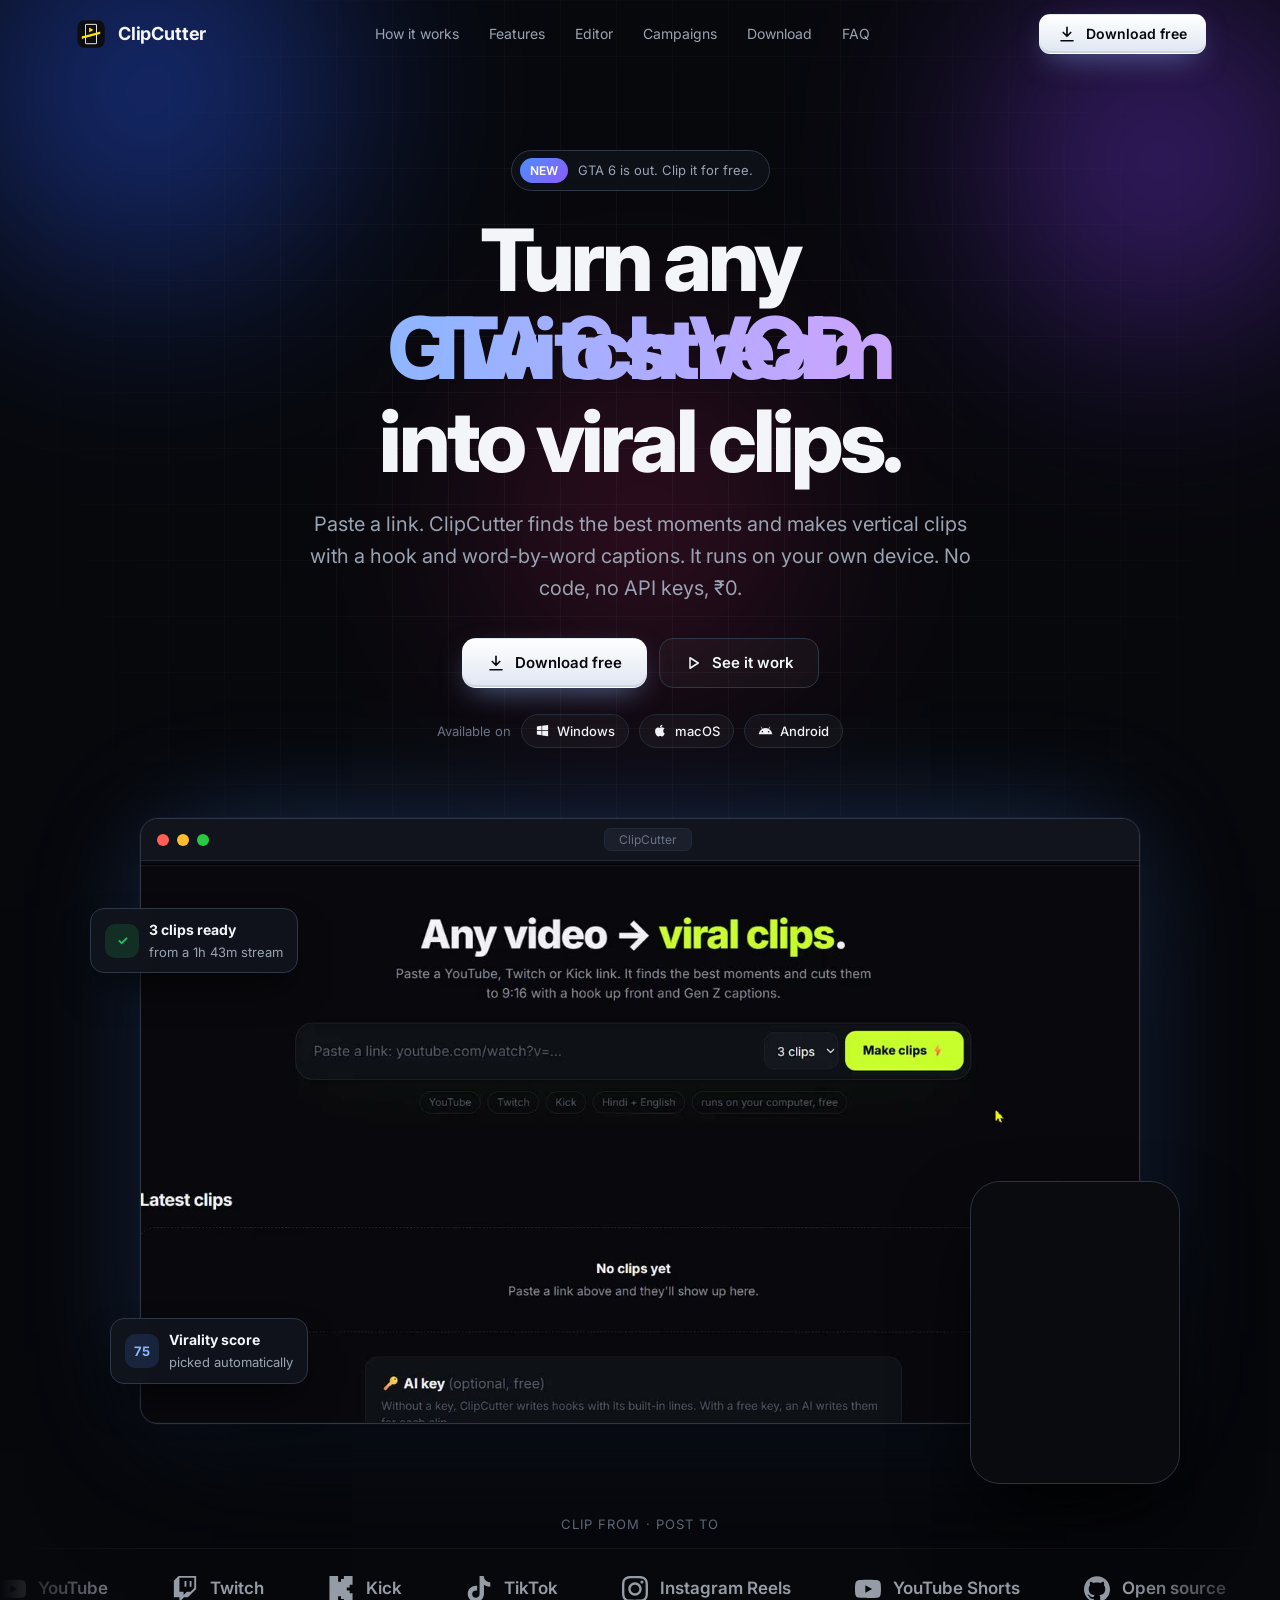
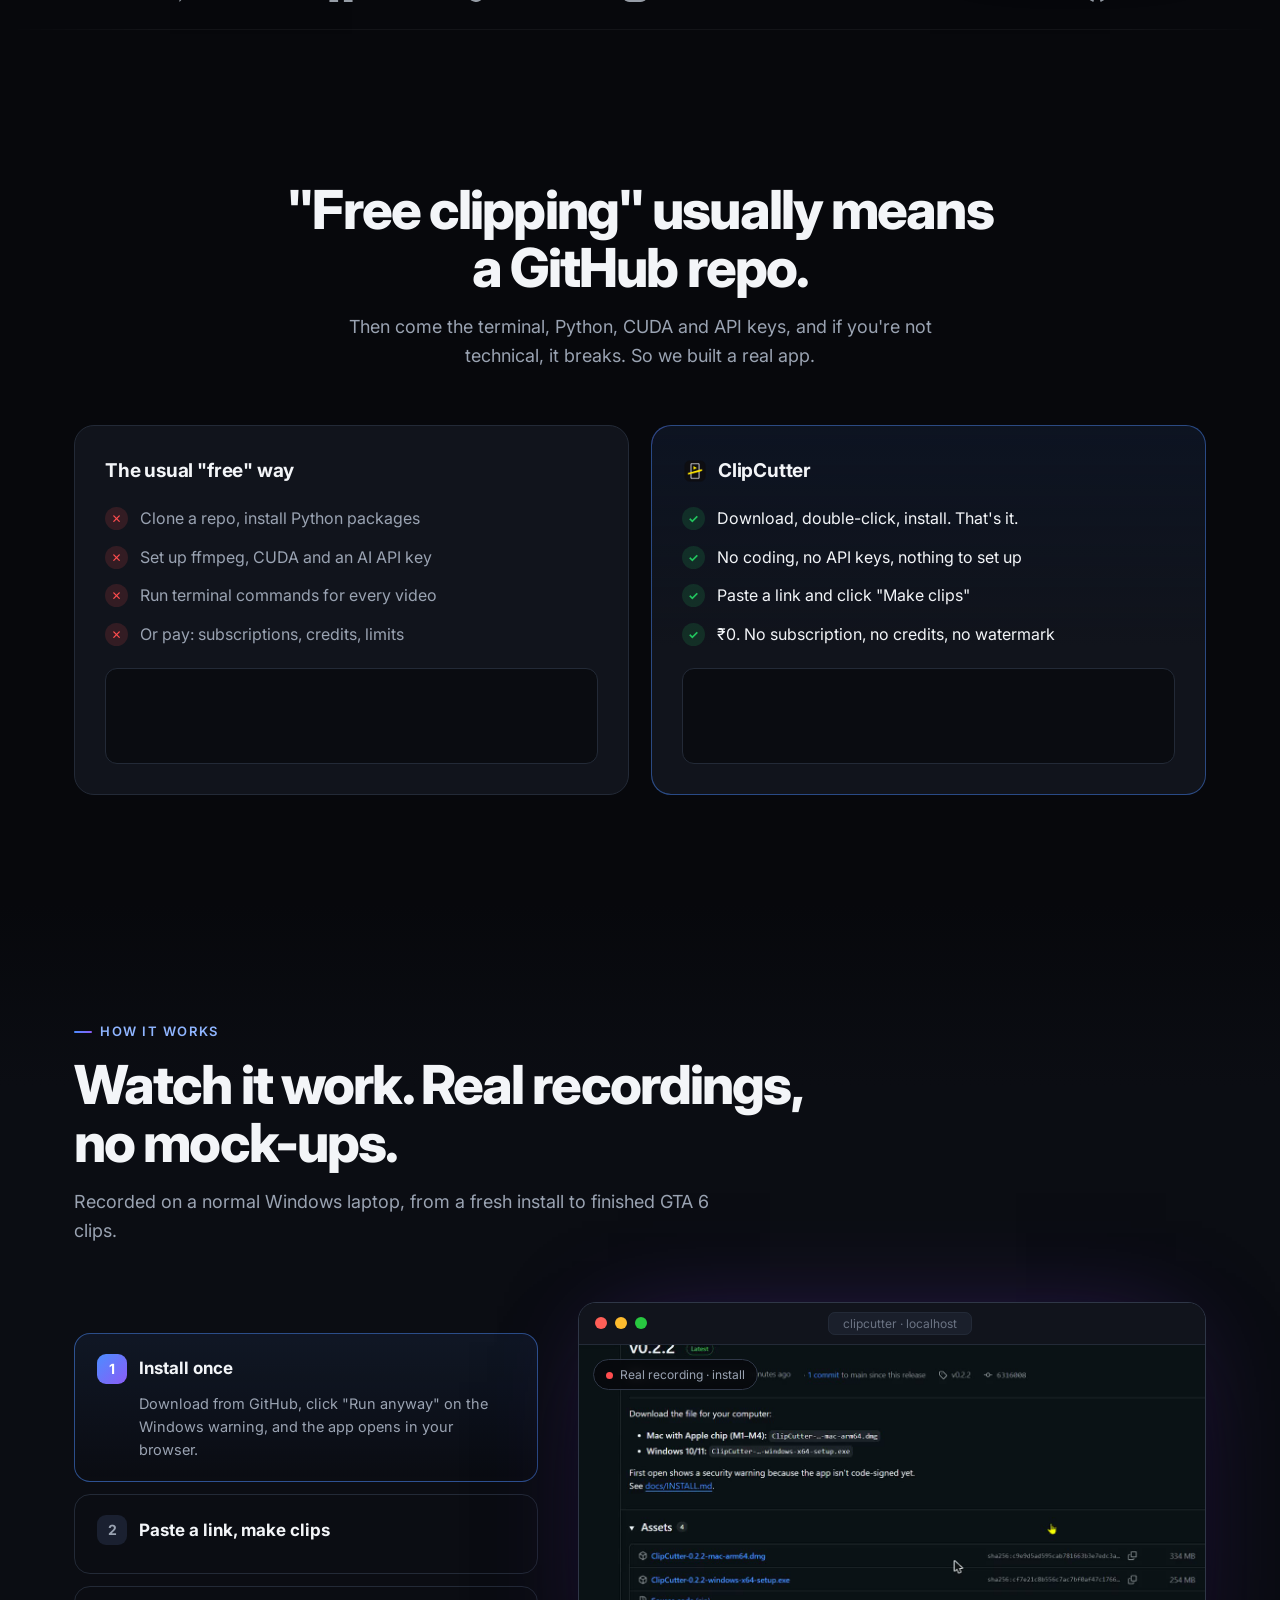
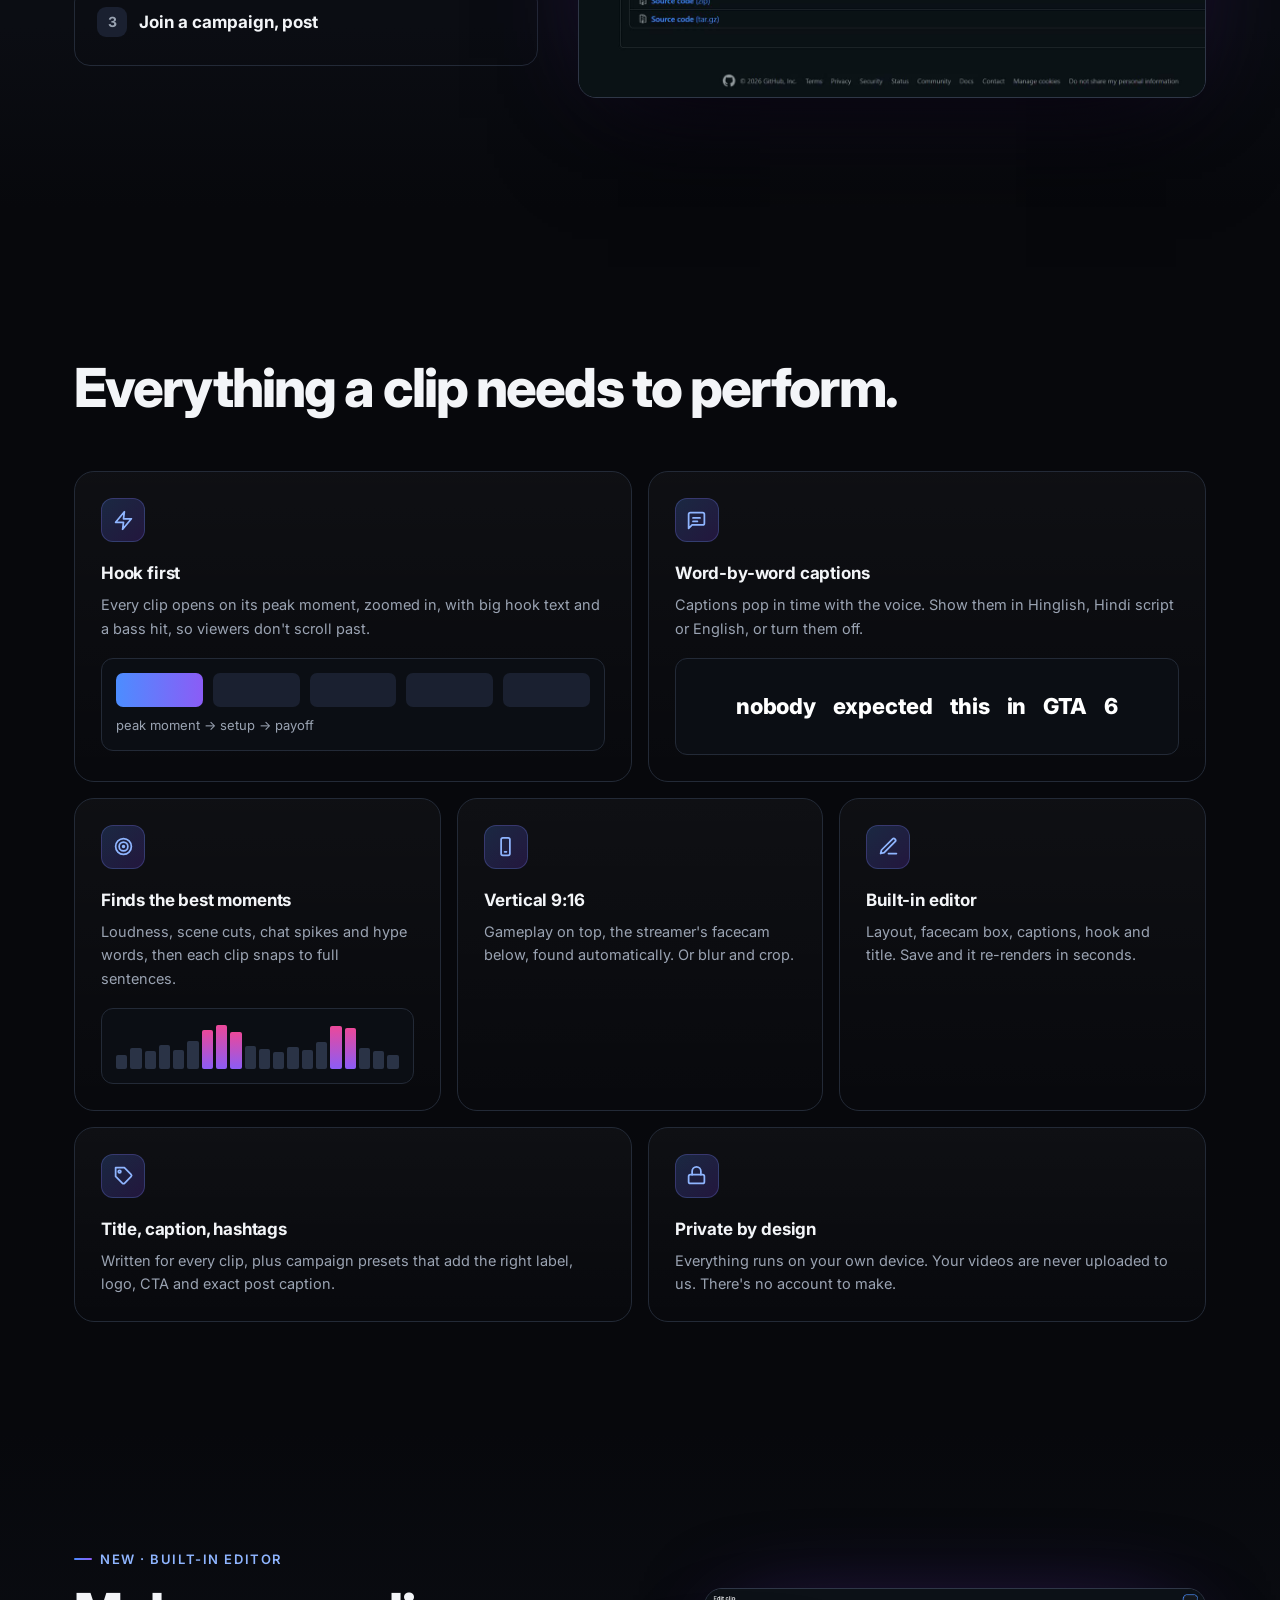
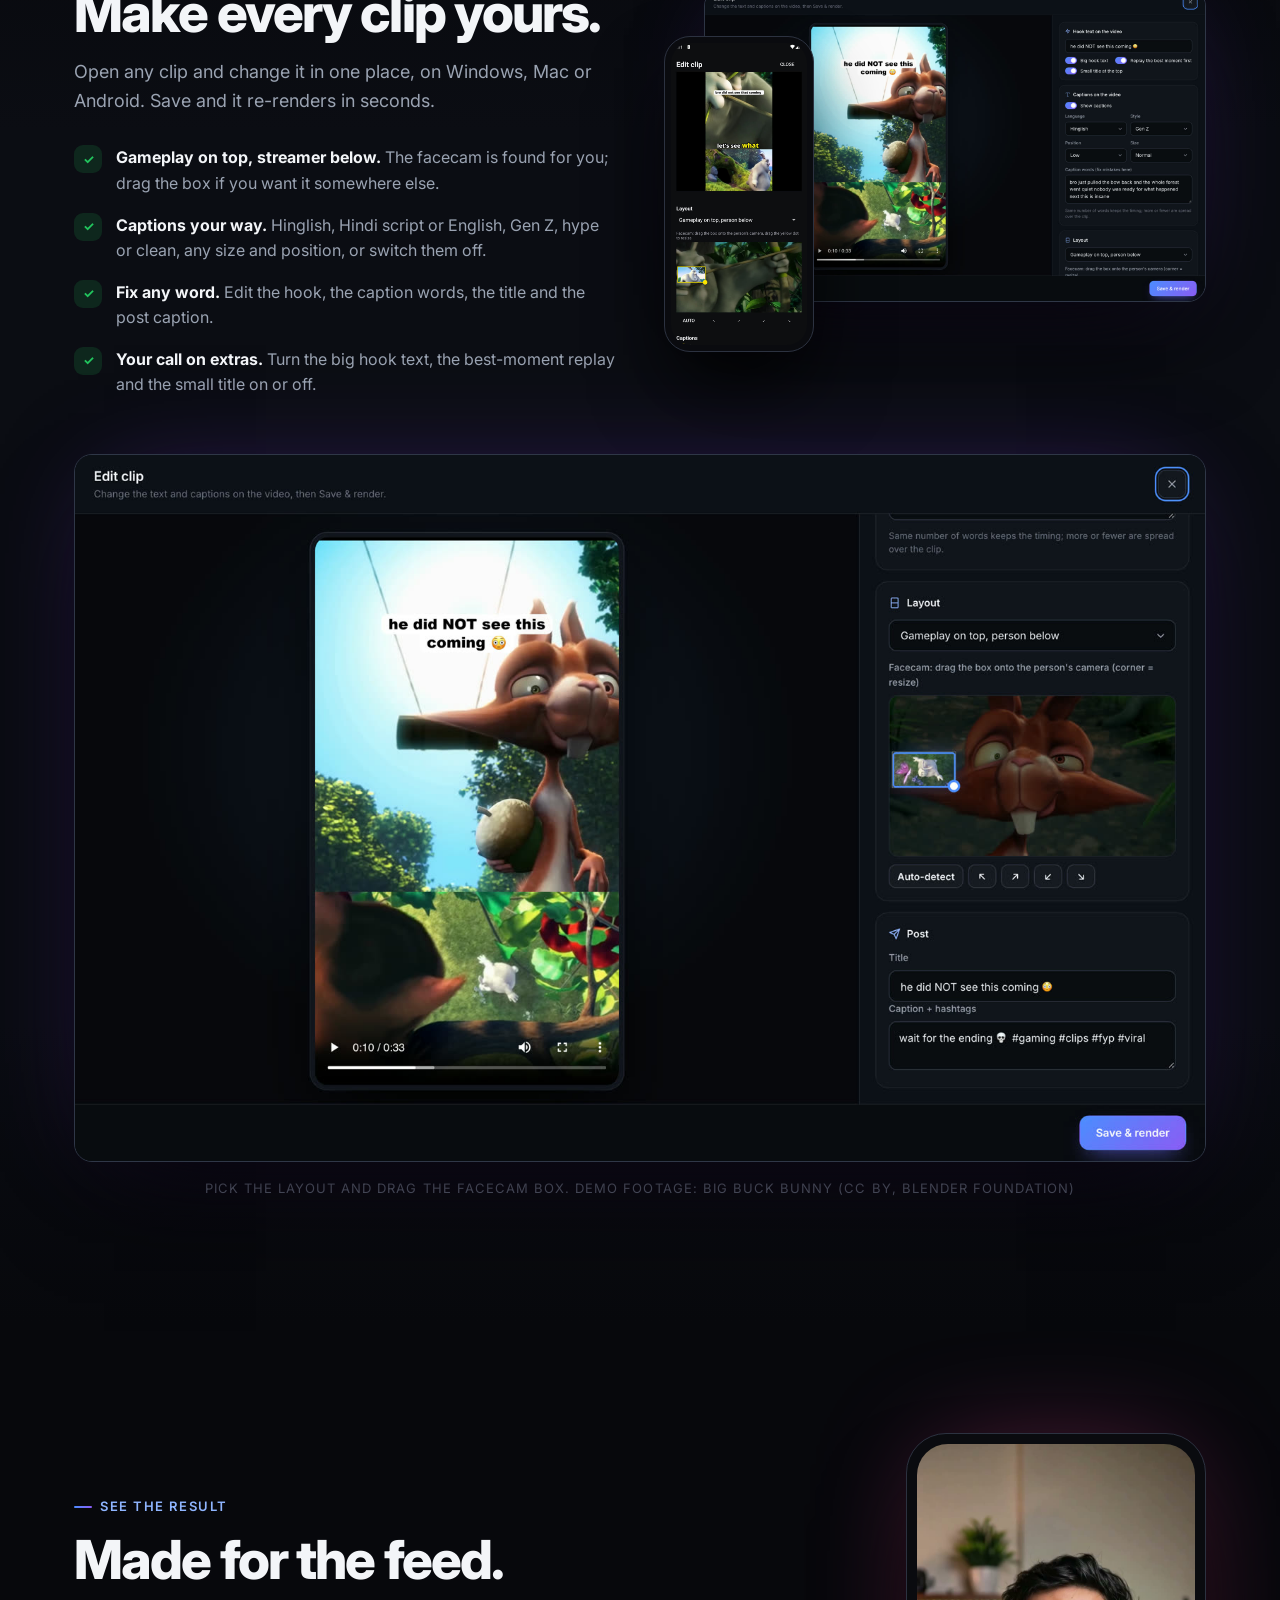
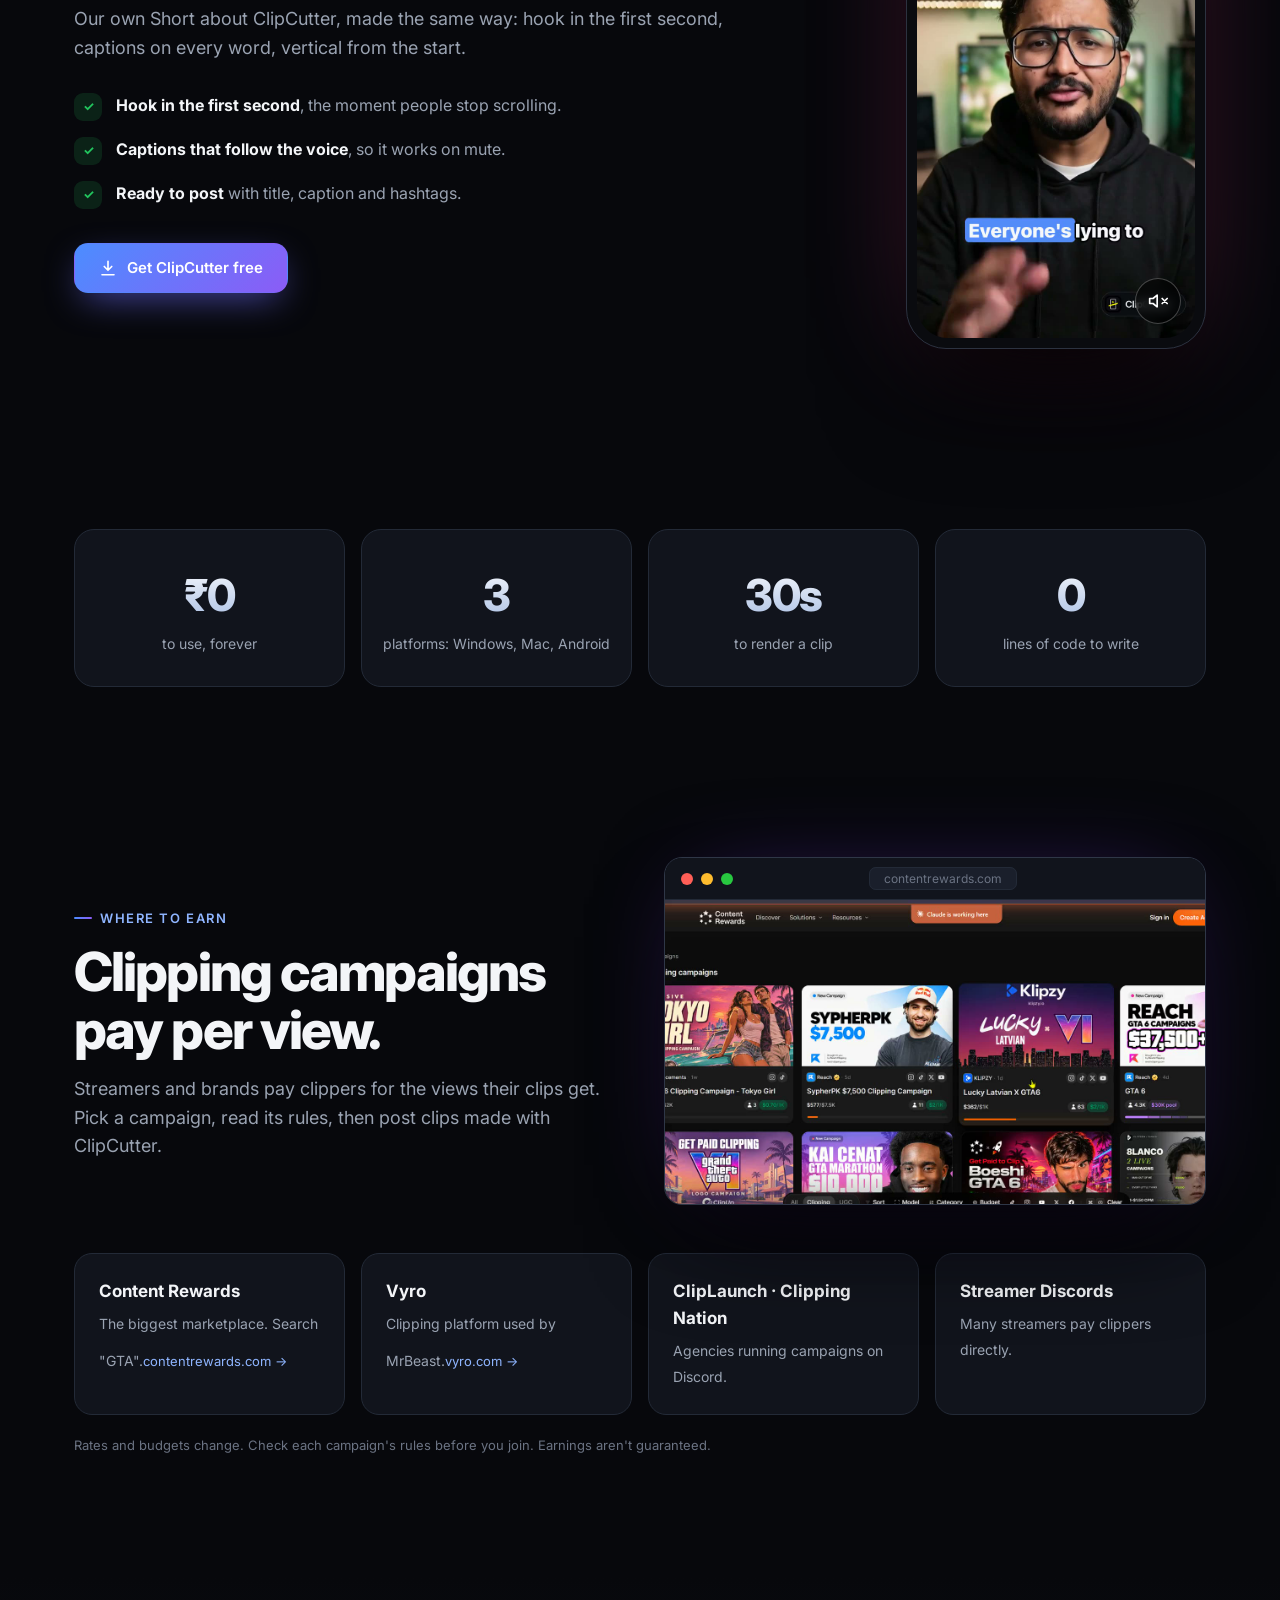
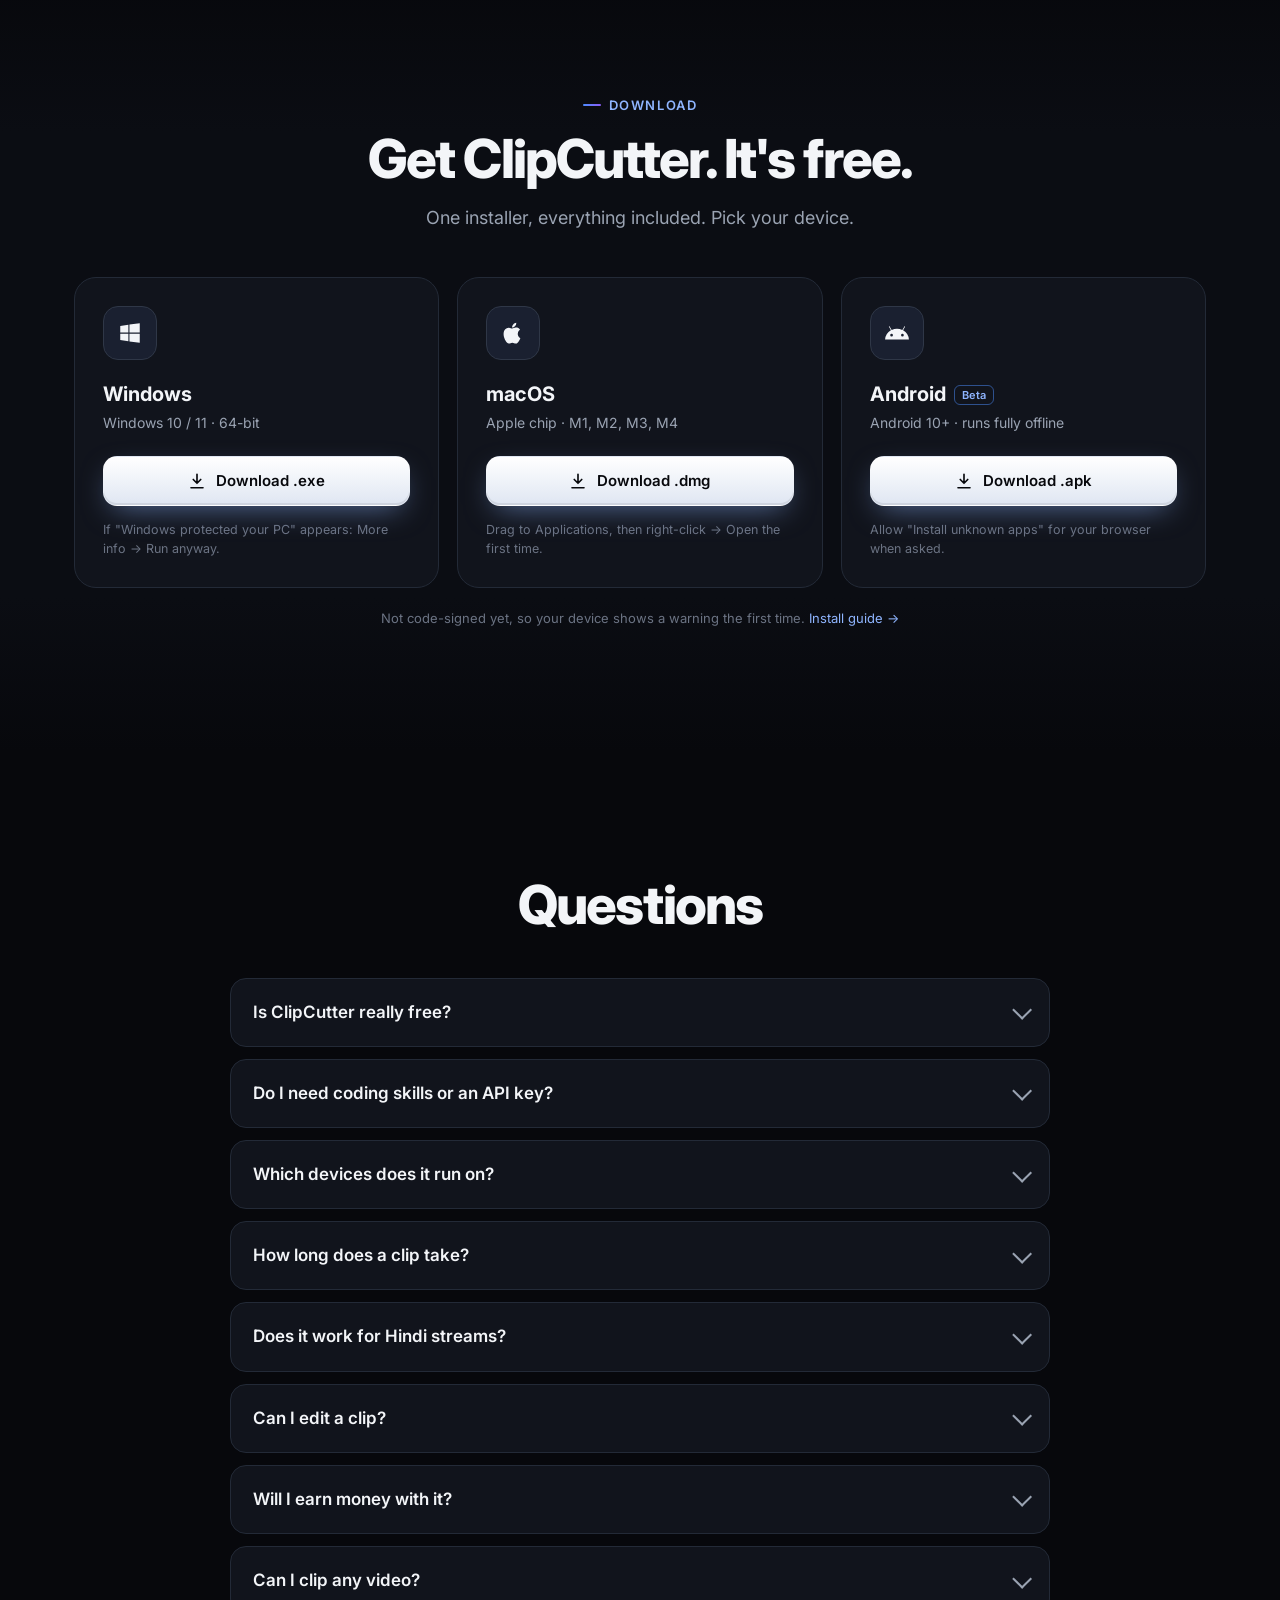
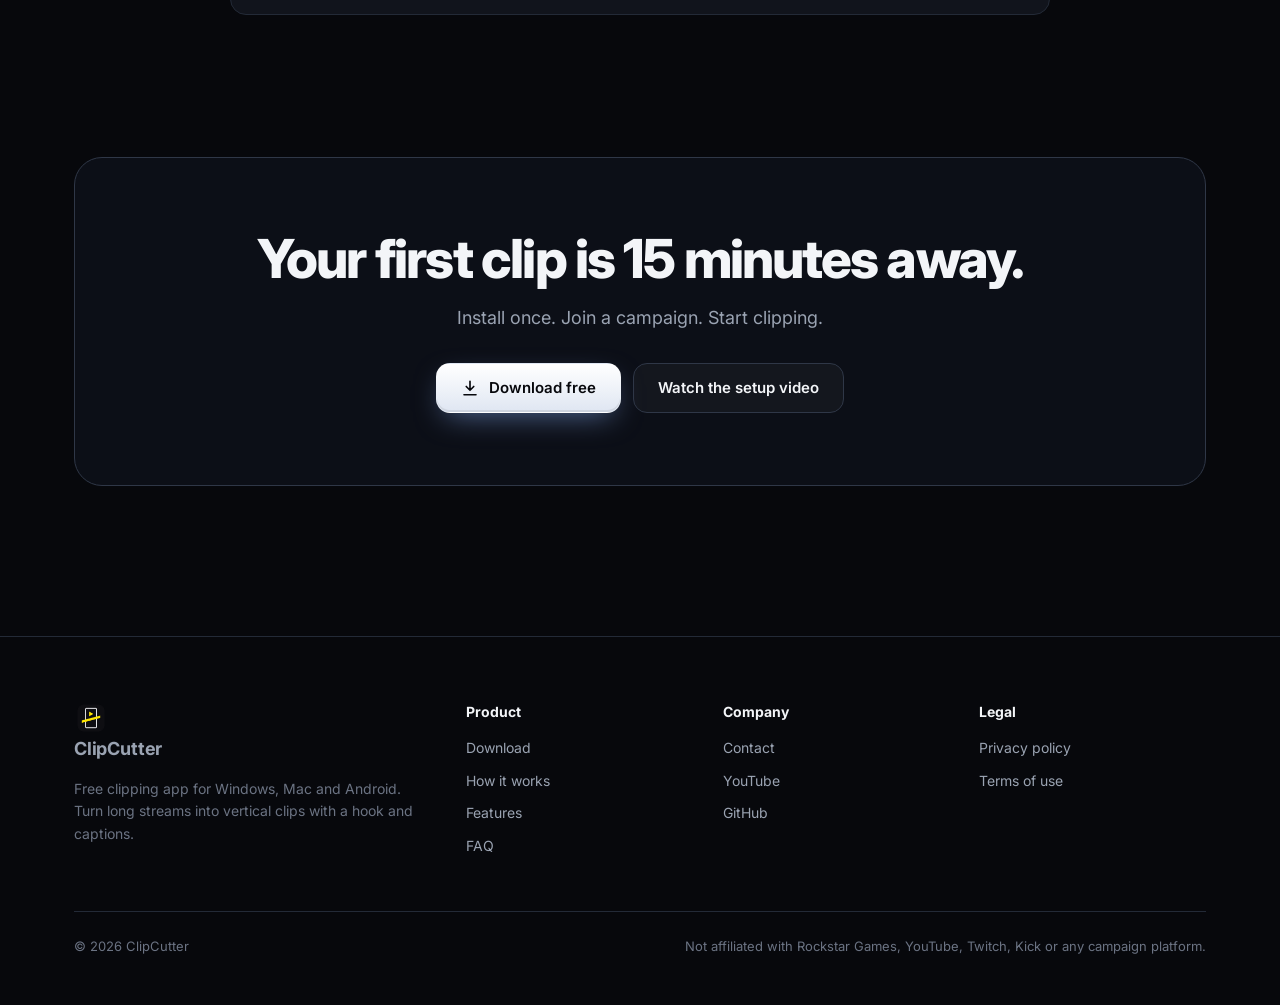
==== commit 6cb12a55: "Website: built-in editor section with desktop and Android screenshots - New "Built-in editor" sectio" ====
--- a/web/index.html
+++ b/web/index.html
@@ -19,13 +19,13 @@
 <link rel="preconnect" href="https://fonts.googleapis.com">
 <link rel="preconnect" href="https://fonts.gstatic.com" crossorigin>
 <link href="https://fonts.googleapis.com/css2?family=Inter:wght@400;500;600;700;800&display=swap" rel="stylesheet">
-<link rel="stylesheet" href="assets/site.css?v=5">
+<link rel="stylesheet" href="assets/site.css?v=6">
 </head>
 <body>
 <header class="nav">
   <div class="wrap">
     <a class="logo" href="index.html"><img src="img/icon.png" alt="">ClipCutter</a>
-    <nav class="menu"><a href="index.html#demo">How it works</a><a href="index.html#features">Features</a><a href="index.html#campaigns">Campaigns</a><a href="download.html">Download</a><a href="index.html#faq">FAQ</a></nav>
+    <nav class="menu"><a href="index.html#demo">How it works</a><a href="index.html#features">Features</a><a href="index.html#editor">Editor</a><a href="index.html#campaigns">Campaigns</a><a href="download.html">Download</a><a href="index.html#faq">FAQ</a></nav>
     <a class="btn sm primary" href="download.html"><svg viewBox="0 0 24 24" fill="none" stroke="currentColor" stroke-width="2.2" stroke-linecap="round" stroke-linejoin="round"><path d="M12 3v12m0 0-5-5m5 5 5-5M4 21h16"/></svg>Download free</a>
     <button class="burger" aria-label="Menu"><svg viewBox="0 0 24 24" fill="none" stroke="currentColor" stroke-width="2" stroke-linecap="round" stroke-linejoin="round"><path d="M4 7h16M4 12h16M4 17h16"/></svg></button>
   </div>
@@ -112,15 +112,15 @@
         <p>Every clip opens on its peak moment, zoomed in, with big hook text and a bass hit, so viewers don't scroll past.</p>
         <div class="viz"><div class="hookdemo"><i class="pk"></i><i></i><i></i><i></i><i></i></div><div style="margin-top:8px">peak moment → setup → payoff</div></div></div>
       <div class="feat w3 rv d1"><div class="ic"><svg viewBox="0 0 24 24" fill="none" stroke="currentColor" stroke-width="2" stroke-linecap="round" stroke-linejoin="round"><path d="M21 15a2 2 0 0 1-2 2H7l-4 4V5a2 2 0 0 1 2-2h14a2 2 0 0 1 2 2z"/><path d="M8 9h8M8 13h5"/></svg></div><h3>Word-by-word captions</h3>
-        <p>Captions pop in time with the voice. Hindi audio can be shown in Hinglish.</p>
+        <p>Captions pop in time with the voice. Show them in Hinglish, Hindi script or English, or turn them off.</p>
         <div class="viz"><div class="capdemo"><span>nobody</span> <span>expected</span> <span>this</span> <span>in</span> <span>GTA</span> <span>6</span> </div></div></div>
       <div class="feat rv"><div class="ic"><svg viewBox="0 0 24 24" fill="none" stroke="currentColor" stroke-width="2" stroke-linecap="round" stroke-linejoin="round"><circle cx="12" cy="12" r="9"/><circle cx="12" cy="12" r="5"/><circle cx="12" cy="12" r="1"/></svg></div><h3>Finds the best moments</h3>
         <p>Loudness, scene cuts, chat spikes and hype words, then each clip snaps to full sentences.</p>
         <div class="viz"><div class="wave"><i class="" style="height:30%;animation-delay:-0.00s"></i><i class="" style="height:45%;animation-delay:-0.08s"></i><i class="" style="height:38%;animation-delay:-0.16s"></i><i class="" style="height:52%;animation-delay:-0.24s"></i><i class="" style="height:40%;animation-delay:-0.32s"></i><i class="" style="height:60%;animation-delay:-0.40s"></i><i class="hi" style="height:85%;animation-delay:-0.48s"></i><i class="hi" style="height:95%;animation-delay:-0.56s"></i><i class="hi" style="height:80%;animation-delay:-0.64s"></i><i class="" style="height:50%;animation-delay:-0.72s"></i><i class="" style="height:42%;animation-delay:-0.80s"></i><i class="" style="height:36%;animation-delay:-0.88s"></i><i class="" style="height:48%;animation-delay:-0.96s"></i><i class="" style="height:40%;animation-delay:-1.04s"></i><i class="" style="height:58%;animation-delay:-1.12s"></i><i class="hi" style="height:92%;animation-delay:-1.20s"></i><i class="hi" style="height:88%;animation-delay:-1.28s"></i><i class="" style="height:46%;animation-delay:-1.36s"></i><i class="" style="height:38%;animation-delay:-1.44s"></i><i class="" style="height:30%;animation-delay:-1.52s"></i></div></div></div>
       <div class="feat rv d1"><div class="ic"><svg viewBox="0 0 24 24" fill="none" stroke="currentColor" stroke-width="2" stroke-linecap="round" stroke-linejoin="round"><rect x="7" y="2" width="10" height="20" rx="2"/><path d="M11 18h2"/></svg></div><h3>Vertical 9:16</h3>
-        <p>Blur, crop or split-facecam layout, ready for Shorts, Reels and TikTok.</p></div>
-      <div class="feat rv d2"><div class="ic"><svg viewBox="0 0 24 24" fill="none" stroke="currentColor" stroke-width="2" stroke-linecap="round" stroke-linejoin="round"><path d="M12 20h9"/><path d="M16.5 3.5a2.1 2.1 0 0 1 3 3L7 19l-4 1 1-4z"/></svg></div><h3>Edit any clip</h3>
-        <p>Change the hook or fix caption words. The clip re-renders in seconds.</p></div>
+        <p>Gameplay on top, the streamer's facecam below, found automatically. Or blur and crop.</p></div>
+      <div class="feat rv d2"><div class="ic"><svg viewBox="0 0 24 24" fill="none" stroke="currentColor" stroke-width="2" stroke-linecap="round" stroke-linejoin="round"><path d="M12 20h9"/><path d="M16.5 3.5a2.1 2.1 0 0 1 3 3L7 19l-4 1 1-4z"/></svg></div><h3>Built-in editor</h3>
+        <p>Layout, facecam box, captions, hook and title. Save and it re-renders in seconds.</p></div>
       <div class="feat w3 rv"><div class="ic"><svg viewBox="0 0 24 24" fill="none" stroke="currentColor" stroke-width="2" stroke-linecap="round" stroke-linejoin="round"><path d="M20.6 13.4 13.4 20.6a2 2 0 0 1-2.8 0L3 13V3h10l7.6 7.6a2 2 0 0 1 0 2.8z"/><circle cx="7.5" cy="7.5" r="1.5"/></svg></div><h3>Title, caption, hashtags</h3>
         <p>Written for every clip, plus campaign presets that add the right label, logo, CTA and exact post caption.</p></div>
       <div class="feat w3 rv d1"><div class="ic"><svg viewBox="0 0 24 24" fill="none" stroke="currentColor" stroke-width="2" stroke-linecap="round" stroke-linejoin="round"><rect x="3" y="11" width="18" height="10" rx="2"/><path d="M7 11V7a5 5 0 0 1 10 0v4"/></svg></div><h3>Private by design</h3>
@@ -129,7 +129,31 @@
   </div>
 </section>
 
-<section class="alt">
+<section id="editor" class="alt">
+  <div class="wrap split">
+    <div>
+      <span class="eyebrow rv">New · built-in editor</span>
+      <h2 class="rv d1">Make every clip yours.</h2>
+      <p class="sub rv d2">Open any clip and change it in one place, on Windows, Mac or Android. Save and it re-renders in seconds.</p>
+      <div class="points">
+        <div class="rv d1"><i>✓</i><span><b>Gameplay on top, streamer below.</b> The facecam is found for you; drag the box if you want it somewhere else.</span></div>
+        <div class="rv d2"><i>✓</i><span><b>Captions your way.</b> Hinglish, Hindi script or English, Gen Z, hype or clean, any size and position, or switch them off.</span></div>
+        <div class="rv d3"><i>✓</i><span><b>Fix any word.</b> Edit the hook, the caption words, the title and the post caption.</span></div>
+        <div class="rv d4"><i>✓</i><span><b>Your call on extras.</b> Turn the big hook text, the best-moment replay and the small title on or off.</span></div>
+      </div>
+    </div>
+    <div class="edshot rv d2">
+      <div class="screen"><img src="img/editor-desktop.jpg" alt="ClipCutter editor on desktop: preview, hook text, captions language, style, position and size" loading="lazy" width="1600" height="1000"></div>
+      <div class="edphone"><img src="img/editor-android.jpg" alt="ClipCutter editor on Android: gameplay on top, facecam box" loading="lazy" width="540" height="1200"></div>
+    </div>
+  </div>
+  <div class="wrap" style="margin-top:56px">
+    <div class="screen rv"><img src="img/editor-layout.jpg" alt="Choosing the layout and dragging the facecam box in the ClipCutter editor" loading="lazy" width="1600" height="1000" style="width:100%;display:block"></div>
+    <p class="mlabel rv" style="margin-top:16px">Pick the layout and drag the facecam box. Demo footage: Big Buck Bunny (CC BY, Blender Foundation)</p>
+  </div>
+</section>
+
+<section>
   <div class="wrap reel">
     <div>
       <span class="eyebrow rv">See the result</span>
@@ -202,7 +226,7 @@
 <section id="faq">
   <div class="wrap">
     <h2 class="center rv">Questions</h2>
-    <div class="faq"><details class="rv"><summary>Is ClipCutter really free?</summary><p>Yes. It runs on your own device, so there are no server costs to pass on to you: no subscription, no credits and no watermark.</p></details><details class="rv"><summary>Do I need coding skills or an API key?</summary><p>No. Install it and paste a link. Clips, captions and hooks work out of the box. A free AI key (NVIDIA, Groq, OpenRouter or Gemini) is optional, only if you want AI-written hooks.</p></details><details class="rv"><summary>Which devices does it run on?</summary><p>Windows 10/11 (64-bit), Macs with an Apple chip (M1–M4), and Android 10+ phones (beta). 8 GB RAM is enough on a computer; on Android, 6 GB or more works best.</p></details><details class="rv"><summary>How long does a clip take?</summary><p>Most of the time goes into downloading the video. A 1h 43m GTA 6 stream took about 15 minutes on a normal laptop, and each clip rendered in under 30 seconds. Phones are slower.</p></details><details class="rv"><summary>Does it work for Hindi streams?</summary><p>Yes. It understands Hindi and English hype words, and Hindi captions can be shown in Hinglish (Roman letters).</p></details><details class="rv"><summary>Can I edit a clip?</summary><p>Yes. Change the hook text or fix any caption word, and the clip re-renders in a few seconds. Title and post caption are editable too.</p></details><details class="rv"><summary>Will I earn money with it?</summary><p>ClipCutter makes the clips. Earnings come from clipping campaigns and depend on views, the campaign's rate and its rules. There's no guarantee, and fake views get accounts banned.</p></details><details class="rv"><summary>Can I clip any video?</summary><p>Only clip content you have permission to use, such as a campaign's own footage or a streamer who allows clipping.</p></details></div>
+    <div class="faq"><details class="rv"><summary>Is ClipCutter really free?</summary><p>Yes. It runs on your own device, so there are no server costs to pass on to you: no subscription, no credits and no watermark.</p></details><details class="rv"><summary>Do I need coding skills or an API key?</summary><p>No. Install it and paste a link. Clips, captions and hooks work out of the box. A free AI key (NVIDIA, Groq, OpenRouter or Gemini) is optional, only if you want AI-written hooks.</p></details><details class="rv"><summary>Which devices does it run on?</summary><p>Windows 10/11 (64-bit), Macs with an Apple chip (M1–M4), and Android 10+ phones (beta). 8 GB RAM is enough on a computer; on Android, 6 GB or more works best.</p></details><details class="rv"><summary>How long does a clip take?</summary><p>Most of the time goes into downloading the video. A 1h 43m GTA 6 stream took about 15 minutes on a normal laptop, and each clip rendered in under 30 seconds. Phones are slower.</p></details><details class="rv"><summary>Does it work for Hindi streams?</summary><p>Yes. It understands Hindi and English hype words, and captions can be shown in Hinglish (Roman letters), Hindi script or English.</p></details><details class="rv"><summary>Can I edit a clip?</summary><p>Yes, in the built-in editor on Windows, Mac and Android. Pick the layout (gameplay on top and the streamer below, or blur/crop), drag the facecam box, turn captions on or off, show them in Hinglish, Hindi script or English, change their style, size and position, and edit the hook, caption words, title and post caption. Save and the clip re-renders in seconds.</p></details><details class="rv"><summary>Will I earn money with it?</summary><p>ClipCutter makes the clips. Earnings come from clipping campaigns and depend on views, the campaign's rate and its rules. There's no guarantee, and fake views get accounts banned.</p></details><details class="rv"><summary>Can I clip any video?</summary><p>Only clip content you have permission to use, such as a campaign's own footage or a streamer who allows clipping.</p></details></div>
   </div>
 </section>
 
@@ -231,6 +255,6 @@
     <div class="fbot"><span>© <span data-year>2026</span> ClipCutter</span><span>Not affiliated with Rockstar Games, YouTube, Twitch, Kick or any campaign platform.</span></div>
   </div>
 </footer>
-<script src="assets/site.js?v=5" defer></script>
+<script src="assets/site.js?v=6" defer></script>
 </body>
 </html>
--- a/web/assets/site.css
+++ b/web/assets/site.css
@@ -253,6 +253,13 @@
 .fgrid p{max-width:340px;margin:14px 0 0}
 .fbot{display:flex;justify-content:space-between;gap:20px;flex-wrap:wrap;margin-top:44px;padding-top:24px;border-top:1px solid var(--line);font-size:13px}
 
+/* editor section */
+.edshot{position:relative;padding:0 0 50px 40px}
+#editor img{height:auto;max-width:100%}
+.edshot .screen img{width:100%;display:block}
+.edphone{position:absolute;left:0;bottom:0;width:150px;border-radius:26px;padding:6px;background:#0a0b0f;border:1px solid #2c3240;box-shadow:0 40px 80px -10px rgba(0,0,0,.9)}
+.edphone img{width:100%;display:block;border-radius:20px}
+
 /* responsive */
 @media (max-width:960px){
   .menu{display:none}.burger{display:grid;place-items:center}
@@ -266,6 +273,7 @@
   .stats,.camps{grid-template-columns:1fr 1fr}
   .fgrid{grid-template-columns:1fr 1fr}
   .reelphone{width:260px;margin:0 auto}
+  .edshot{padding:0 0 40px 24px}.edphone{width:100px}
   section{padding:80px 0}
   .band{padding:52px 22px}
 }
